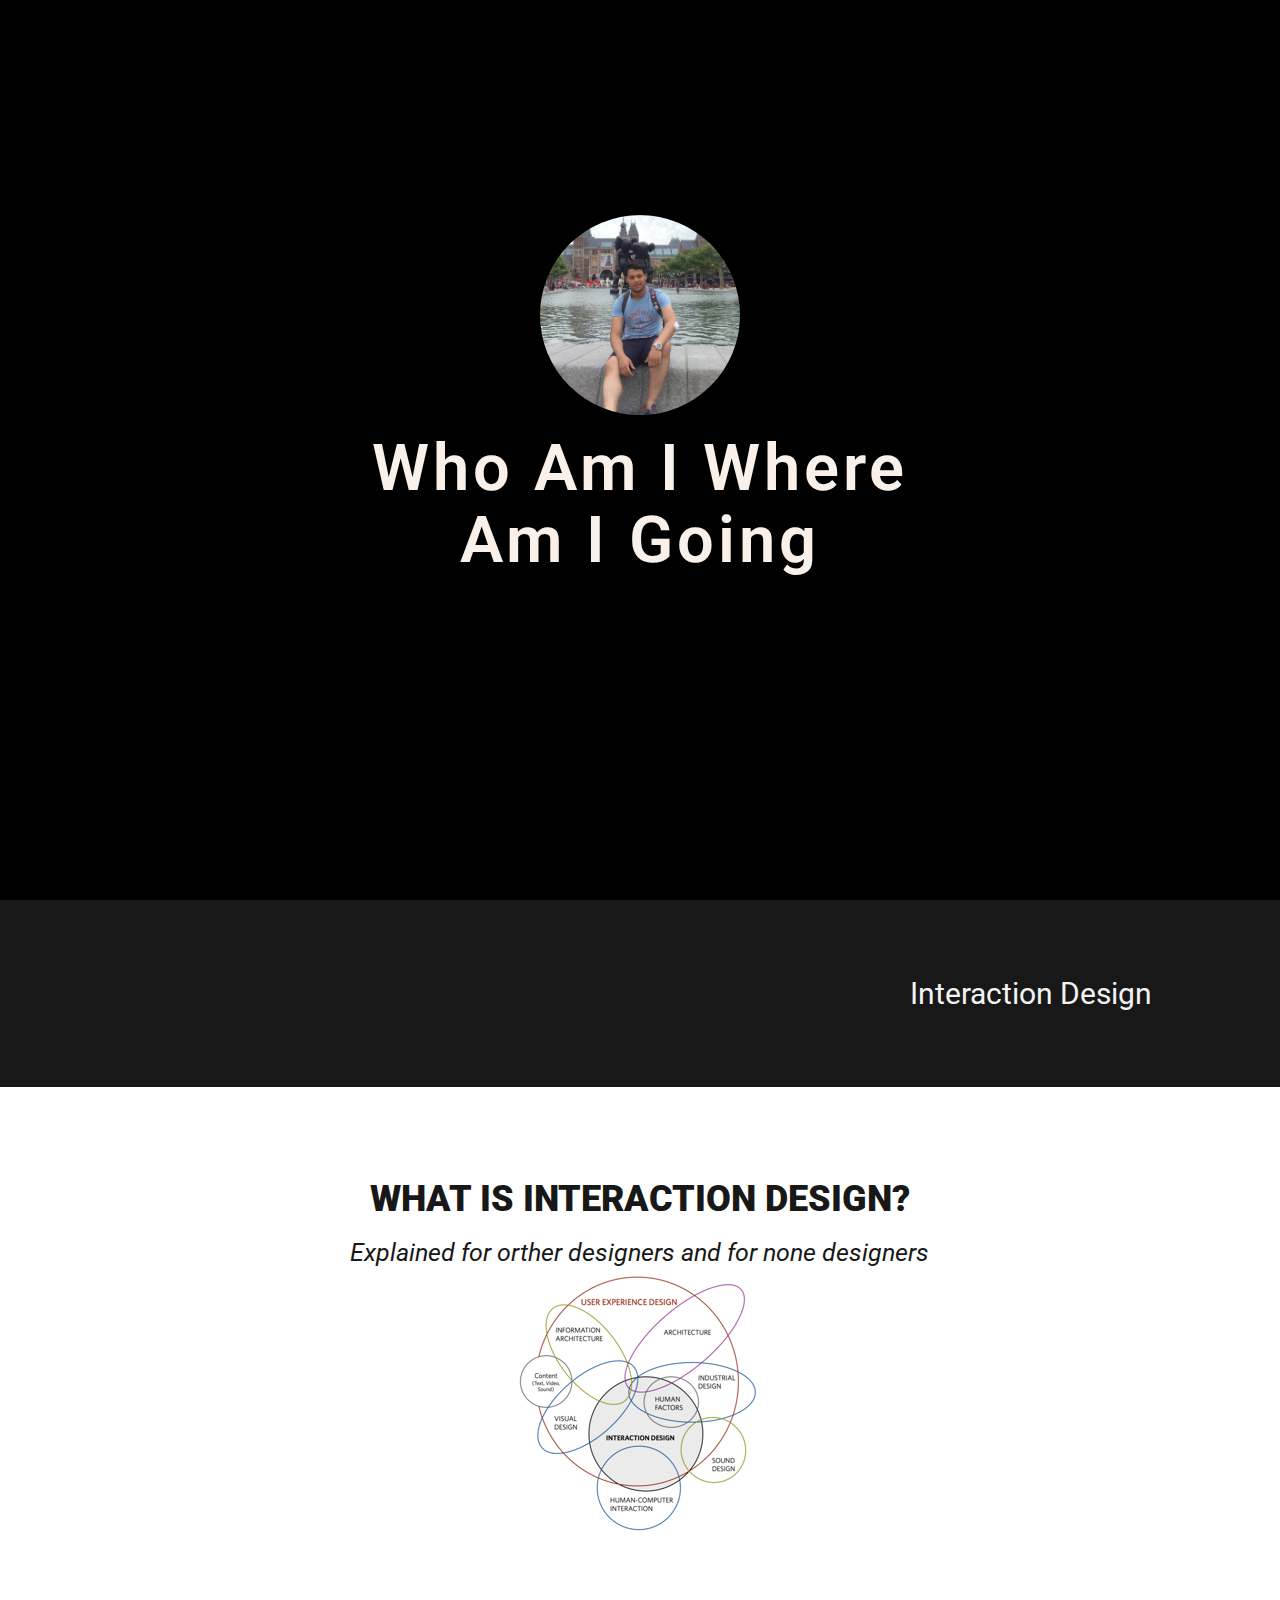
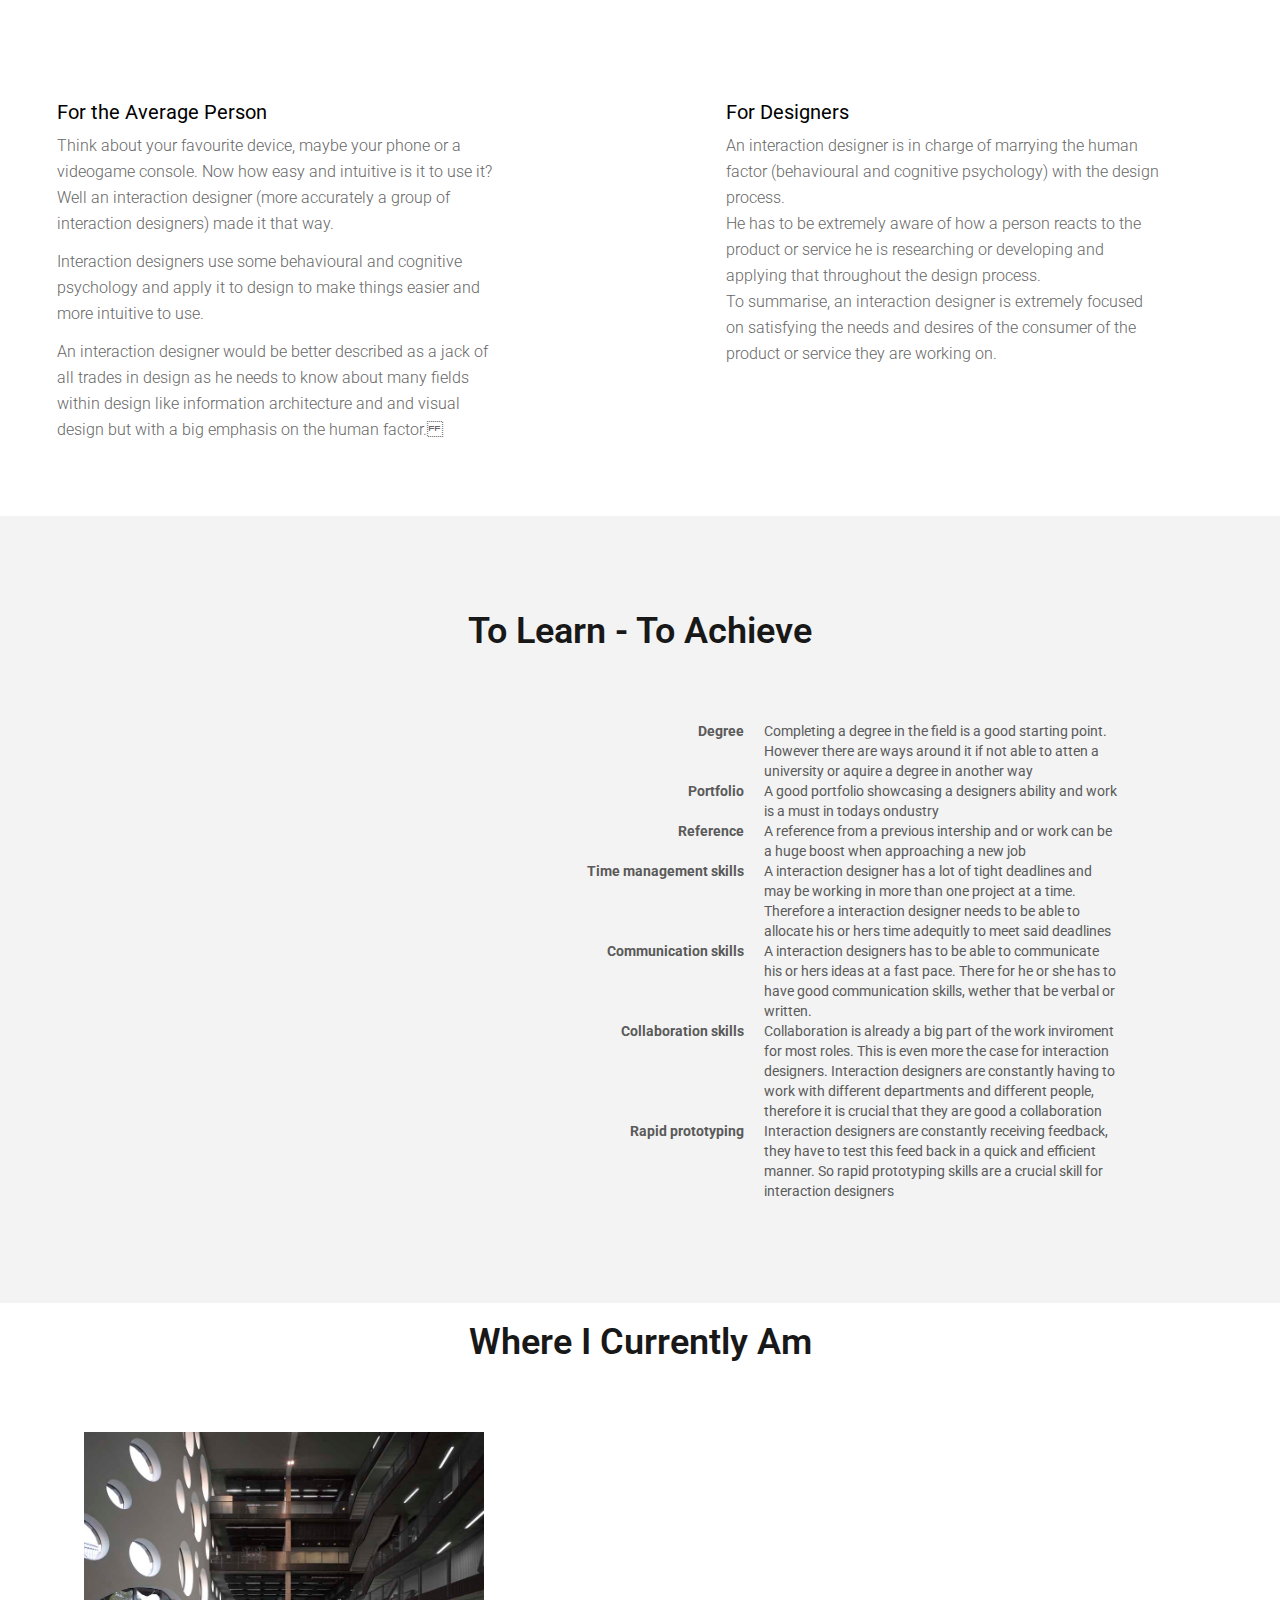
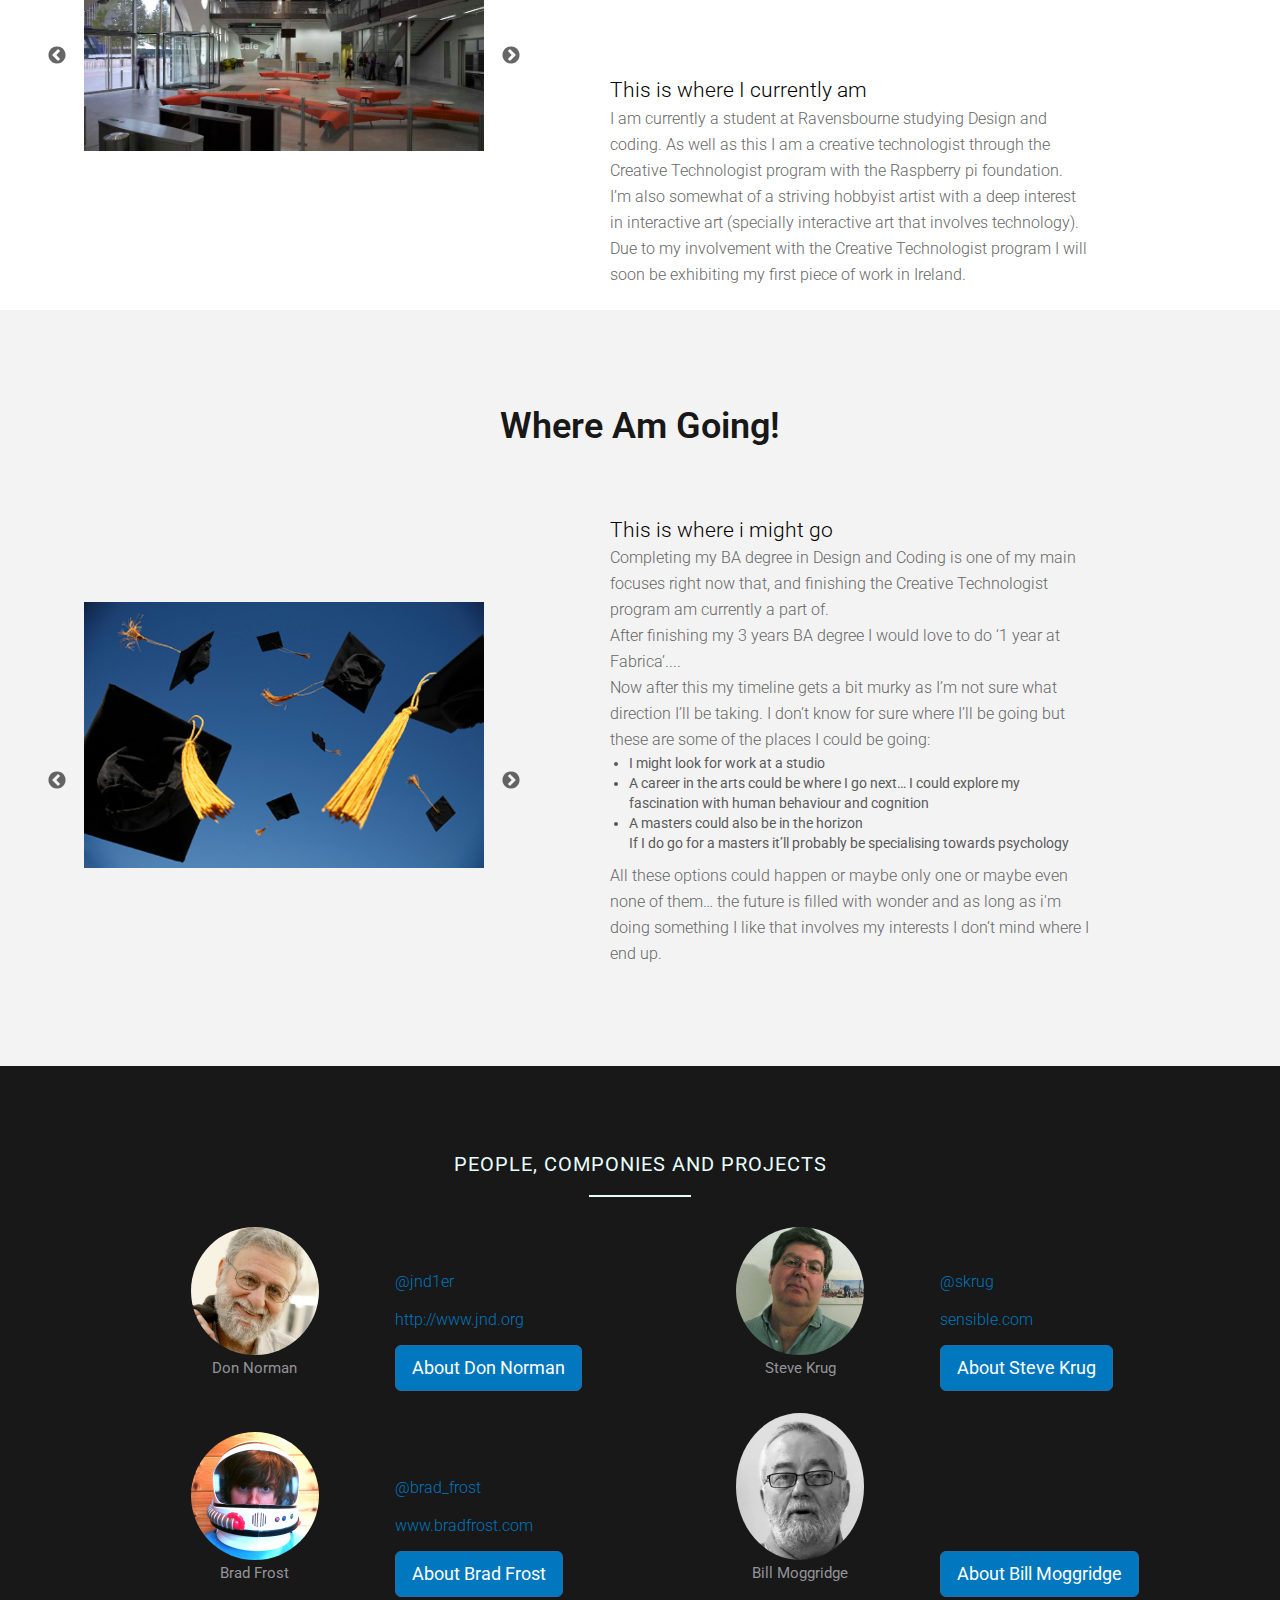
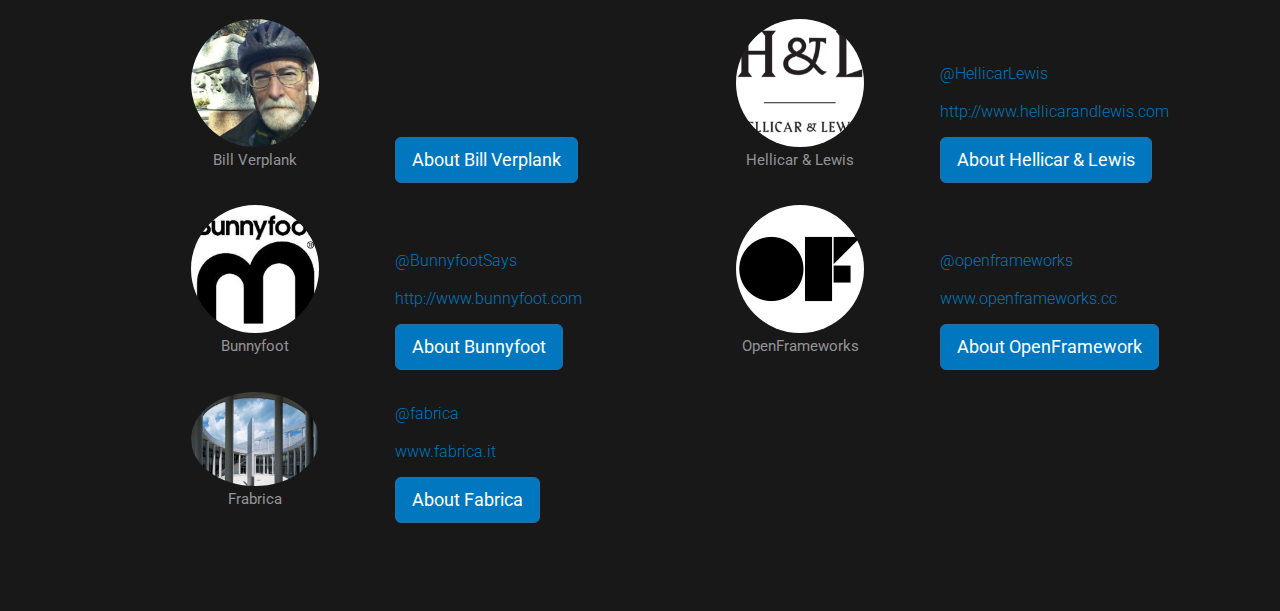
==== index.html @ 25f2e19a "Added project to github" ====
<!DOCTYPE html>
<html lang="en-US">
<head>
        <meta charset="UTF-8">
        <meta name="viewport" content="width=device-width, initial-scale=1">
        <meta name="description" content="Raspberry Pi Creative Technologist Exhibition">
        <meta name="author" content="Yasmin Curren">
        <meta name="keywords" content="raspberry pi, creative technologist, exhibition,">

        <!--Facebook meta tags-->
        <meta property="og:image" content="http://yasminc.co.uk/emoti/img/exhibition.png"/>
        <meta property="og:description" content="9 enthusiastic and delightfully wacky individuals, hand picked and trained by the Raspberry Pi Foundation to merge technology and art to create projects to surprise and delight you!"/>
        <meta property="og:title" content="Raspberry Pi Creative Technologist Exhibition"/>


        <title>WAIWAIG</title>


        <link href='http://fonts.googleapis.com/css?family=Roboto:400,400italic,700,500' rel='stylesheet' type='text/css'>

        <link rel='stylesheet' id='bootstrap-styles-css'  href='stylesheets/bootstrap.min.css' type='text/css' media='all' />

        <link rel='stylesheet' id='bootstrapwp-style-css'  href='stylesheets/slick.css' type='text/css' media='all' />
        <link rel='stylesheet' id='bootstrapwp-style-css'  href='stylesheets/slick-theme.css' type='text/css' media='all' />
        <link rel='stylesheet' id='bootstrapwp-style-css'  href='stylesheets/rpct-style.css' type='text/css' media='all' />


        <script type='text/javascript' src='javascripts/jquery-2.1.4.min.js'></script>
        <script type='text/javascript' src='javascripts/jquery.fitvids.js'></script>
        <script type='text/javascript' src='javascripts/slick.min.js'></script>
        <script type='text/javascript' src='javascripts/main.js'></script>

</head>

<body class="home page page-id-4 page-template page-template-template-homepage page-template-template-homepage-php">


        <div class="modal fade" id="" tabindex="-1" role="dialog" aria-labelledby="myModalLabel">
                <div class="modal-dialog" role="document">
                        <div class="modal-content">
                                <div class="modal-header">
                                        <button type="button" class="close" data-dismiss="modal" aria-label="Close"><span aria-hidden="true">&times;</span></button>
                                        <h4 class="modal-title" id="myModalLabel">About </h4>
                                </div>
                                <div class="modal-body">
                                        ...
                                </div>
                                <div class="modal-header">
                                        <h4 class="modal-title" id="myModalLabel">About the project</h4>
                                </div>
                                <div class="modal-body">
                                        ...
                                </div>
                                <!-- <div class="modal-footer">

                        </div> -->
                </div>
        </div>
</div>

<div class="modal fade" id="DonNorman" tabindex="-1" role="dialog" aria-labelledby="myModalLabel">
        <div class="modal-dialog" role="document">
                <div class="modal-content">
                        <div class="modal-header">
                                <button type="button" class="close" data-dismiss="modal" aria-label="Close"><span aria-hidden="true">&times;</span></button>
                                <h4 class="modal-title" id="myModalLabel">About Don Norman</h4>
                        </div>
                        <div class="modal-body">
                                <p>
                                        Don Norman is the director of 'The Design Lab' at the universityof California, San Diego.<br>
                                        He is regarded as an expert in the fields of design, usability engneering and cognitive science. <br>
                                        Anothe of he's notable achievements is that he is the co-founder of the 'Nielson Norman Group'.
                                </p>
                                <p>
                                        Don Norman is also well know for his iconic book 'The Design of Everyday Things' <br>
                                        This best selling book is about how design should be used to create a comunication between the user and the object.
                                        It also goes into how to optimize said comunication in order to make the experience of using said object or service more enjoyable.
                                </p>
                        </div>
                </div>
        </div>
</div>

<div class="modal fade" id="SteveKrug" tabindex="-1" role="dialog" aria-labelledby="myModalLabel">
        <div class="modal-dialog" role="document">
                <div class="modal-content">
                        <div class="modal-header">
                                <button type="button" class="close" data-dismiss="modal" aria-label="Close"><span aria-hidden="true">&times;</span></button>
                                <h4 class="modal-title" id="myModalLabel">About Steve Krug</h4>
                        </div>
                        <div class="modal-body">
                                <p>
                                        Steve Krug is an expert in information architecture and user experience based in Chessnut Hill Massachusetts. <br>
                                        He is best know for his Book 'Dont Make Me Think'
                                </p>
                                <p>
                                        The book 'Dont Make Me Think' is all about web usability and humman-computer interaction. <br>
                                        The book puts a great emphasis on allowing the user of a software to complete a task by using the least mental effort as possible.
                                        He also talks about how hummans are very good at <a href="https://en.wikipedia.org/wiki/Satisficing#Decision_making">satisficing</a>.
                                </p>
                        </div>
                </div>
        </div>
</div>

<div class="modal fade" id="BradFrost" tabindex="-1" role="dialog" aria-labelledby="myModalLabel">
        <div class="modal-dialog" role="document">
                <div class="modal-content">
                        <div class="modal-header">
                                <button type="button" class="close" data-dismiss="modal" aria-label="Close"><span aria-hidden="true">&times;</span></button>
                                <h4 class="modal-title" id="myModalLabel">About Brad Frost</h4>
                        </div>
                        <div class="modal-body">
                                Brad Frost is a web designer who values usability. <br>
                                He is currently writting a book on a design methodology of hes creation called 'Atomic design'
                        </div>
                </div>
        </div>
</div>

<div class="modal fade" id="BillMoggridge" tabindex="-1" role="dialog" aria-labelledby="myModalLabel">
        <div class="modal-dialog" role="document">
                <div class="modal-content">
                        <div class="modal-header">
                                <button type="button" class="close" data-dismiss="modal" aria-label="Close"><span aria-hidden="true">&times;</span></button>
                                <h4 class="modal-title" id="myModalLabel">About </h4>
                        </div>
                        <div class="modal-body">
                                <p>
                                        Bill Moggridge is the co-founder of IDEO, he was also the director of the 'Cooper-Hewitt', National Design Museum in New York
                                </p>
                                <p>
                                        He helped pioneer the human centered aproach philosophy in design and also championed Interaction Design to the mainstrem when it comes to design diciplines
                                </p>
                                <p>
                                        He's achievements include:
                                        <ul>
                                                <li>Designing the first ever laptop, the <a href="https://en.wikipedia.org/wiki/GRiD_Compass">GRid Compass</a> </li>
                                                <li>Honoured for Lifetime Achievement from the National Design Awards</li>
                                                <li>He was given the Prince Philip Designers Prize</li>
                                        </ul>
                                </p>
                        </div>
                </div>
        </div>
</div>

<div class="modal fade" id="BillVerplank" tabindex="-1" role="dialog" aria-labelledby="myModalLabel">
        <div class="modal-dialog" role="document">
                <div class="modal-content">
                        <div class="modal-header">
                                <button type="button" class="close" data-dismiss="modal" aria-label="Close"><span aria-hidden="true">&times;</span></button>
                                <h4 class="modal-title" id="myModalLabel">About Bill Verplank</h4>
                        </div>
                        <div class="modal-body">
                                <p>Bill Verplank is a researcher and  a designer who focuses on the interaction between humans and computers.</p>
                                <p>He is also credited for coining the term interaction design along with Bill Moggridge</p>
                        </div>
                </div>
        </div>
</div>

<div class="modal fade" id="HellicarNLewis" tabindex="-1" role="dialog" aria-labelledby="myModalLabel">
        <div class="modal-dialog" role="document">
                <div class="modal-content">
                        <div class="modal-header">
                                <button type="button" class="close" data-dismiss="modal" aria-label="Close"><span aria-hidden="true">&times;</span></button>
                                <h4 class="modal-title" id="myModalLabel">About Hellicar&Lewis</h4>
                        </div>
                        <div class="modal-body">
                                <p>Heres a direct quote from their website</p>
                                <blockquote cite="http://www.hellicarandlewis.com/">
                                        <p>
                                                Hellicar&Lewis is a craft, design and technology studio. We design experiences over a variety of mediums that put the user first. We believe if you gift users with systems that augment their existing behaviour they will reward you with their attention.
                                                <br><br>
                                                We are inspired by the <a href="https://en.wikipedia.org/wiki/John_Lasseter">John Lasseter quote</a>: “The art challenges the technology, and the technology inspires the art.”
                                        </p>
                                </blockquote>
                        </div>
                </div>
        </div>
</div>

<div class="modal fade" id="BunnyFoot" tabindex="-1" role="dialog" aria-labelledby="myModalLabel">
                <div class="modal-dialog" role="document">
                        <div class="modal-content">
                                <div class="modal-header">
                                        <button type="button" class="close" data-dismiss="modal" aria-label="Close"><span aria-hidden="true">&times;</span></button>
                                        <h4 class="modal-title" id="myModalLabel">About Bunnyfoot</h4>
                                </div>
                                <div class="modal-body">
                                        <p>
                                                Bunnyfoot is one of the UK's leading UX consultancy firms since 1999.
                                        </p>
                                        <p>
                                                They comprise of psychologists, esearches, interaction designers, usability and customer experience specialist. <br>
                                                They cover a myriad of fields, including Web, mobile, software and mobile
                                        </p>
                                </div>
                </div>
        </div>
</div>

<div class="modal fade" id="OF" tabindex="-1" role="dialog" aria-labelledby="myModalLabel">
                <div class="modal-dialog" role="document">
                        <div class="modal-content">
                                <div class="modal-header">
                                        <button type="button" class="close" data-dismiss="modal" aria-label="Close"><span aria-hidden="true">&times;</span></button>
                                        <h4 class="modal-title" id="myModalLabel">About </h4>
                                </div>
                                <div class="modal-body">
                                        <p>
                                                OpenFrameworks is a project that wraps a variety of programming technologies into one easy to use progamming library.
                                                <br>
                                                The reason behind this technology is to make programming hard concepts more accesible so that artists can take advantage of the computing medium.
                                                To that OpenFrameworks has been quite successful and has a big community behind it.
                                                <br>
                                                OpenFrameworks is completely <a href="https://en.wikipedia.org/wiki/Open_source">open source</a>
                                        </p>
                                </div>
                </div>
        </div>
</div>

<div class="modal fade" id="Fabrica" tabindex="-1" role="dialog" aria-labelledby="myModalLabel">
                <div class="modal-dialog" role="document">
                        <div class="modal-content">
                                <div class="modal-header">
                                        <button type="button" class="close" data-dismiss="modal" aria-label="Close"><span aria-hidden="true">&times;</span></button>
                                        <h4 class="modal-title" id="myModalLabel">About Fabrica</h4>
                                </div>
                                <div class="modal-body">
                                        <p>
                                                Fabrica is a comunication research center located in Treviso, Italy
                                                <br>
                                                Heres what their website says about them:
                                        </p>
                                        <blockquote cite="http://fabrica.it">
                                                <p>
                                                        The range of disciplines is equally diverse, including design, visual communication, photography, interaction, video, music and journalism.
                                                        Fabrica is based in a campus centred on a 17th-century villa, restored and significantly augmented by renowned Japanese architect Tadao Ando.
                                                </p>
                                                <p>
                                                        If they pass the rigorous screening process, the young residents start a period of education and research on real projects based on the conviction that communication,
                                                        in all its applications, must be a vehicle of conscious social change.
                                                </p>
                                                <p>
                                                        Fabrica aims to inspire a specific creative category of young “social catalysts” who, at the end of their experience at the centre, will continue their work independently.
                                                </p>
                                        </blockquote>
                                </div>
                </div>
        </div>
</div>

<div class="home-wrap">

        <!-- ********** Banner ********** -->

        <div class="demo-1">
                <div class="content">
                        <div id="large-header" class="large-header">
                                <!-- <canvas id="demo-canvas"></canvas> -->

                                <img class="main-title img-circle wp-post-image" src="img/me.jpg"></img>
                                <h1 class="main-tagline">
                                        Who Am I Where Am I Going<br><br>
                                </h1>
                                <!-- <a href="#" class="btn btn-conf btn-theme">Watch the Video</a>                				</p> -->
                        </div>
                </div><!--content-->

                <div id="blk">
                        <h2>
                                Interaction Design
                        </h2>
                </div><!-- /demo-1 -->
        </div><!--/blk section -->
        <!-- ********** features SECTION - Part 2 ********** -->


        <div class="container">
                <div class="row">
                        <div class="section-bg-color">

                                <h1>What is Interaction Design?</h1>


                                <h2 class="quote">Explained for orther designers and for none designers</h2>

                                <div class="emoti-logo">
                                        <img src="img/interactionDesign.png">
                                </div>
                                <div class="links clear">
                                        <div class="left">
                                                <h4>For the Average Person</h4>
                                                <p>Think about your favourite device, maybe your phone or a videogame console. Now how easy and intuitive is it to use it?
                                                        Well an interaction designer (more accurately a group of interaction designers) made it that way.</p>
                                                        <p>Interaction designers use some behavioural and cognitive psychology and apply it to design to make things easier and more intuitive to use.</p>
                                                        <p>An interaction designer would be better described as a jack of all trades
                                                                in design as he needs to know about many fields within design like information architecture and and visual design but with a big emphasis on the human factor.</p>
                                                        </div>
                                                        <div class="right">
                                                                <h4>For Designers</h4>
                                                                <p>An interaction designer is in charge of marrying the human factor (behavioural and cognitive psychology) with the design process.</p>
                                                                <p>He has to be extremely aware of how a person reacts to the product or service he is researching or developing and applying that throughout the design process.</p>
                                                                <p>To summarise, an interaction designer is extremely focused on satisfying the needs and desires of the consumer of the product or service they are working on.</p>
                                                        </div>
                                                </div>

                                        </div><!--col-md-6 col-sm-8 -->
                                </div><!-- /row -->
                        </div><!--/container -->

                        <div id="grey" >
                                <div class="container  noButt">
                                        <h1>To Learn - To Achieve</h1>
                                        <div class="left">
                                                <div class="carousel">
                                                        <div><img src="img/transparent.png"></div>
                                                        <div><img src="img/transparent.png"></div>
                                                        <div><img src="img/transparent.png"></div>
                                                        <div><img src="img/transparent.png"></div>
                                                        <div><img src="img/transparent.png"></div>
                                                </div>
                                        </div>
                                        <div class="right">
                                                <!-- <p class='lead important'>Things I need to learn and/or achive to become a profesionnal designer:</p> -->
                                                <dl class="dl-horizontal">
                                                        <dt>Degree</dt>
                                                        <dd>Completing a degree in the field is a good starting point. However there are ways around it if not able to atten a university or aquire a degree in another way</dd>

                                                        <dt>Portfolio</dt>
                                                        <dd>A good portfolio showcasing a designers ability and work is a must in todays ondustry</dd>

                                                        <dt>Reference</dt>
                                                        <dd>A reference from a previous intership and or work can be a huge boost when approaching a new job</dd>

                                                        <dt>Time management skills</dt>
                                                        <dd>A interaction designer has a lot of tight deadlines and may be working in more than one project at a time.
                                                                Therefore a interaction designer needs to be able to allocate his or hers time adequitly to meet said deadlines</dd>

                                                                <dt>Communication skills</dt>
                                                                <dd>A interaction designers has to be able to communicate his or hers ideas at a fast pace. There for he or she has to have good communication skills, wether that be verbal or written.</dd>

                                                                <dt>Collaboration skills</dt>
                                                                <dd>
                                                                        Collaboration is already a big part of the work inviroment for most roles. This is even more the case for interaction designers.
                                                                        Interaction designers are constantly having to work with different departments and different people, therefore it is crucial that they are good a collaboration
                                                                </dd>

                                                                <dt>Rapid prototyping</dt>
                                                                <dd>Interaction designers are constantly receiving feedback, they have to test this feed back in a quick and efficient manner. So rapid prototyping skills are a crucial skill for interaction designers</dd>
                                                        </dl>

                                                        <!--  <h2>It's all open source on <a href="https://github.com/itomblack/emotion-twitter" alt="GitHub" target="_blank">GitHub</a>!</h2> -->
                                                </div>
                                        </div><!--/container -->
                                </div><!--grey-->

                                <div id="">
                                        <div class="container">
                                                <h1>Where I Currently Am</h1>
                                                <div class="left">
                                                        <div class="carousel">
                                                                <div><img src="img/Rave.jpg"></div>
                                                                <div><img src="img/Rave1.jpeg"></div>
                                                                <div><img src="img/Rave2.jpg"></div>
                                                                <div><img src="img/CT.png"></div>
                                                                <div><img src="img/rpct1.jpg"></div>
                                                                <div><img src="img/rpct2.jpg"></div>
                                                        </div>
                                                </div>
                                                <div class="right ">
                                                        <p class='lead important'>This is where I currently am</p>
                                                        <p>
                                                                I am currently a student at Ravensbourne studying Design and coding. As well as this I am a creative technologist through the Creative Technologist program with the Raspberry pi foundation.
                                                        </p>
                                                        <p>
                                                                I’m also somewhat of a striving hobbyist artist with a deep interest in interactive art (specially interactive art that involves technology). Due to my involvement with the Creative Technologist program I will soon be exhibiting my first piece of work in Ireland.
                                                        </p>
                                                        <!--  <h2>It's all open source on <a href="https://github.com/itomblack/emotion-twitter" alt="GitHub" target="_blank">GitHub</a>!</h2> -->
                                                </div>
                                        </div><!--/container -->
                                </div><!--grey-->

                                <div id="grey">
                                        <div class="container">
                                                <h1>Where Am Going!</h1>
                                                <div class="left">
                                                        <div class="carousel">
                                                                <div><img src="img/graduating.jpg"></div>
                                                                <div><img src="img/Fabrica.jpg"></div>
                                                                <div><img src="img/DesignStudio.jpg"></div>
                                                                <div><img src="img/artist.jpg"></div>
                                                                <div><img src="img/masters.jpg"></div>
                                                                <div><img src="img/uncertainty.png"></div>
                                                        </div>
                                                </div>
                                                <div class="right">
                                                        <p class='lead important'>This is where i might go</p>
                                                        <p>
                                                                Completing my BA degree in Design and Coding is one of my main focuses right now that, and finishing the Creative Technologist program am currently a part of.
                                                        </p>
                                                        <p>
                                                                After finishing my 3 years BA degree I would love to do ‘1 year at Fabrica’....<br/>
                                                                Now after this my timeline gets a bit murky as I’m not sure what direction I’ll be taking.
                                                                I don’t know for sure where I’ll be going but these are some of the places I could be going:
                                                        </p>
                                                        <ul>
                                                                <li>I might look for work at a studio</li>
                                                                <li>A career in the arts could be where I go next… I could explore my fascination with human behaviour and cognition</li>
                                                                <li>A masters could also be in the horizon <br>If I do go for a masters it’ll probably be specialising towards psychology</li>
                                                        </ul>
                                                        <p>
                                                                All these options could happen or maybe only one or maybe even none of them… the future is filled with wonder and as long as i'm doing something I like that involves my interests I don’t mind where I end up.
                                                        </p>
                                                        <!--  <h2>It's all open source on <a href="https://github.com/itomblack/emotion-twitter" alt="GitHub" target="_blank">GitHub</a>!</h2> -->
                                                </div>
                                        </div><!--/container -->
                                </div><!--grey-->

                                <!-- ********** creators SECTION - Part 2 ********** -->
                                <div id="blk">
                                        <div class="container">
                                                <div class="row">
                                                        <div class="col-md-6 col-md-offset-3 w">
                                                                <h5 class="centered">People, Componies and Projects</h5>
                                                                <hr class="aligncenter">

                                                        </div>
                                                </div><!--/row -->

                                                <div class="row">

                                                        <div class="col-md-1 col-md-offset-1 centered">

                                                                <p>
                                                                        <img width="128" height="128" src="img/DonNorman1.jpg" class="img-circle wp-post-image" alt="ui-02" />
                                                                        <nm>Don Norman</nm></p>
                                                                </div>


                                                                <div class="col-md-4">
                                                                        <p><a class="footer-link" href="https://twitter.com/jnd1er" alt="twitter" target="_blank">@jnd1er</a></p>
                                                                        <p><a class="footer-link" href="http://www.jnd.org/" alt="Norman's Website" target="_blank">http://www.jnd.org</a></p>
                                                                        <p><button type="button" class="btn btn-primary btn-lg"  data-toggle="modal" data-target="#DonNorman">About Don Norman</button></p>
                                                                </div><!--/col-md-4-->

                                                                <div class="col-md-1  centered">

                                                                        <p>
                                                                                <img width="128" height="128" src="img/SteveKrug.jpg" class="img-circle wp-post-image" alt="ui-01" />
                                                                                <nm>Steve Krug</nm></p>
                                                                        </div>


                                                                        <div class="col-md-4">
                                                                                <p><a class="footer-link" href="https://twitter.com/skrug" alt="twitter" target="_blank">@skrug</a></p>
                                                                                <p><a class="footer-link" href="http://www.sensible.com/" alt="Steve's Website" target="_blank">sensible.com</a></p>
                                                                                <!-- <p><a class="footer-link" href="http://www.iblack.co.uk/" alt="Ian's portfolio website" target="_blank">www.iblack.co.uk</a></p> -->
                                                                                <p><button type="button" class="btn btn-primary btn-lg"  data-toggle="modal" data-target="#SteveKrug">About Steve Krug</button></p>
                                                                        </div><!--/col-md-4-->

                                                                </div><!--/row -->

                                                                <div class="row">

                                                                        <div class="col-md-1 col-md-offset-1 centered">

                                                                                <p>
                                                                                        <img width="128" height="128" src="img/BradFrost.png" class="img-circle wp-post-image" alt="ui-02" />
                                                                                        <nm>Brad Frost</nm></p>
                                                                                </div>


                                                                                <div class="col-md-4">
                                                                                        <p><a class="footer-link" href="https://twitter.com/brad_frost" alt="twitter" target="_blank">@brad_frost</a></p>
                                                                                        <p><a class="footer-link" href="http://bradfrost.com" alt="Yasmin Curren portfolio website" target="_blank">www.bradfrost.com</a></p>
                                                                                        <p><button type="button" class="btn btn-primary btn-lg"  data-toggle="modal" data-target="#BradFrost">About Brad Frost</button></p>

                                                                                </div><!--/col-md-4-->

                                                                                <div class="col-md-1 centered">

                                                                                        <p>
                                                                                                <img width="128" height="128" src="img/BillMoggridge.jpg" class="img-circle wp-post-image" alt="ui-01" />
                                                                                                <nm>Bill Moggridge</nm></p>
                                                                                        </div>


                                                                                        <div class="col-md-4">
                                                                                                <!-- <p><a class="footer-link" href="https://twitter.com/BawarJ" alt="twitter" target="_blank">@BawarJ</a></p>
                                                                                                <p><a class="footer-link" href="http://www.bawarj.tk/" alt="Bawar's Portfolio website" target="_blank">www.bawarj.tk</a></p> -->
                                                                                                <p><button type="button" class="btn btn-primary btn-lg"  data-toggle="modal" data-target="#BillMoggridge">About Bill Moggridge</button></p>
                                                                                        </div><!--/col-md-4-->

                                                                                </div><!--/row -->

                                                                                <div class="row">

                                                                                        <div class="col-md-1 col-md-offset-1 centered">

                                                                                                <p>
                                                                                                        <img width="128" height="128" src="img/BillVerplank.jpg" class="img-circle wp-post-image" alt="ui-02" />
                                                                                                        <nm>Bill Verplank</nm></p>
                                                                                                </div>


                                                                                                <div class="col-md-4">
                                                                                                        <!-- <p><a class="footer-link" href="https://twitter.com/miltonio94" alt="twitter" target="_blank">@miltonio94</a></p>
                                                                                                        <p><a class="footer-link" href="http://digitizingthoughts.com/" alt="digitalizing thoughts website" target="_blank">www.digitizingthoughts.com</a></p> -->
                                                                                                        <p><button type="button" class="btn btn-primary btn-lg"  data-toggle="modal" data-target="#BillVerplank">About Bill Verplank</button></p>
                                                                                                </div><!--/col-md-4-->

                                                                                                <div class="col-md-1 centered">

                                                                                                        <p>
                                                                                                                <img width="128" height="128" src="img/HNL.png" class="img-circle wp-post-image" alt="ui-01" />
                                                                                                                <nm>Hellicar & Lewis</nm></p>
                                                                                                        </div>


                                                                                                        <div class="col-md-4">
                                                                                                                <p><a class="footer-link" href="https://twitter.com/HellicarLewis" alt="twitter" target="_blank">@HellicarLewis</a></p>
                                                                                                                <p><a class="footer-link" href="http://www.hellicarandlewis.com/" alt="Yasmin Curren portfolio website" target="_blank">http://www.hellicarandlewis.com</a></p>
                                                                                                                <p><button type="button" class="btn btn-primary btn-lg"  data-toggle="modal" data-target="#HellicarNLewis">About Hellicar & Lewis</button></p>
                                                                                                                <!-- <p><a class="footer-link" href="http://openworkshopnetwork.com/" alt="open workshop network" target="_blank">www.openworkshopnetwork.com</a></p> -->

                                                                                                        </div><!--/col-md-4-->

                                                                                                </div><!--/row -->

                                                                                                <div class="row"><!--row -->

                                                                                                        <div class="col-md-1 col-md-offset-1 centered">

                                                                                                                <p>
                                                                                                                        <img width="128" height="128" src="img/BunnyFoot.jpeg" class="img-circle wp-post-image" alt="ui-01" />
                                                                                                                        <nm>Bunnyfoot</nm></p>
                                                                                                                </div>


                                                                                                                <div class="col-md-4">
                                                                                                                        <p><a class="footer-link" href="https://twitter.com/BunnyfootSays" alt="twitter" target="_blank">@BunnyfootSays</a></p>
                                                                                                                        <p><a class="footer-link" href="http://www.bunnyfoot.com/" alt="YouTube Channel" target="_blank">http://www.bunnyfoot.com</a></p>
                                                                                                                        <p><button type="button" class="btn btn-primary btn-lg"  data-toggle="modal" data-target="#BunnyFoot">About Bunnyfoot</button></p>
                                                                                                                </div><!--/col-md-4-->

                                                                                                                <div class="col-md-1 centered">

                                                                                                                        <p>
                                                                                                                                <img width="128" height="128" src="img/OF.png" class="img-circle wp-post-image" alt="ui-01" />
                                                                                                                                <nm>OpenFrameworks</nm></p>
                                                                                                                        </div>


                                                                                                                        <div class="col-md-4">
                                                                                                                                <p><a class="footer-link" href="https://twitter.com/openFrameworks" alt="twitter" target="_blank">@openframeworks</a></p>
                                                                                                                                <p><a class="footer-link" href="http://openframeworks.cc/" alt="Blog" target="_blank">www.openframeworks.cc</a></p>
                                                                                                                                <p><button type="button" class="btn btn-primary btn-lg"  data-toggle="modal" data-target="#OF">About OpenFramework</button></p>
                                                                                                                        </div><!--/col-md-4-->
                                                                                                                </div><!--/row -->
                                                                                                                <div class="row">

                                                                                                                        <div class="col-md-1 col-md-offset-1 centered">

                                                                                                                                <p>
                                                                                                                                        <img width="128" height="128" src="img/Fabrica.jpg" class="img-circle wp-post-image" alt="ui-01" />
                                                                                                                                        <nm>Frabrica</nm></p>
                                                                                                                                </div>


                                                                                                                                <div class="col-md-4">
                                                                                                                                        <p><a class="footer-link" href="https://twitter.com/fabrica" alt="twitter" target="_blank">@fabrica</a></p>
                                                                                                                                        <p><a class="footer-link" href="http://fabrica.it" alt="Blog" target="_blank">www.fabrica.it</a></p>
                                                                                                                                        <p><button type="button" class="btn btn-primary btn-lg"  data-toggle="modal" data-target="#Fabrica">About Fabrica</button></p>
                                                                                                                                </div><!--/col-md-4-->

                                                                                                                        </div><!--/row -->

                                                                                                                </div><!--/container -->
                                                                                                        </div><!--/blk -->



                                                                                                        <script type='text/javascript' src='javascripts/bootstrap.min.js'></script>

                                                                                                        <script type='text/javascript' src='javascripts/TweenLite.min.js'></script>
                                                                                                        <script type='text/javascript' src='javascripts/EasePack.min.js'></script>
                                                                                                        <script type='text/javascript' src='javascripts/demo-1.js'></script>

                                                                                                        <script type='text/javascript' src='javascripts/main.js'></script>


                                                                                                </body>
                                                                                                </html>
---- stylesheets/rpct-style.css ----
* {
        margin: 0;
        padding: 0px;
        font-family: 'Roboto', sans-serif;
}
body {
        background: #fff;
        margin: 0;
        color: #5a5a5a;
}
h2 {
        font-family: 'Roboto', sans-serif;
        font-weight: 400;
        font-size:25px;
        text-align: center;
}

h3, h4, h5, h6 {
        font-family: 'Roboto', sans-serif;
        font-weight: 400;
        font-size:20px;
}

h1{
        font-family: 'Roboto', sans-serif;
        font-weight: 600;
        text-align: center;
        color:#181818;
}


p {
        padding: 0;
        margin-bottom: 12px;
        font-family: 'Roboto', sans-serif;
        font-weight: 300;
        font-size: 16px;
        line-height: 26px;
        color: #666;
        margin-top: 10px;
}

html,
body {
        height: 100%;
}

.alignleft { float: left; }
.alignright { float: right; }
.aligncenter {
        margin-left: auto;
        margin-right: auto;
        display: block;
        clear: both;
}
.centered {text-align: center}
.mt {margin-top: 50px;}
.mb {margin-bottom: 50px;}
.mtb {margin-top: 50px; margin-bottom: 50px;}
.mtb2 { margin-top: 100px; margin-bottom: 100px;}
.ptb {padding-top: 80px; padding-bottom: 80px;}
.mr {margin-right: 15px;}

.clear {
        clear: both;
        display: block;
        font-size: 0;

        line-height: 0;
        width:100%;
}
::-moz-selection  {
        color: #fff;
        text-shadow:none;
        background:#2B2E31;
}
::selection {
        color: #fff;
        text-shadow:none;
        background:#2B2E31;
}
*,
*:after,
*:before {
        -webkit-box-sizing: border-box;
        -moz-box-sizing: border-box;
        box-sizing: border-box;
        padding: 0;
        margin: 0;
}
a {
        padding: 0;
        margin: 0;
        text-decoration: none;
        -webkit-transition: background-color .4s linear, color .4s linear;
        -moz-transition: background-color .4s linear, color .4s linear;
        -o-transition: background-color .4s linear, color .4s linear;
        -ms-transition: background-color .4s linear, color .4s linear;
        transition: background-color .4s linear, color .4s linear;
        color: ##0077BE;;
}
a:hover,
a:focus,
a.footer-link:hover,
a.footer-link:focus{
        text-decoration: none;
        color:inherit;
}

a.footer-link {
        padding: 0;
        margin: 0;
        text-decoration: none;
        -webkit-transition: background-color .4s linear, color .4s linear;
        -moz-transition: background-color .4s linear, color .4s linear;
        -o-transition: background-color .4s linear, color .4s linear;
        -ms-transition: background-color .4s linear, color .4s linear;
        transition: background-color .4s linear, color .4s linear;
        color: #0077BE;;
}


.nopadding {
        padding: 0px !important;
        margin: 0px;
}


/* FORM CONFIGURATION */

input {
        font-size: 16px;
        min-height: 40px;
        border-radius: 2px;
        line-height: 20px;
        padding: 8px 30px 9px;
        border: 1px solid #b9b9af;
        margin-bottom: 10px;
        background-color: #fff;
        -webkit-transition: background-color 0.2s;
        transition: background-color 0.2s;
}



/* Buttons Configuration */
.btn-conf {
        border-radius: 50px;
        margin-right: 15px;
        font-size: 15px;
        letter-spacing: 1px;
        text-transform: uppercase;
        padding: 11px 28px 10px 28px;
        display:none;
}

.btn-theme {
        background: #E6185A;
        /*background: #f8efac;*/
        color: #6f6f69;
}

/* Bootstrap Modification */

hr {
        border: 1px solid #5a5a5a;
        width: 70px;
}

/* HEADER CONFIGURATION - CREATED BY CODROPS */
.large-header {
        position: relative;
        width: 100%;
        background: #333;
        overflow: hidden;
        background-size: cover;
        background-position: center center;
        z-index: 1;
}

.demo-1 .large-header {
        background-image: url('../img/journey.jpg');
        background-color:#000;
}

.main-title {
        position: absolute;
        margin: 0;
        padding: 0;
        color: #f9f1e9;
        text-align: center;
        top: 35%;
        left: 50%;
        display:block;
        max-width:200px;
        -webkit-transform: translate3d(-50%,-50%,0);
        transform: translate3d(-50%,-50%,0);
}

.main-tagline {
        position: absolute;
        margin: 0;
        padding: 0;
        color: #f9f1e9;
        text-align: center;
        top: 60%;
        left: 50%;
        -webkit-transform: translate3d(-50%,-50%,0);
        transform: translate3d(-50%,-50%,0);
        font-size: 18px;
}

.demo-1 .main-title {
        text-transform: uppercase;
        font-size: 42px;
        letter-spacing: 4px;
}
.main-title .thin {
        font-weight: 100;
}


@media only screen and (max-width : 768px) {
        .demo-1 .main-title {
                font-size: 35px;
        }
}

/* BLACK SECTION */
#blk {
        background: #181818;
        padding-bottom: 6%;
        padding-top: 6%;
}

#blk h5 {
        color: #E7FEFF;
        letter-spacing: 1px;
        text-transform: uppercase;
}

#blk hr {
        border: 1px solid #E7FEFF;
        width: 100px;
}
#blk h1, #blk h2{
        width:80%;
        text-align:right;
        margin:0 auto;
        display:block;
        margin-top:10%;
        font-size: 30px;
        color:#f3f3f3;
}
.video{
        width:90%;
        display: block;
        margin:0 auto;
}

/* Grey Section */
#grey {
        background: #f3f3f3;
        padding-bottom: 6%;
        padding-top: 6%;
}

.icon {
        font-size: 40px;
}

#grey h5 {
        letter-spacing: 1px;
        text-transform: uppercase;
}
#grey h1{
        text-align: center;
}

.right p{
        width:90%;
        margin:0 auto;
}
.main{
        margin:0 auto;
        width:100%;
}
.twitter-tweet{
        display:block;
        margin-bottom:10px;
        text-align: center;
        margin: 0 auto;
}
#twitter-widget-0{
        margin:0 auto !important;
}

/* News Section */
.news {
        background-position: center;
        background-image: url('images/news-bg.jpg');
        background-size: cover;
}

.news .container {
        width: 100%
}

.news .avatar {
        margin-right: 15px;
        border-radius: 50%;
}

.section-bg-color {
        background-color: #fff;
        height: 100%;
        padding-top: 6%;
        padding-bottom: 6%;
}

.section-bg-color h3, .section-bg-color h1, .section-bg-color p {
        margin-left: 25px;
        margin-right: 25px
}

.section-bg-color h3 {
        font-weight: 300;
}

.section-bg-color h1 {
        font-weight: 900;
        text-transform: uppercase;
}

.section-bg-color hr{
        border-bottom: 1px solid #e5e6ec;
        border-top: transparent;
        width: 100%;
}

.section-bg-color hr.blog {
        border: 2px solid #5a5a5a;
        width: 70px;
        margin-left: 25px;
}

nm {
        font-size: 15px;
        color: #939399;
        font-weight: 400;
        display:block;
}

ul li span{
        font-weight:bold;
        color:#181818;
}
span{
        color:#181818;
}
.col-md-4 p{
        text-align: center;
}


/* FEATURED SECTION */
#featured {
        padding-bottom: 0;
        background: url("images/featured.jpg");
        -webkit-background-size: cover;
        background-size: cover;
        color: #b9b9b9;
        text-align: center;
}

#featured .overlay {
        padding-bottom: 0;
        background: none repeat scroll 0 0 rgba(40, 40, 40, 0.9);
        padding-top: 100px;
        width: 100%;
        height: 100%;
}

#featured h5 {
        color: #E6185A;
        letter-spacing: 1px;
        text-transform: uppercase;
}

#featured p {
        color: #b9b9b9;
}

#featured hr {
        border: 1px solid #E6185A;
        width: 100px;
}
.raspberry{
        color:#E6185A;
}
.quote{
        font-style:italic;
        width:90%;
        margin:0 auto;
        color:#181818;
        padding-top: 10px;
}

.logo{
        max-width:200px;
        width:40%;
        margin-bottom:10%;
}
.emoti-logo{

}

div.emoti-logo img{
        display: block;
        margin-left:auto;
        margin-right: auto;
}

.emoti-logo ul{
        list-style:none;
        margin:5% auto 0;
        display: block;
        width:100%;
        text-align:center;
}
.emoti-logo ul .small{
        width:25%;
        padding: 0;
}
.emoti-logo ul li{
        display:inline-block;
        width:45%;
}


/*--------------------------------------------------------------
Word Break
--------------------------------------------------------------*/

#primary, #secondary {
        -ms-word-break: break-all;

        /* Be VERY careful with this, breaks normal words wh_erever */
        word-break: break-all;

        /* Non standard for webkit */
        word-break: break-word;

        -webkit-hyphens: auto;
        -moz-hyphens: auto;
        hyphens: auto;
}


/*--------------------------------------------------------------
12.0 Media
--------------------------------------------------------------*/
.page-content img.wp-smiley,
.entry-content img.wp-smiley,
.comment-content img.wp-smiley {
        border: none;
        margin-bottom: 0;
        margin-top: 0;
        padding: 0;
}
/* Make sure embeds and iframes fit their containers */
embed,
iframe,
object,
img {
        max-width: 100%;
}

img {
        height: auto;
}
iframe #twitter-widget-i1440763032737269006{
        margin:0 auto;
}
/*--------------------------------------------------------------
12.1 Captions
--------------------------------------------------------------*/
.wp-caption {
        margin-bottom: 1.5em;
        max-width: 100%;
}
.wp-caption img[class*="wp-image-"] {
        display: block;
        margin: 0 auto;
}
.wp-caption-text {
        text-align: center;
}
.wp-caption .wp-caption-text {
        margin: 0.8075em 0;
}

/*--------------------------------------------------------------
12.2 Galleries
--------------------------------------------------------------*/
.carousel img{
        width:100%;
        max-width:400px;
        display:block;
        margin:0 auto;
}

/*table*/

.links .left{
        margin-bottom:5%;
}
.section-bg-color{
        padding-bottom:0;
}

.flatTable{
        width:100%;
        border-collapse:collapse;
        font-weight:bold;
        color:#333;
}

tr{
        height:50px;
        background:#181818;
        border-bottom:rgba(0,0,0,.05) 1px solid;
}

td{
        box-sizing:border-box;
        text-align: center;
        color:#E6185A ;
        font-size:16px;
        padding:20px 0 0;
        width:50%;

}

.titleTr{
        height:70px;
        color:#333333;
        background:#EFAC3C;
        border:0px solid;
}
.titleTr .titleTd h2{
        color:#fff;
}

.headingTr{
        height:30px;
        background:#fff;
        color:rgb(85, 85, 85);
        font-size:11pt;
        border:0px solid;
}

.flatTable tr td .desc{
        font-size:13px;
        margin:0;
        color: rgb(165, 165, 165);
        padding:10px 5px;
}
.flatTable td a {
        padding: 0;
        margin: 0;
        text-decoration: none;
        -webkit-transition: background-color .4s linear, color .4s linear;
        -moz-transition: background-color .4s linear, color .4s linear;
        -o-transition: background-color .4s linear, color .4s linear;
        -ms-transition: background-color .4s linear, color .4s linear;
        transition: background-color .4s linear, color .4s linear;
        color: #fff;
}
.flatTable td a:hover,
.flatTable td a:focus,
.flatTable td a.footer-link:hover,
.flatTable td a.footer-link:focus{
        text-decoration: none;
        color:#E6185A;
}
/*--------------------------------------------------------------
Media Queries
--------------------------------------------------------------*/

/* Custom, iPhone Retina */
@media only screen and (min-width : 320px) {

}

/* Extra Small Devices, Phones */
@media only screen and (min-width : 480px) {

}

/* Small Devices, Tablets */
@media only screen and (min-width : 768px) {

}

/* Medium Devices, Desktops */
@media only screen and (min-width : 810px) {
        .btn-conf{
                display:inline-block;
        }
        .demo-1{
                position: relative;
        }
        .section-bg-color{
                padding-bottom:6%;
        }
        .video{
                position:absolute;
                top:10%;
                width:70%;
                left:15%;
                z-index:1;
                display:none;
        }
        #blk h2{
                margin-top:0;
                font-weight:400;
        }
        .left, .right{
                display:inline-block;
                padding-top: 5%;
                margin-left: auto;
                margin-right: auto;
        }
        .left{
                width:45%;
                padding-right:5%;
                margin-left: auto;
                margin-right: auto;
        }
        .right{
                width:45%;
        }
        .links .left{
                float:left;
                margin-top:8%;
        }
        .link .right{
                float:right;
        }
        .links .right{
                width:45%;
        }
        .container{
                width:95%;
                margin:0 auto;
        }
        .emoti-logo ul li{
                display:inline-block;
                width:35%;
                padding: 0 5%;
        }
        .emoti-logo ul .small{
                width:20%;
        }

        .main-tagline {
                position: absolute;
                margin: 0;
                padding: 0;
                color: #f9f1e9;
                text-align: center;
                top: 60%;
                left: 50%;
                -webkit-transform: translate3d(-50%,-50%,0);
                transform: translate3d(-50%,-50%,0);
                font-size: 65px;
                letter-spacing: 4px;
        }

        .demo-1 .main-title {
                text-transform: uppercase;
                font-size: 50px;
                letter-spacing: 4px;
        }

}

/* Large Devices, Wide Screens */
@media only screen and (min-width : 1000px) {
        .col-md-1.col-md-offset-1, .col-md-1{
                width:20%;
        }
        .col-md-4{
                width:24.33333%;
        }
        .col-md-4 p{
                text-align: left;
        }
        .col-md-4, .col-md-1{
                display:inline-block;
                float:none;
        }

}

.links .right{
        margin-bottom:5%;
        width:45%;
        padding-right:5%;
        margin-left: auto;
        margin-right: auto;
}
/*.right{
        width:45%;
        padding-right:5%;
        margin-left: auto;
        margin-right: auto;
}*/
.links .right{
        float:right;
        margin-top:8%;
}

.left h4, .right h4{
        margin-left: 25px;
        color: black;
}

p.important{
        color: black;
}

.noButt button.slick-next, .noButt button.slick-prev{
        visibility: hidden;
}

.btm-margin{
        padding-bottom: 15.575%;
}

.right ul li{
         width: 83%;
         margin: 0 auto;
}

a{
        color: #0077BE;
}

.footer-link{
        color: #0077BE;
}

button.btn.btn-primary.btn-lg{
        background-color: #0077BE;
}
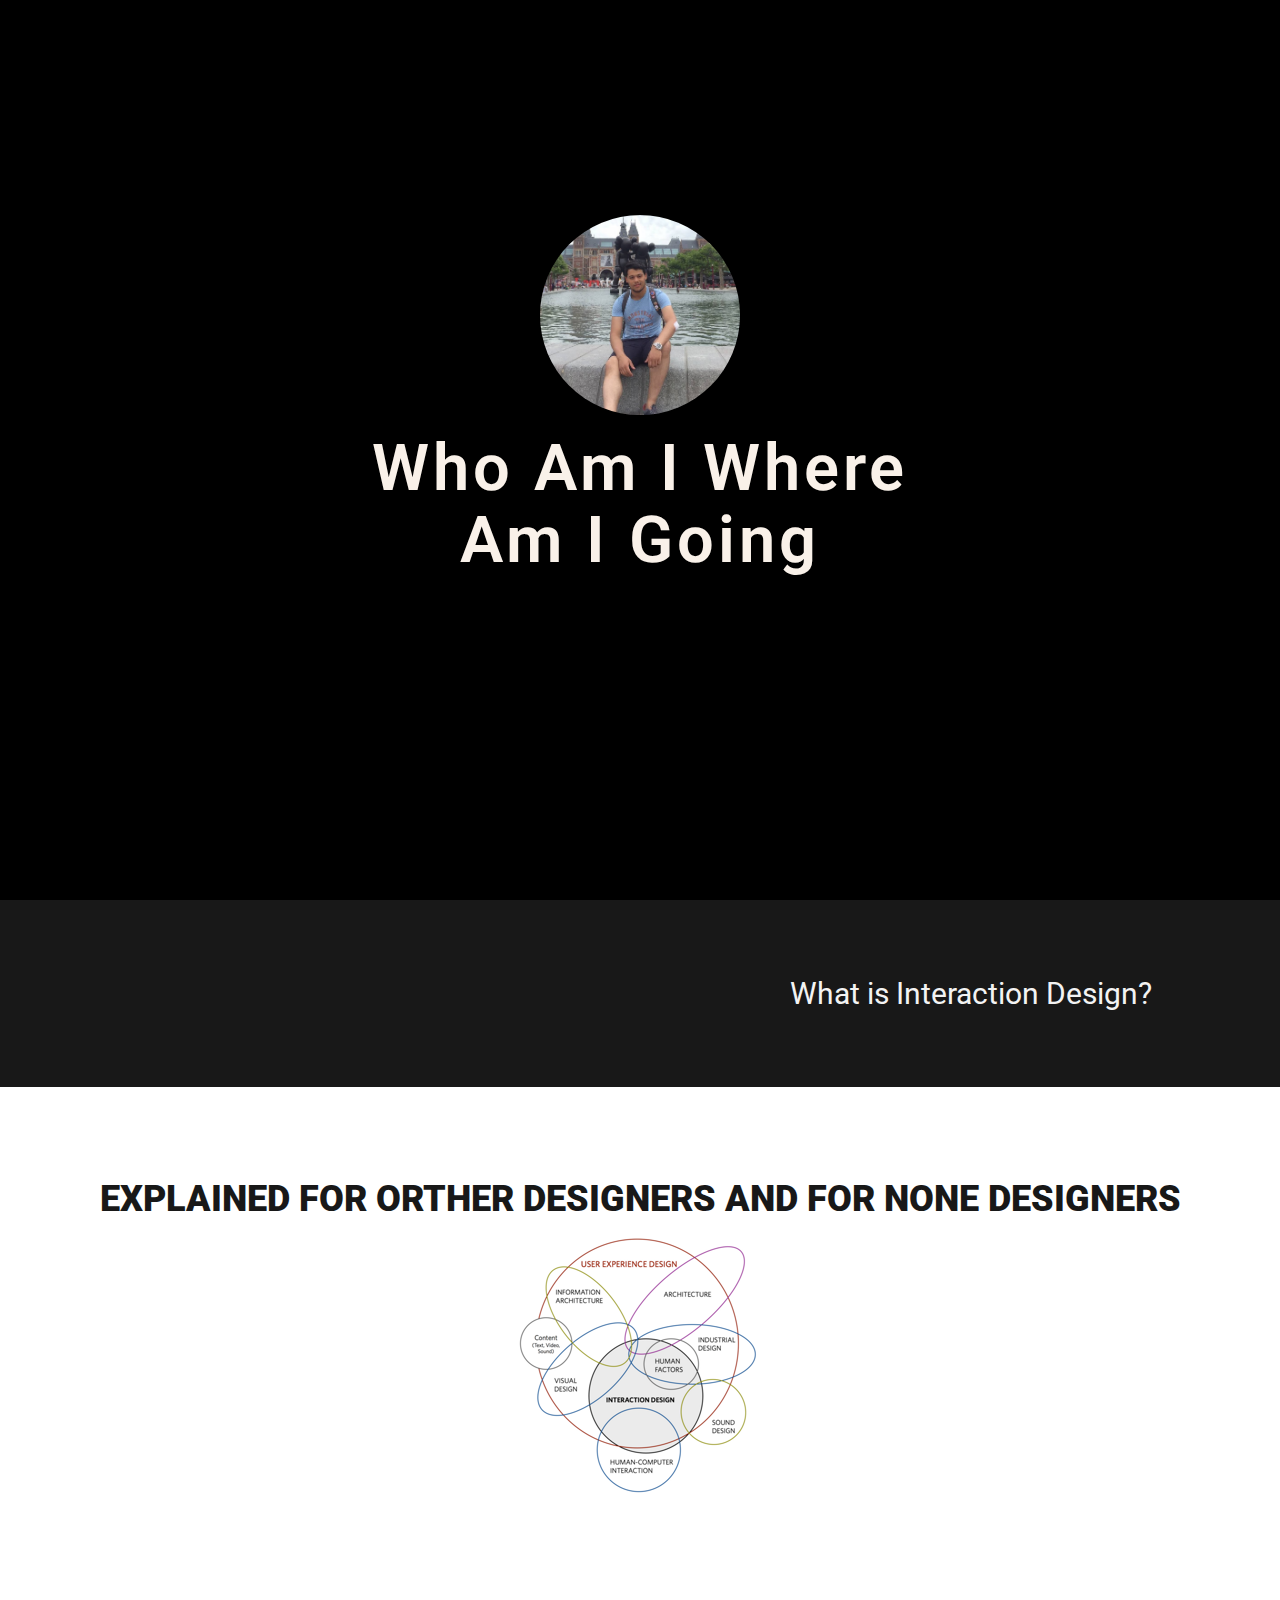
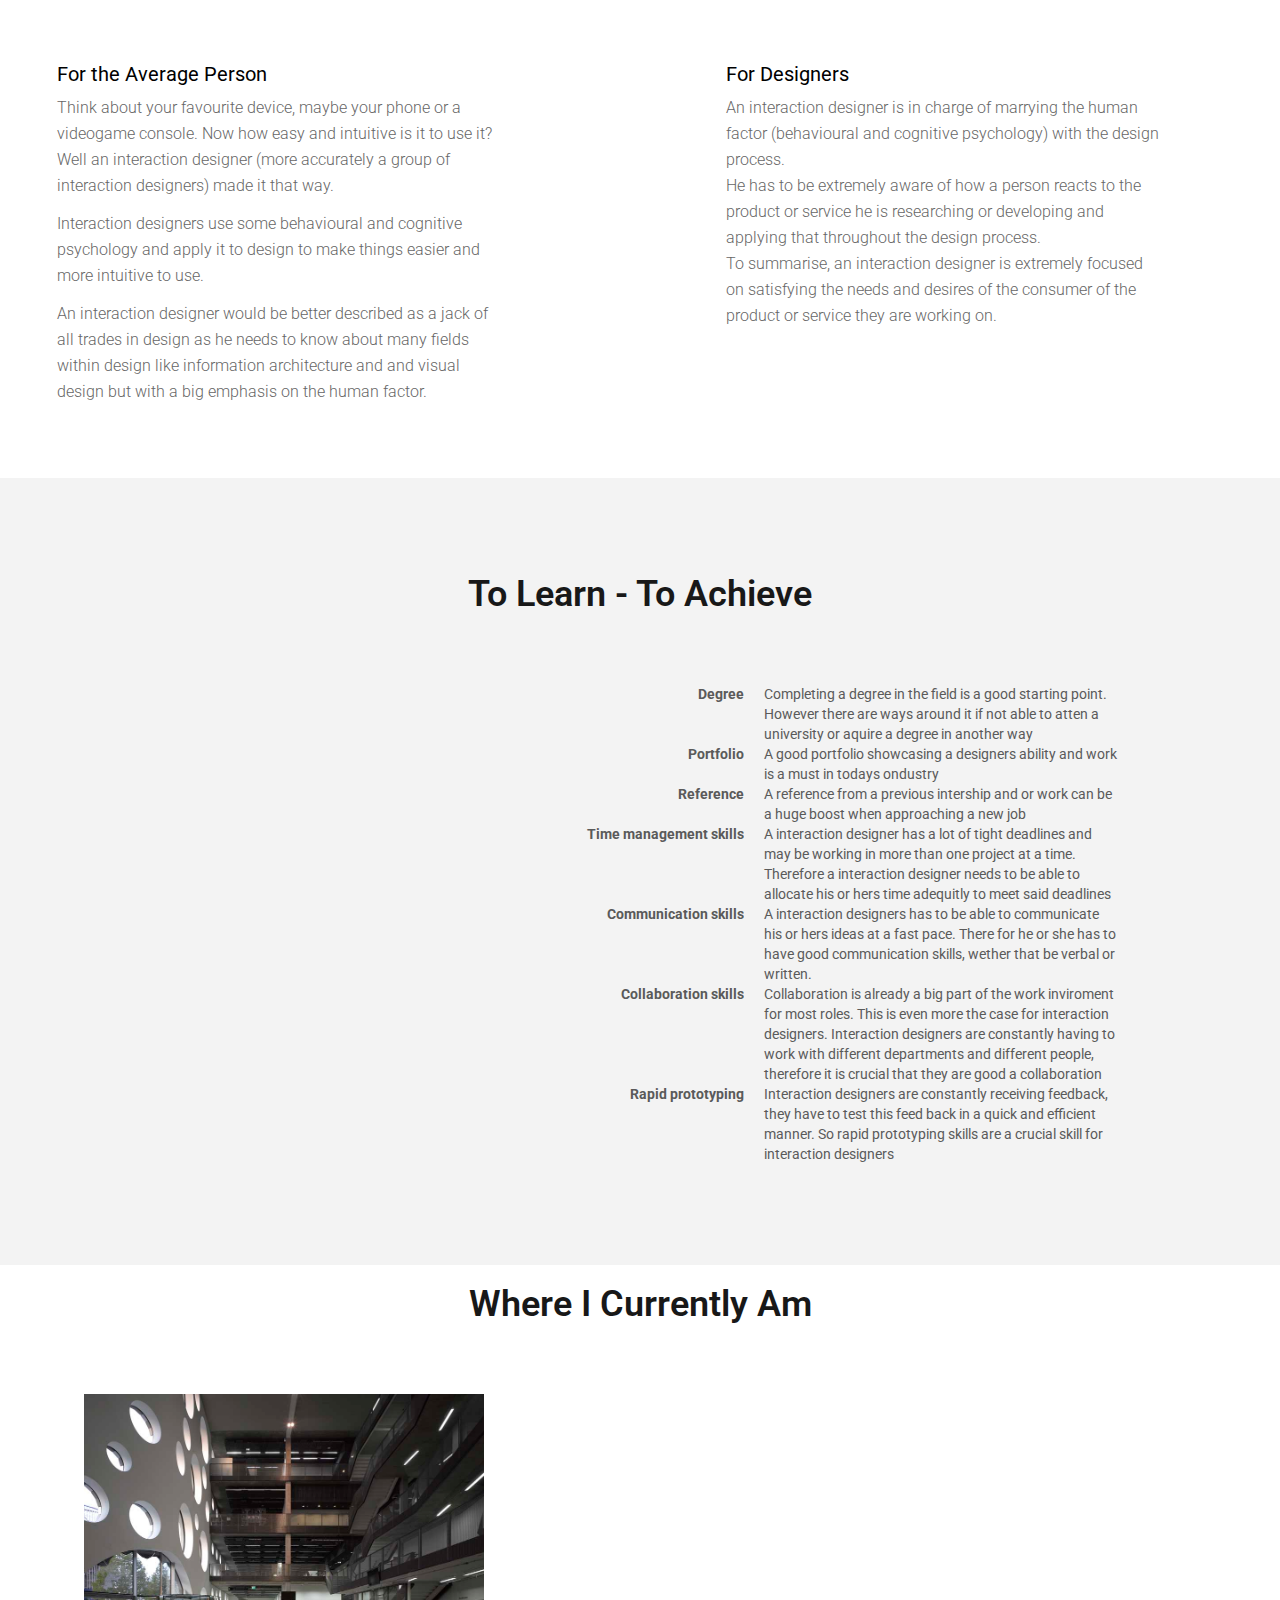
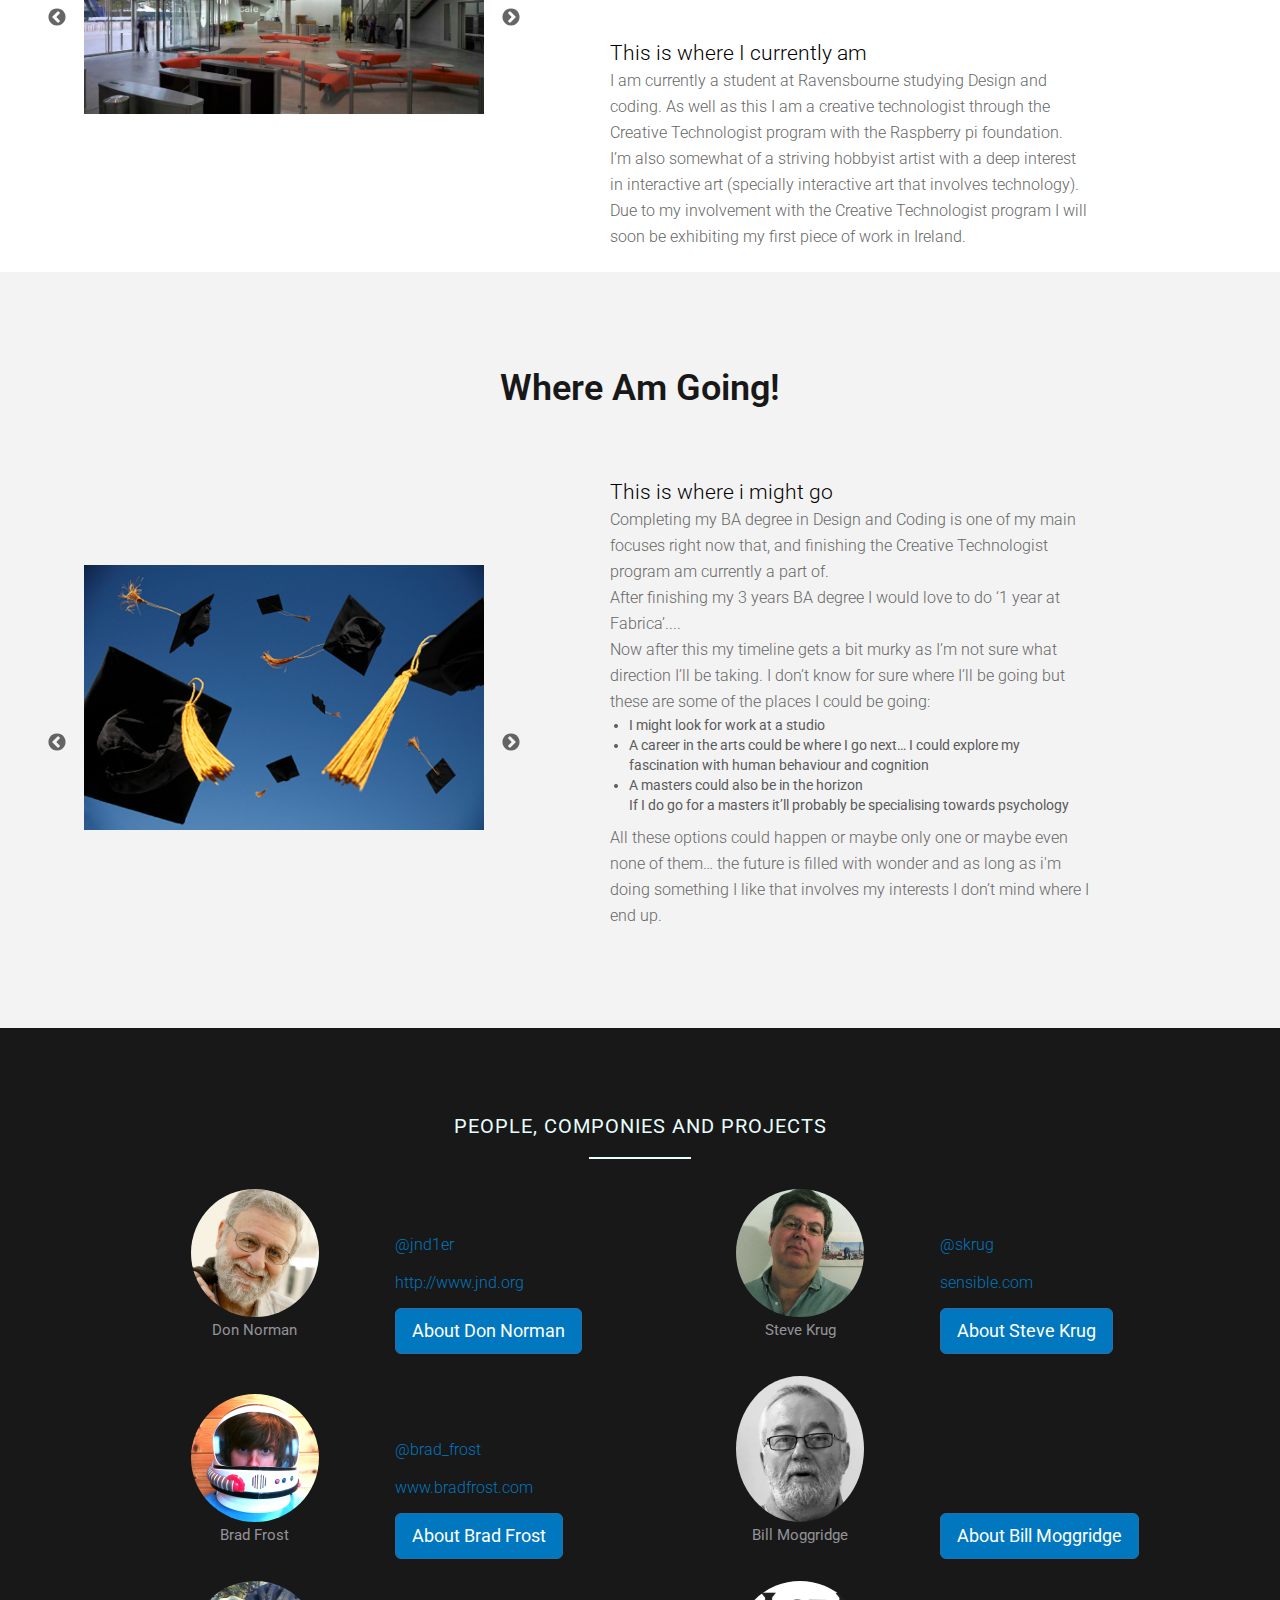
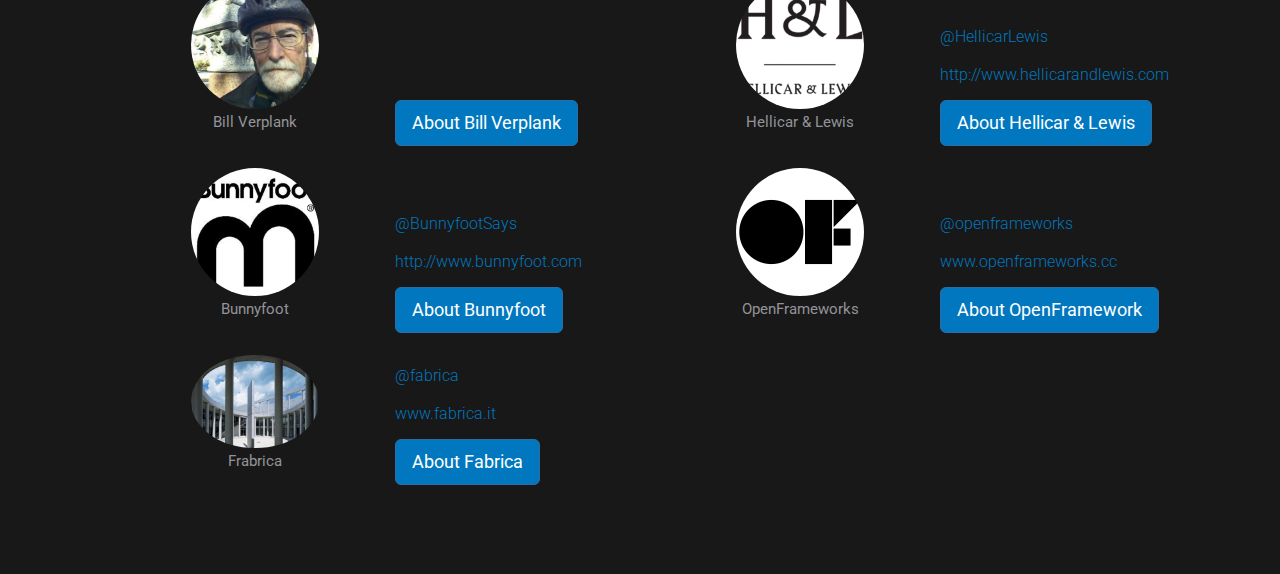
==== commit c59b13e4: "Change one of the Titles and removed a subtitle" ====
--- a/index.html
+++ b/index.html
@@ -4,14 +4,14 @@
 <head>
         <meta charset="UTF-8">
         <meta name="viewport" content="width=device-width, initial-scale=1">
-        <meta name="description" content="Raspberry Pi Creative Technologist Exhibition">
+        <!-- <meta name="description" content="Raspberry Pi Creative Technologist Exhibition"> -->
         <meta name="author" content="Yasmin Curren">
-        <meta name="keywords" content="raspberry pi, creative technologist, exhibition,">
+        <!-- <meta name="keywords" content="raspberry pi, creative technologist, exhibition,"> -->
 
         <!--Facebook meta tags-->
-        <meta property="og:image" content="http://yasminc.co.uk/emoti/img/exhibition.png"/>
-        <meta property="og:description" content="9 enthusiastic and delightfully wacky individuals, hand picked and trained by the Raspberry Pi Foundation to merge technology and art to create projects to surprise and delight you!"/>
-        <meta property="og:title" content="Raspberry Pi Creative Technologist Exhibition"/>
+        <!-- <meta property="og:image" content="http://yasminc.co.uk/emoti/img/exhibition.png"/> -->
+        <!-- <meta property="og:description" content="9 enthusiastic and delightfully wacky individuals, hand picked and trained by the Raspberry Pi Foundation to merge technology and art to create projects to surprise and delight you!"/>
+        <meta property="og:title" content="Raspberry Pi Creative Technologist Exhibition"/> -->
 
 
         <title>WAIWAIG</title>
@@ -183,73 +183,73 @@
 </div>
 
 <div class="modal fade" id="BunnyFoot" tabindex="-1" role="dialog" aria-labelledby="myModalLabel">
-                <div class="modal-dialog" role="document">
-                        <div class="modal-content">
-                                <div class="modal-header">
-                                        <button type="button" class="close" data-dismiss="modal" aria-label="Close"><span aria-hidden="true">&times;</span></button>
-                                        <h4 class="modal-title" id="myModalLabel">About Bunnyfoot</h4>
-                                </div>
-                                <div class="modal-body">
-                                        <p>
-                                                Bunnyfoot is one of the UK's leading UX consultancy firms since 1999.
-                                        </p>
-                                        <p>
-                                                They comprise of psychologists, esearches, interaction designers, usability and customer experience specialist. <br>
-                                                They cover a myriad of fields, including Web, mobile, software and mobile
-                                        </p>
-                                </div>
+        <div class="modal-dialog" role="document">
+                <div class="modal-content">
+                        <div class="modal-header">
+                                <button type="button" class="close" data-dismiss="modal" aria-label="Close"><span aria-hidden="true">&times;</span></button>
+                                <h4 class="modal-title" id="myModalLabel">About Bunnyfoot</h4>
+                        </div>
+                        <div class="modal-body">
+                                <p>
+                                        Bunnyfoot is one of the UK's leading UX consultancy firms since 1999.
+                                </p>
+                                <p>
+                                        They comprise of psychologists, esearches, interaction designers, usability and customer experience specialist. <br>
+                                        They cover a myriad of fields, including Web, mobile, software and mobile
+                                </p>
+                        </div>
                 </div>
         </div>
 </div>
 
 <div class="modal fade" id="OF" tabindex="-1" role="dialog" aria-labelledby="myModalLabel">
-                <div class="modal-dialog" role="document">
-                        <div class="modal-content">
-                                <div class="modal-header">
-                                        <button type="button" class="close" data-dismiss="modal" aria-label="Close"><span aria-hidden="true">&times;</span></button>
-                                        <h4 class="modal-title" id="myModalLabel">About </h4>
-                                </div>
-                                <div class="modal-body">
-                                        <p>
-                                                OpenFrameworks is a project that wraps a variety of programming technologies into one easy to use progamming library.
-                                                <br>
-                                                The reason behind this technology is to make programming hard concepts more accesible so that artists can take advantage of the computing medium.
-                                                To that OpenFrameworks has been quite successful and has a big community behind it.
-                                                <br>
-                                                OpenFrameworks is completely <a href="https://en.wikipedia.org/wiki/Open_source">open source</a>
-                                        </p>
-                                </div>
+        <div class="modal-dialog" role="document">
+                <div class="modal-content">
+                        <div class="modal-header">
+                                <button type="button" class="close" data-dismiss="modal" aria-label="Close"><span aria-hidden="true">&times;</span></button>
+                                <h4 class="modal-title" id="myModalLabel">About </h4>
+                        </div>
+                        <div class="modal-body">
+                                <p>
+                                        OpenFrameworks is a project that wraps a variety of programming technologies into one easy to use progamming library.
+                                        <br>
+                                        The reason behind this technology is to make programming hard concepts more accesible so that artists can take advantage of the computing medium.
+                                        To that OpenFrameworks has been quite successful and has a big community behind it.
+                                        <br>
+                                        OpenFrameworks is completely <a href="https://en.wikipedia.org/wiki/Open_source">open source</a>
+                                </p>
+                        </div>
                 </div>
         </div>
 </div>
 
 <div class="modal fade" id="Fabrica" tabindex="-1" role="dialog" aria-labelledby="myModalLabel">
-                <div class="modal-dialog" role="document">
-                        <div class="modal-content">
-                                <div class="modal-header">
-                                        <button type="button" class="close" data-dismiss="modal" aria-label="Close"><span aria-hidden="true">&times;</span></button>
-                                        <h4 class="modal-title" id="myModalLabel">About Fabrica</h4>
-                                </div>
-                                <div class="modal-body">
-                                        <p>
-                                                Fabrica is a comunication research center located in Treviso, Italy
-                                                <br>
-                                                Heres what their website says about them:
-                                        </p>
-                                        <blockquote cite="http://fabrica.it">
-                                                <p>
-                                                        The range of disciplines is equally diverse, including design, visual communication, photography, interaction, video, music and journalism.
-                                                        Fabrica is based in a campus centred on a 17th-century villa, restored and significantly augmented by renowned Japanese architect Tadao Ando.
-                                                </p>
-                                                <p>
-                                                        If they pass the rigorous screening process, the young residents start a period of education and research on real projects based on the conviction that communication,
-                                                        in all its applications, must be a vehicle of conscious social change.
-                                                </p>
-                                                <p>
-                                                        Fabrica aims to inspire a specific creative category of young “social catalysts” who, at the end of their experience at the centre, will continue their work independently.
-                                                </p>
-                                        </blockquote>
-                                </div>
+        <div class="modal-dialog" role="document">
+                <div class="modal-content">
+                        <div class="modal-header">
+                                <button type="button" class="close" data-dismiss="modal" aria-label="Close"><span aria-hidden="true">&times;</span></button>
+                                <h4 class="modal-title" id="myModalLabel">About Fabrica</h4>
+                        </div>
+                        <div class="modal-body">
+                                <p>
+                                        Fabrica is a comunication research center located in Treviso, Italy
+                                        <br>
+                                        Heres what their website says about them:
+                                </p>
+                                <blockquote cite="http://fabrica.it">
+                                        <p>
+                                                The range of disciplines is equally diverse, including design, visual communication, photography, interaction, video, music and journalism.
+                                                Fabrica is based in a campus centred on a 17th-century villa, restored and significantly augmented by renowned Japanese architect Tadao Ando.
+                                        </p>
+                                        <p>
+                                                If they pass the rigorous screening process, the young residents start a period of education and research on real projects based on the conviction that communication,
+                                                in all its applications, must be a vehicle of conscious social change.
+                                        </p>
+                                        <p>
+                                                Fabrica aims to inspire a specific creative category of young “social catalysts” who, at the end of their experience at the centre, will continue their work independently.
+                                        </p>
+                                </blockquote>
+                        </div>
                 </div>
         </div>
 </div>
@@ -273,7 +273,7 @@
 
                 <div id="blk">
                         <h2>
-                                Interaction Design
+                                What is Interaction Design?
                         </h2>
                 </div><!-- /demo-1 -->
         </div><!--/blk section -->
@@ -284,10 +284,10 @@
                 <div class="row">
                         <div class="section-bg-color">
 
-                                <h1>What is Interaction Design?</h1>
-
-
-                                <h2 class="quote">Explained for orther designers and for none designers</h2>
+                                <h1>Explained for orther designers and for none designers</h1>
+
+
+                                <!-- <h2 class="quote">Explained for orther designers and for none designers</h2> -->
 
                                 <div class="emoti-logo">
                                         <img src="img/interactionDesign.png">
@@ -295,173 +295,208 @@
                                 <div class="links clear">
                                         <div class="left">
                                                 <h4>For the Average Person</h4>
-                                                <p>Think about your favourite device, maybe your phone or a videogame console. Now how easy and intuitive is it to use it?
-                                                        Well an interaction designer (more accurately a group of interaction designers) made it that way.</p>
-                                                        <p>Interaction designers use some behavioural and cognitive psychology and apply it to design to make things easier and more intuitive to use.</p>
-                                                        <p>An interaction designer would be better described as a jack of all trades
-                                                                in design as he needs to know about many fields within design like information architecture and and visual design but with a big emphasis on the human factor.-</p>
-                                                        </div>
-                                                        <div class="right">
-                                                                <h4>For Designers</h4>
-                                                                <p>An interaction designer is in charge of marrying the human factor (behavioural and cognitive psychology) with the design process.</p>
-                                                                <p>He has to be extremely aware of how a person reacts to the product or service he is researching or developing and applying that throughout the design process.</p>
-                                                                <p>To summarise, an interaction designer is extremely focused on satisfying the needs and desires of the consumer of the product or service they are working on.</p>
-                                                        </div>
-                                                </div>
-
-                                        </div><!--col-md-6 col-sm-8 -->
-                                </div><!-- /row -->
-                        </div><!--/container -->
-
-                        <div id="grey" >
-                                <div class="container  noButt">
-                                        <h1>To Learn - To Achieve</h1>
-                                        <div class="left">
-                                                <div class="carousel">
-                                                        <div><img src="img/transparent.png"></div>
-                                                        <div><img src="img/transparent.png"></div>
-                                                        <div><img src="img/transparent.png"></div>
-                                                        <div><img src="img/transparent.png"></div>
-                                                        <div><img src="img/transparent.png"></div>
-                                                </div>
+                                                <p>
+                                                        Think about your favourite device, maybe your phone or a videogame console. Now how easy and intuitive is it to use it?
+                                                        Well an interaction designer (more accurately a group of interaction designers) made it that way.
+                                                </p>
+                                                <p>
+                                                        Interaction designers use some behavioural and cognitive psychology and apply it to design to make things easier and more intuitive to use.
+                                                </p>
+                                                <p>
+                                                        An interaction designer would be better described as a jack of all trades
+                                                        in design as he needs to know about many fields within design like information architecture and and visual design but with a big emphasis on the human factor.
+                                                </p>
                                         </div>
                                         <div class="right">
-                                                <!-- <p class='lead important'>Things I need to learn and/or achive to become a profesionnal designer:</p> -->
-                                                <dl class="dl-horizontal">
-                                                        <dt>Degree</dt>
-                                                        <dd>Completing a degree in the field is a good starting point. However there are ways around it if not able to atten a university or aquire a degree in another way</dd>
-
-                                                        <dt>Portfolio</dt>
-                                                        <dd>A good portfolio showcasing a designers ability and work is a must in todays ondustry</dd>
-
-                                                        <dt>Reference</dt>
-                                                        <dd>A reference from a previous intership and or work can be a huge boost when approaching a new job</dd>
-
-                                                        <dt>Time management skills</dt>
-                                                        <dd>A interaction designer has a lot of tight deadlines and may be working in more than one project at a time.
-                                                                Therefore a interaction designer needs to be able to allocate his or hers time adequitly to meet said deadlines</dd>
-
-                                                                <dt>Communication skills</dt>
-                                                                <dd>A interaction designers has to be able to communicate his or hers ideas at a fast pace. There for he or she has to have good communication skills, wether that be verbal or written.</dd>
-
-                                                                <dt>Collaboration skills</dt>
-                                                                <dd>
-                                                                        Collaboration is already a big part of the work inviroment for most roles. This is even more the case for interaction designers.
-                                                                        Interaction designers are constantly having to work with different departments and different people, therefore it is crucial that they are good a collaboration
-                                                                </dd>
-
-                                                                <dt>Rapid prototyping</dt>
-                                                                <dd>Interaction designers are constantly receiving feedback, they have to test this feed back in a quick and efficient manner. So rapid prototyping skills are a crucial skill for interaction designers</dd>
-                                                        </dl>
-
-                                                        <!--  <h2>It's all open source on <a href="https://github.com/itomblack/emotion-twitter" alt="GitHub" target="_blank">GitHub</a>!</h2> -->
+                                                <h4>For Designers</h4>
+                                                <p>An interaction designer is in charge of marrying the human factor (behavioural and cognitive psychology) with the design process.</p>
+                                                <p>He has to be extremely aware of how a person reacts to the product or service he is researching or developing and applying that throughout the design process.</p>
+                                                <p>To summarise, an interaction designer is extremely focused on satisfying the needs and desires of the consumer of the product or service they are working on.</p>
+                                        </div>
+                                </div>
+                        </div><!--col-md-6 col-sm-8 -->
+                </div><!-- /row -->
+        </div><!--/container -->
+
+        <div id="grey" >
+                <div class="container  noButt">
+                        <h1>To Learn - To Achieve</h1>
+                        <div class="left">
+                                <div class="carousel">
+                                        <div><img src="img/transparent.png"></div>
+                                        <div><img src="img/transparent.png"></div>
+                                        <div><img src="img/transparent.png"></div>
+                                        <div><img src="img/transparent.png"></div>
+                                        <div><img src="img/transparent.png"></div>
+                                </div>
+                        </div>
+                        <div class="right">
+                                <!-- <p class='lead important'>Things I need to learn and/or achive to become a profesionnal designer:</p> -->
+                                <dl class="dl-horizontal">
+                                        <dt>Degree</dt>
+                                        <dd>Completing a degree in the field is a good starting point. However there are ways around it if not able to atten a university or aquire a degree in another way</dd>
+
+                                        <dt>Portfolio</dt>
+                                        <dd>A good portfolio showcasing a designers ability and work is a must in todays ondustry</dd>
+
+                                        <dt>Reference</dt>
+                                        <dd>A reference from a previous intership and or work can be a huge boost when approaching a new job</dd>
+
+                                        <dt>Time management skills</dt>
+                                        <dd>A interaction designer has a lot of tight deadlines and may be working in more than one project at a time.
+                                                Therefore a interaction designer needs to be able to allocate his or hers time adequitly to meet said deadlines</dd>
+
+                                                <dt>Communication skills</dt>
+                                                <dd>A interaction designers has to be able to communicate his or hers ideas at a fast pace. There for he or she has to have good communication skills, wether that be verbal or written.</dd>
+
+                                                <dt>Collaboration skills</dt>
+                                                <dd>
+                                                        Collaboration is already a big part of the work inviroment for most roles. This is even more the case for interaction designers.
+                                                        Interaction designers are constantly having to work with different departments and different people, therefore it is crucial that they are good a collaboration
+                                                </dd>
+
+                                                <dt>Rapid prototyping</dt>
+                                                <dd>Interaction designers are constantly receiving feedback, they have to test this feed back in a quick and efficient manner. So rapid prototyping skills are a crucial skill for interaction designers</dd>
+                                        </dl>
+
+                                        <!--  <h2>It's all open source on <a href="https://github.com/itomblack/emotion-twitter" alt="GitHub" target="_blank">GitHub</a>!</h2> -->
+                                </div>
+                        </div><!--/container -->
+                </div><!--grey-->
+
+                <div id="">
+                        <div class="container">
+                                <h1>Where I Currently Am</h1>
+                                <div class="left">
+                                        <div class="carousel">
+                                                <div><img src="img/Rave.jpg"></div>
+                                                <div><img src="img/Rave1.jpeg"></div>
+                                                <div><img src="img/Rave2.jpg"></div>
+                                                <div><img src="img/CT.png"></div>
+                                                <div><img src="img/rpct1.jpg"></div>
+                                                <div><img src="img/rpct2.jpg"></div>
+                                        </div>
+                                </div>
+                                <div class="right ">
+                                        <p class='lead important'>This is where I currently am</p>
+                                        <p>
+                                                I am currently a student at Ravensbourne studying Design and coding. As well as this I am a creative technologist through the Creative Technologist program with the Raspberry pi foundation.
+                                        </p>
+                                        <p>
+                                                I’m also somewhat of a striving hobbyist artist with a deep interest in interactive art (specially interactive art that involves technology). Due to my involvement with the Creative Technologist program I will soon be exhibiting my first piece of work in Ireland.
+                                        </p>
+                                        <!--  <h2>It's all open source on <a href="https://github.com/itomblack/emotion-twitter" alt="GitHub" target="_blank">GitHub</a>!</h2> -->
+                                </div>
+                        </div><!--/container -->
+                </div><!--grey-->
+
+                <div id="grey">
+                        <div class="container">
+                                <h1>Where Am Going!</h1>
+                                <div class="left">
+                                        <div class="carousel">
+                                                <div><img src="img/graduating.jpg"></div>
+                                                <div><img src="img/Fabrica.jpg"></div>
+                                                <div><img src="img/DesignStudio.jpg"></div>
+                                                <div><img src="img/artist.jpg"></div>
+                                                <div><img src="img/masters.jpg"></div>
+                                                <div><img src="img/uncertainty.png"></div>
+                                        </div>
+                                </div>
+                                <div class="right">
+                                        <p class='lead important'>This is where i might go</p>
+                                        <p>
+                                                Completing my BA degree in Design and Coding is one of my main focuses right now that, and finishing the Creative Technologist program am currently a part of.
+                                        </p>
+                                        <p>
+                                                After finishing my 3 years BA degree I would love to do ‘1 year at Fabrica’....<br/>
+                                                Now after this my timeline gets a bit murky as I’m not sure what direction I’ll be taking.
+                                                I don’t know for sure where I’ll be going but these are some of the places I could be going:
+                                        </p>
+                                        <ul>
+                                                <li>I might look for work at a studio</li>
+                                                <li>A career in the arts could be where I go next… I could explore my fascination with human behaviour and cognition</li>
+                                                <li>A masters could also be in the horizon <br>If I do go for a masters it’ll probably be specialising towards psychology</li>
+                                        </ul>
+                                        <p>
+                                                All these options could happen or maybe only one or maybe even none of them… the future is filled with wonder and as long as i'm doing something I like that involves my interests I don’t mind where I end up.
+                                        </p>
+                                        <!--  <h2>It's all open source on <a href="https://github.com/itomblack/emotion-twitter" alt="GitHub" target="_blank">GitHub</a>!</h2> -->
+                                </div>
+                        </div><!--/container -->
+                </div><!--grey-->
+
+                <!-- ********** creators SECTION - Part 2 ********** -->
+                <div id="blk">
+                        <div class="container">
+                                <div class="row">
+                                        <div class="col-md-6 col-md-offset-3 w">
+                                                <h5 class="centered">People, Componies and Projects</h5>
+                                                <hr class="aligncenter">
+
+                                        </div>
+                                </div><!--/row -->
+
+                                <div class="row">
+
+                                        <div class="col-md-1 col-md-offset-1 centered">
+
+                                                <p>
+                                                        <img width="128" height="128" src="img/DonNorman1.jpg" class="img-circle wp-post-image" alt="ui-02" />
+                                                        <nm>Don Norman</nm></p>
                                                 </div>
-                                        </div><!--/container -->
-                                </div><!--grey-->
-
-                                <div id="">
-                                        <div class="container">
-                                                <h1>Where I Currently Am</h1>
-                                                <div class="left">
-                                                        <div class="carousel">
-                                                                <div><img src="img/Rave.jpg"></div>
-                                                                <div><img src="img/Rave1.jpeg"></div>
-                                                                <div><img src="img/Rave2.jpg"></div>
-                                                                <div><img src="img/CT.png"></div>
-                                                                <div><img src="img/rpct1.jpg"></div>
-                                                                <div><img src="img/rpct2.jpg"></div>
+
+
+                                                <div class="col-md-4">
+                                                        <p><a class="footer-link" href="https://twitter.com/jnd1er" alt="twitter" target="_blank">@jnd1er</a></p>
+                                                        <p><a class="footer-link" href="http://www.jnd.org/" alt="Norman's Website" target="_blank">http://www.jnd.org</a></p>
+                                                        <p><button type="button" class="btn btn-primary btn-lg"  data-toggle="modal" data-target="#DonNorman">About Don Norman</button></p>
+                                                </div><!--/col-md-4-->
+
+                                                <div class="col-md-1  centered">
+
+                                                        <p>
+                                                                <img width="128" height="128" src="img/SteveKrug.jpg" class="img-circle wp-post-image" alt="ui-01" />
+                                                                <nm>Steve Krug</nm></p>
                                                         </div>
-                                                </div>
-                                                <div class="right ">
-                                                        <p class='lead important'>This is where I currently am</p>
-                                                        <p>
-                                                                I am currently a student at Ravensbourne studying Design and coding. As well as this I am a creative technologist through the Creative Technologist program with the Raspberry pi foundation.
-                                                        </p>
-                                                        <p>
-                                                                I’m also somewhat of a striving hobbyist artist with a deep interest in interactive art (specially interactive art that involves technology). Due to my involvement with the Creative Technologist program I will soon be exhibiting my first piece of work in Ireland.
-                                                        </p>
-                                                        <!--  <h2>It's all open source on <a href="https://github.com/itomblack/emotion-twitter" alt="GitHub" target="_blank">GitHub</a>!</h2> -->
-                                                </div>
-                                        </div><!--/container -->
-                                </div><!--grey-->
-
-                                <div id="grey">
-                                        <div class="container">
-                                                <h1>Where Am Going!</h1>
-                                                <div class="left">
-                                                        <div class="carousel">
-                                                                <div><img src="img/graduating.jpg"></div>
-                                                                <div><img src="img/Fabrica.jpg"></div>
-                                                                <div><img src="img/DesignStudio.jpg"></div>
-                                                                <div><img src="img/artist.jpg"></div>
-                                                                <div><img src="img/masters.jpg"></div>
-                                                                <div><img src="img/uncertainty.png"></div>
-                                                        </div>
-                                                </div>
-                                                <div class="right">
-                                                        <p class='lead important'>This is where i might go</p>
-                                                        <p>
-                                                                Completing my BA degree in Design and Coding is one of my main focuses right now that, and finishing the Creative Technologist program am currently a part of.
-                                                        </p>
-                                                        <p>
-                                                                After finishing my 3 years BA degree I would love to do ‘1 year at Fabrica’....<br/>
-                                                                Now after this my timeline gets a bit murky as I’m not sure what direction I’ll be taking.
-                                                                I don’t know for sure where I’ll be going but these are some of the places I could be going:
-                                                        </p>
-                                                        <ul>
-                                                                <li>I might look for work at a studio</li>
-                                                                <li>A career in the arts could be where I go next… I could explore my fascination with human behaviour and cognition</li>
-                                                                <li>A masters could also be in the horizon <br>If I do go for a masters it’ll probably be specialising towards psychology</li>
-                                                        </ul>
-                                                        <p>
-                                                                All these options could happen or maybe only one or maybe even none of them… the future is filled with wonder and as long as i'm doing something I like that involves my interests I don’t mind where I end up.
-                                                        </p>
-                                                        <!--  <h2>It's all open source on <a href="https://github.com/itomblack/emotion-twitter" alt="GitHub" target="_blank">GitHub</a>!</h2> -->
-                                                </div>
-                                        </div><!--/container -->
-                                </div><!--grey-->
-
-                                <!-- ********** creators SECTION - Part 2 ********** -->
-                                <div id="blk">
-                                        <div class="container">
+
+
+                                                        <div class="col-md-4">
+                                                                <p><a class="footer-link" href="https://twitter.com/skrug" alt="twitter" target="_blank">@skrug</a></p>
+                                                                <p><a class="footer-link" href="http://www.sensible.com/" alt="Steve's Website" target="_blank">sensible.com</a></p>
+                                                                <!-- <p><a class="footer-link" href="http://www.iblack.co.uk/" alt="Ian's portfolio website" target="_blank">www.iblack.co.uk</a></p> -->
+                                                                <p><button type="button" class="btn btn-primary btn-lg"  data-toggle="modal" data-target="#SteveKrug">About Steve Krug</button></p>
+                                                        </div><!--/col-md-4-->
+
+                                                </div><!--/row -->
+
                                                 <div class="row">
-                                                        <div class="col-md-6 col-md-offset-3 w">
-                                                                <h5 class="centered">People, Componies and Projects</h5>
-                                                                <hr class="aligncenter">
-
-                                                        </div>
-                                                </div><!--/row -->
-
-                                                <div class="row">
 
                                                         <div class="col-md-1 col-md-offset-1 centered">
 
                                                                 <p>
-                                                                        <img width="128" height="128" src="img/DonNorman1.jpg" class="img-circle wp-post-image" alt="ui-02" />
-                                                                        <nm>Don Norman</nm></p>
+                                                                        <img width="128" height="128" src="img/BradFrost.png" class="img-circle wp-post-image" alt="ui-02" />
+                                                                        <nm>Brad Frost</nm></p>
                                                                 </div>
 
 
                                                                 <div class="col-md-4">
-                                                                        <p><a class="footer-link" href="https://twitter.com/jnd1er" alt="twitter" target="_blank">@jnd1er</a></p>
-                                                                        <p><a class="footer-link" href="http://www.jnd.org/" alt="Norman's Website" target="_blank">http://www.jnd.org</a></p>
-                                                                        <p><button type="button" class="btn btn-primary btn-lg"  data-toggle="modal" data-target="#DonNorman">About Don Norman</button></p>
+                                                                        <p><a class="footer-link" href="https://twitter.com/brad_frost" alt="twitter" target="_blank">@brad_frost</a></p>
+                                                                        <p><a class="footer-link" href="http://bradfrost.com" alt="Yasmin Curren portfolio website" target="_blank">www.bradfrost.com</a></p>
+                                                                        <p><button type="button" class="btn btn-primary btn-lg"  data-toggle="modal" data-target="#BradFrost">About Brad Frost</button></p>
+
                                                                 </div><!--/col-md-4-->
 
-                                                                <div class="col-md-1  centered">
+                                                                <div class="col-md-1 centered">
 
                                                                         <p>
-                                                                                <img width="128" height="128" src="img/SteveKrug.jpg" class="img-circle wp-post-image" alt="ui-01" />
-                                                                                <nm>Steve Krug</nm></p>
+                                                                                <img width="128" height="128" src="img/BillMoggridge.jpg" class="img-circle wp-post-image" alt="ui-01" />
+                                                                                <nm>Bill Moggridge</nm></p>
                                                                         </div>
 
 
                                                                         <div class="col-md-4">
-                                                                                <p><a class="footer-link" href="https://twitter.com/skrug" alt="twitter" target="_blank">@skrug</a></p>
-                                                                                <p><a class="footer-link" href="http://www.sensible.com/" alt="Steve's Website" target="_blank">sensible.com</a></p>
-                                                                                <!-- <p><a class="footer-link" href="http://www.iblack.co.uk/" alt="Ian's portfolio website" target="_blank">www.iblack.co.uk</a></p> -->
-                                                                                <p><button type="button" class="btn btn-primary btn-lg"  data-toggle="modal" data-target="#SteveKrug">About Steve Krug</button></p>
+                                                                                <p><button type="button" class="btn btn-primary btn-lg"  data-toggle="modal" data-target="#BillMoggridge">About Bill Moggridge</button></p>
                                                                         </div><!--/col-md-4-->
 
                                                                 </div><!--/row -->
@@ -471,129 +506,94 @@
                                                                         <div class="col-md-1 col-md-offset-1 centered">
 
                                                                                 <p>
-                                                                                        <img width="128" height="128" src="img/BradFrost.png" class="img-circle wp-post-image" alt="ui-02" />
-                                                                                        <nm>Brad Frost</nm></p>
+                                                                                        <img width="128" height="128" src="img/BillVerplank.jpg" class="img-circle wp-post-image" alt="ui-02" />
+                                                                                        <nm>Bill Verplank</nm></p>
                                                                                 </div>
 
 
                                                                                 <div class="col-md-4">
-                                                                                        <p><a class="footer-link" href="https://twitter.com/brad_frost" alt="twitter" target="_blank">@brad_frost</a></p>
-                                                                                        <p><a class="footer-link" href="http://bradfrost.com" alt="Yasmin Curren portfolio website" target="_blank">www.bradfrost.com</a></p>
-                                                                                        <p><button type="button" class="btn btn-primary btn-lg"  data-toggle="modal" data-target="#BradFrost">About Brad Frost</button></p>
-
+                                                                                        <p><button type="button" class="btn btn-primary btn-lg"  data-toggle="modal" data-target="#BillVerplank">About Bill Verplank</button></p>
                                                                                 </div><!--/col-md-4-->
 
                                                                                 <div class="col-md-1 centered">
 
                                                                                         <p>
-                                                                                                <img width="128" height="128" src="img/BillMoggridge.jpg" class="img-circle wp-post-image" alt="ui-01" />
-                                                                                                <nm>Bill Moggridge</nm></p>
+                                                                                                <img width="128" height="128" src="img/HNL.png" class="img-circle wp-post-image" alt="ui-01" />
+                                                                                                <nm>Hellicar & Lewis</nm></p>
                                                                                         </div>
 
 
                                                                                         <div class="col-md-4">
-                                                                                                <!-- <p><a class="footer-link" href="https://twitter.com/BawarJ" alt="twitter" target="_blank">@BawarJ</a></p>
-                                                                                                <p><a class="footer-link" href="http://www.bawarj.tk/" alt="Bawar's Portfolio website" target="_blank">www.bawarj.tk</a></p> -->
-                                                                                                <p><button type="button" class="btn btn-primary btn-lg"  data-toggle="modal" data-target="#BillMoggridge">About Bill Moggridge</button></p>
+                                                                                                <p><a class="footer-link" href="https://twitter.com/HellicarLewis" alt="twitter" target="_blank">@HellicarLewis</a></p>
+                                                                                                <p><a class="footer-link" href="http://www.hellicarandlewis.com/" alt="Yasmin Curren portfolio website" target="_blank">http://www.hellicarandlewis.com</a></p>
+                                                                                                <p><button type="button" class="btn btn-primary btn-lg"  data-toggle="modal" data-target="#HellicarNLewis">About Hellicar & Lewis</button></p>
+                                                                                                <!-- <p><a class="footer-link" href="http://openworkshopnetwork.com/" alt="open workshop network" target="_blank">www.openworkshopnetwork.com</a></p> -->
+
                                                                                         </div><!--/col-md-4-->
 
                                                                                 </div><!--/row -->
 
-                                                                                <div class="row">
+                                                                                <div class="row"><!--row -->
 
                                                                                         <div class="col-md-1 col-md-offset-1 centered">
 
                                                                                                 <p>
-                                                                                                        <img width="128" height="128" src="img/BillVerplank.jpg" class="img-circle wp-post-image" alt="ui-02" />
-                                                                                                        <nm>Bill Verplank</nm></p>
+                                                                                                        <img width="128" height="128" src="img/BunnyFoot.jpeg" class="img-circle wp-post-image" alt="ui-01" />
+                                                                                                        <nm>Bunnyfoot</nm></p>
                                                                                                 </div>
 
 
                                                                                                 <div class="col-md-4">
-                                                                                                        <!-- <p><a class="footer-link" href="https://twitter.com/miltonio94" alt="twitter" target="_blank">@miltonio94</a></p>
-                                                                                                        <p><a class="footer-link" href="http://digitizingthoughts.com/" alt="digitalizing thoughts website" target="_blank">www.digitizingthoughts.com</a></p> -->
-                                                                                                        <p><button type="button" class="btn btn-primary btn-lg"  data-toggle="modal" data-target="#BillVerplank">About Bill Verplank</button></p>
+                                                                                                        <p><a class="footer-link" href="https://twitter.com/BunnyfootSays" alt="twitter" target="_blank">@BunnyfootSays</a></p>
+                                                                                                        <p><a class="footer-link" href="http://www.bunnyfoot.com/" alt="YouTube Channel" target="_blank">http://www.bunnyfoot.com</a></p>
+                                                                                                        <p><button type="button" class="btn btn-primary btn-lg"  data-toggle="modal" data-target="#BunnyFoot">About Bunnyfoot</button></p>
                                                                                                 </div><!--/col-md-4-->
 
                                                                                                 <div class="col-md-1 centered">
 
                                                                                                         <p>
-                                                                                                                <img width="128" height="128" src="img/HNL.png" class="img-circle wp-post-image" alt="ui-01" />
-                                                                                                                <nm>Hellicar & Lewis</nm></p>
+                                                                                                                <img width="128" height="128" src="img/OF.png" class="img-circle wp-post-image" alt="ui-01" />
+                                                                                                                <nm>OpenFrameworks</nm></p>
                                                                                                         </div>
 
 
                                                                                                         <div class="col-md-4">
-                                                                                                                <p><a class="footer-link" href="https://twitter.com/HellicarLewis" alt="twitter" target="_blank">@HellicarLewis</a></p>
-                                                                                                                <p><a class="footer-link" href="http://www.hellicarandlewis.com/" alt="Yasmin Curren portfolio website" target="_blank">http://www.hellicarandlewis.com</a></p>
-                                                                                                                <p><button type="button" class="btn btn-primary btn-lg"  data-toggle="modal" data-target="#HellicarNLewis">About Hellicar & Lewis</button></p>
-                                                                                                                <!-- <p><a class="footer-link" href="http://openworkshopnetwork.com/" alt="open workshop network" target="_blank">www.openworkshopnetwork.com</a></p> -->
-
+                                                                                                                <p><a class="footer-link" href="https://twitter.com/openFrameworks" alt="twitter" target="_blank">@openframeworks</a></p>
+                                                                                                                <p><a class="footer-link" href="http://openframeworks.cc/" alt="Blog" target="_blank">www.openframeworks.cc</a></p>
+                                                                                                                <p><button type="button" class="btn btn-primary btn-lg"  data-toggle="modal" data-target="#OF">About OpenFramework</button></p>
                                                                                                         </div><!--/col-md-4-->
-
                                                                                                 </div><!--/row -->
-
-                                                                                                <div class="row"><!--row -->
+                                                                                                <div class="row">
 
                                                                                                         <div class="col-md-1 col-md-offset-1 centered">
 
                                                                                                                 <p>
-                                                                                                                        <img width="128" height="128" src="img/BunnyFoot.jpeg" class="img-circle wp-post-image" alt="ui-01" />
-                                                                                                                        <nm>Bunnyfoot</nm></p>
+                                                                                                                        <img width="128" height="128" src="img/Fabrica.jpg" class="img-circle wp-post-image" alt="ui-01" />
+                                                                                                                        <nm>Frabrica</nm></p>
                                                                                                                 </div>
 
 
                                                                                                                 <div class="col-md-4">
-                                                                                                                        <p><a class="footer-link" href="https://twitter.com/BunnyfootSays" alt="twitter" target="_blank">@BunnyfootSays</a></p>
-                                                                                                                        <p><a class="footer-link" href="http://www.bunnyfoot.com/" alt="YouTube Channel" target="_blank">http://www.bunnyfoot.com</a></p>
-                                                                                                                        <p><button type="button" class="btn btn-primary btn-lg"  data-toggle="modal" data-target="#BunnyFoot">About Bunnyfoot</button></p>
+                                                                                                                        <p><a class="footer-link" href="https://twitter.com/fabrica" alt="twitter" target="_blank">@fabrica</a></p>
+                                                                                                                        <p><a class="footer-link" href="http://fabrica.it" alt="Blog" target="_blank">www.fabrica.it</a></p>
+                                                                                                                        <p><button type="button" class="btn btn-primary btn-lg"  data-toggle="modal" data-target="#Fabrica">About Fabrica</button></p>
                                                                                                                 </div><!--/col-md-4-->
 
-                                                                                                                <div class="col-md-1 centered">
-
-                                                                                                                        <p>
-                                                                                                                                <img width="128" height="128" src="img/OF.png" class="img-circle wp-post-image" alt="ui-01" />
-                                                                                                                                <nm>OpenFrameworks</nm></p>
-                                                                                                                        </div>
-
-
-                                                                                                                        <div class="col-md-4">
-                                                                                                                                <p><a class="footer-link" href="https://twitter.com/openFrameworks" alt="twitter" target="_blank">@openframeworks</a></p>
-                                                                                                                                <p><a class="footer-link" href="http://openframeworks.cc/" alt="Blog" target="_blank">www.openframeworks.cc</a></p>
-                                                                                                                                <p><button type="button" class="btn btn-primary btn-lg"  data-toggle="modal" data-target="#OF">About OpenFramework</button></p>
-                                                                                                                        </div><!--/col-md-4-->
-                                                                                                                </div><!--/row -->
-                                                                                                                <div class="row">
-
-                                                                                                                        <div class="col-md-1 col-md-offset-1 centered">
-
-                                                                                                                                <p>
-                                                                                                                                        <img width="128" height="128" src="img/Fabrica.jpg" class="img-circle wp-post-image" alt="ui-01" />
-                                                                                                                                        <nm>Frabrica</nm></p>
-                                                                                                                                </div>
-
-
-                                                                                                                                <div class="col-md-4">
-                                                                                                                                        <p><a class="footer-link" href="https://twitter.com/fabrica" alt="twitter" target="_blank">@fabrica</a></p>
-                                                                                                                                        <p><a class="footer-link" href="http://fabrica.it" alt="Blog" target="_blank">www.fabrica.it</a></p>
-                                                                                                                                        <p><button type="button" class="btn btn-primary btn-lg"  data-toggle="modal" data-target="#Fabrica">About Fabrica</button></p>
-                                                                                                                                </div><!--/col-md-4-->
-
-                                                                                                                        </div><!--/row -->
-
-                                                                                                                </div><!--/container -->
-                                                                                                        </div><!--/blk -->
-
-
-
-                                                                                                        <script type='text/javascript' src='javascripts/bootstrap.min.js'></script>
-
-                                                                                                        <script type='text/javascript' src='javascripts/TweenLite.min.js'></script>
-                                                                                                        <script type='text/javascript' src='javascripts/EasePack.min.js'></script>
-                                                                                                        <script type='text/javascript' src='javascripts/demo-1.js'></script>
-
-                                                                                                        <script type='text/javascript' src='javascripts/main.js'></script>
-
-
-                                                                                                </body>
-                                                                                                </html>
+                                                                                                        </div><!--/row -->
+
+                                                                                                </div><!--/container -->
+                                                                                        </div><!--/blk -->
+
+
+
+                                                                                        <script type='text/javascript' src='javascripts/bootstrap.min.js'></script>
+
+                                                                                        <script type='text/javascript' src='javascripts/TweenLite.min.js'></script>
+                                                                                        <script type='text/javascript' src='javascripts/EasePack.min.js'></script>
+                                                                                        <script type='text/javascript' src='javascripts/demo-1.js'></script>
+
+                                                                                        <script type='text/javascript' src='javascripts/main.js'></script>
+
+
+                                                                                </body>
+                                                                                </html>
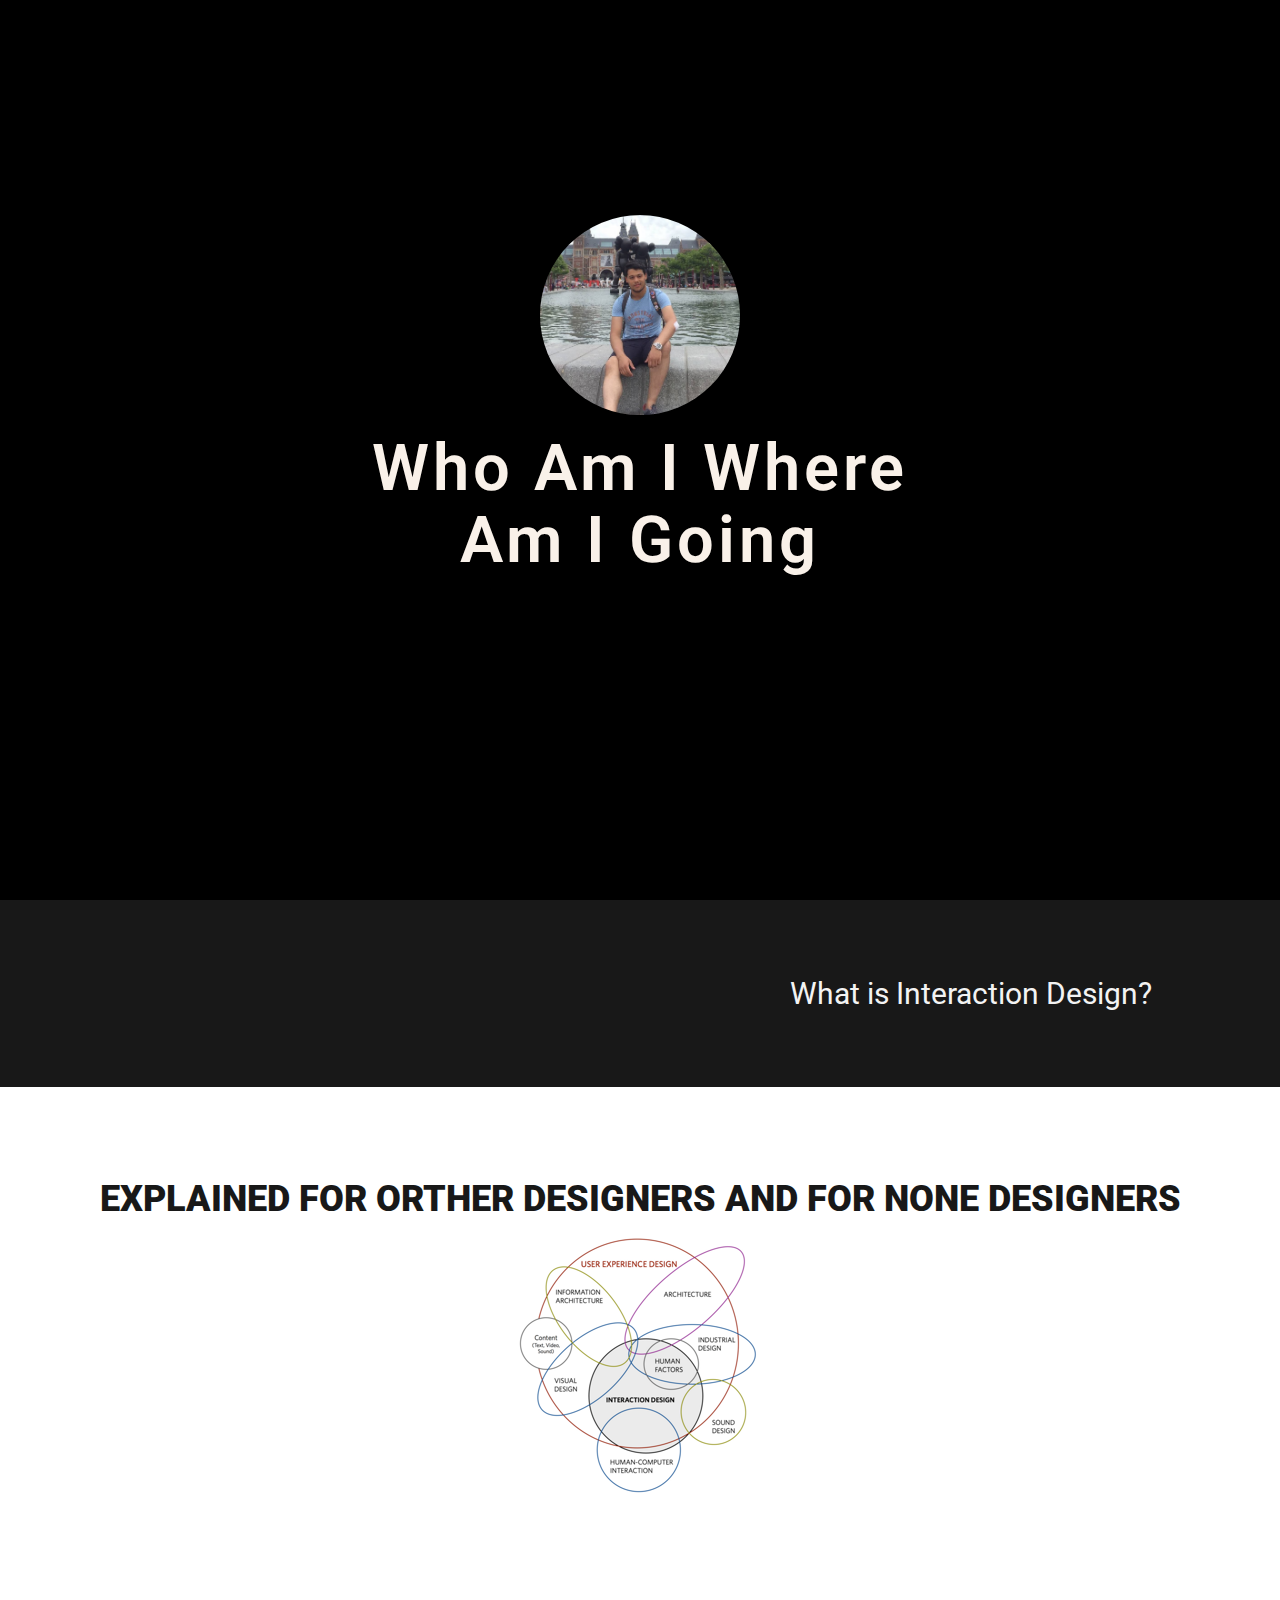
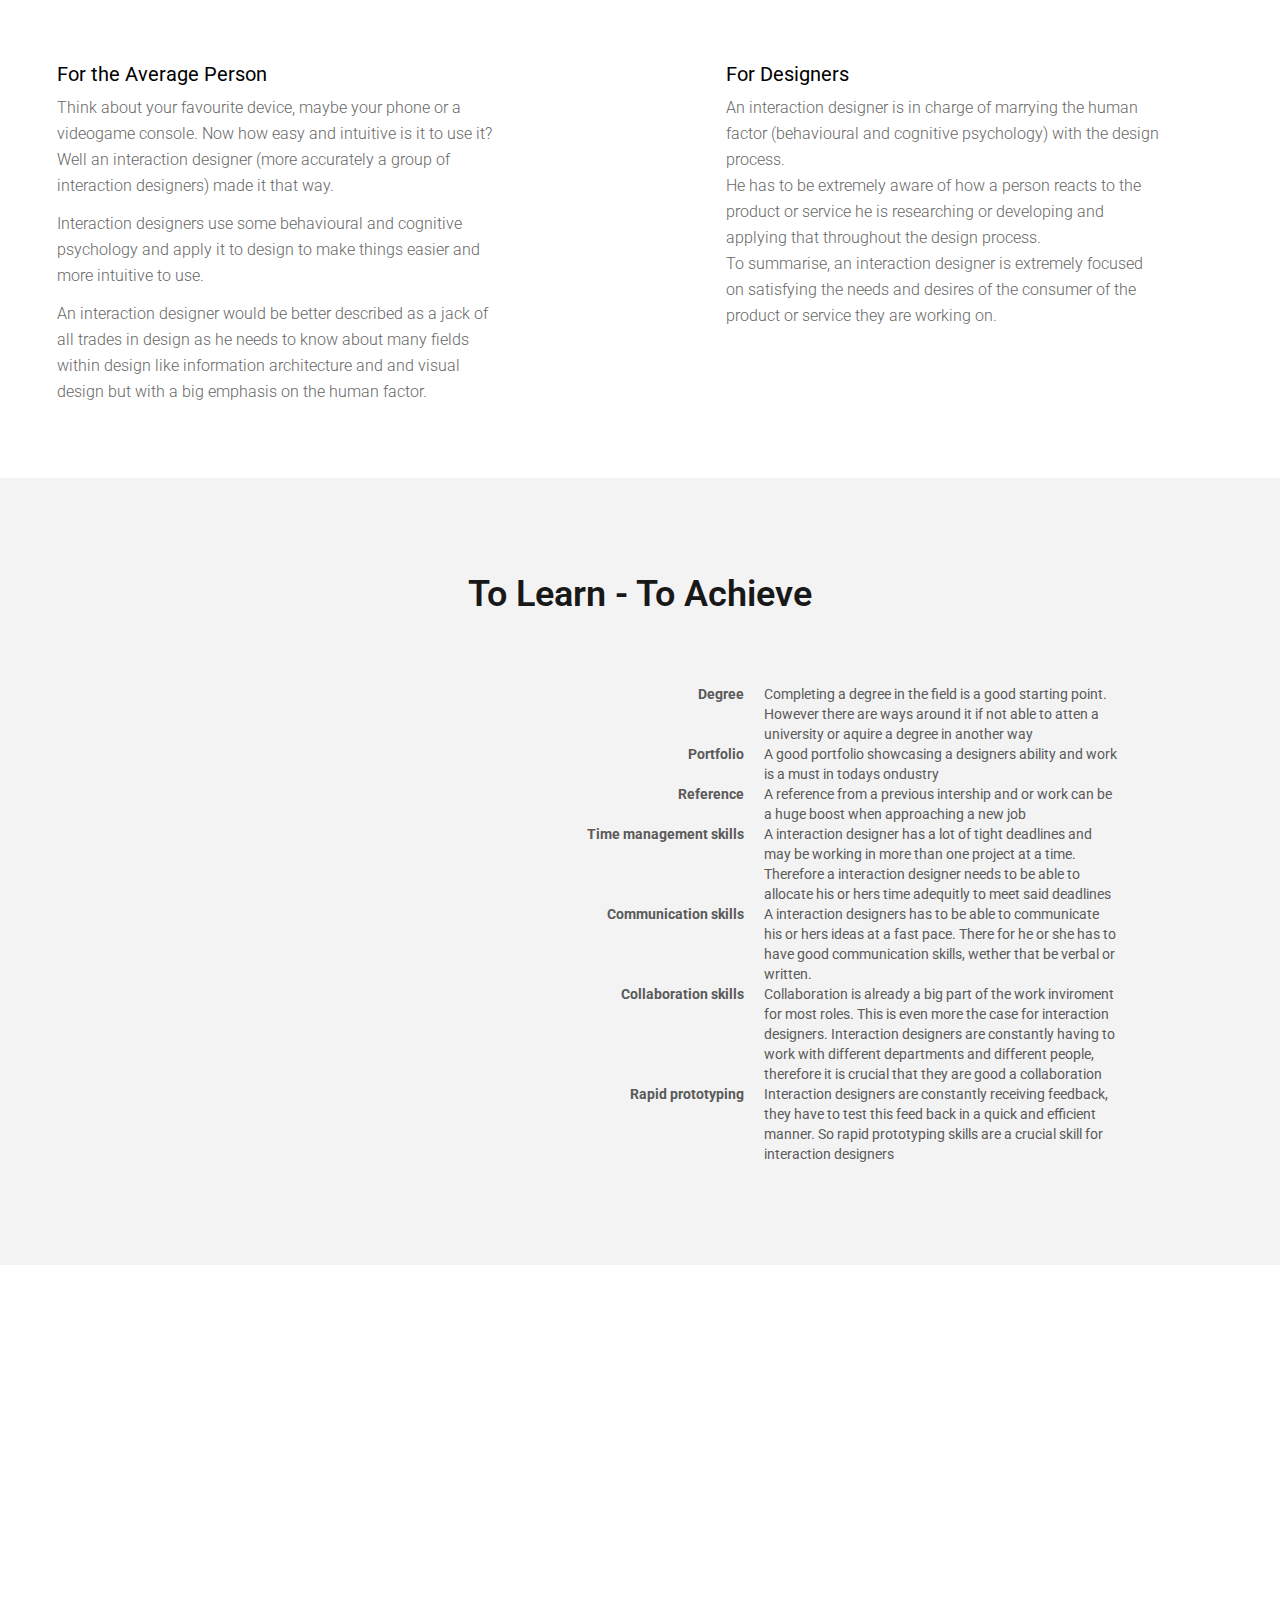
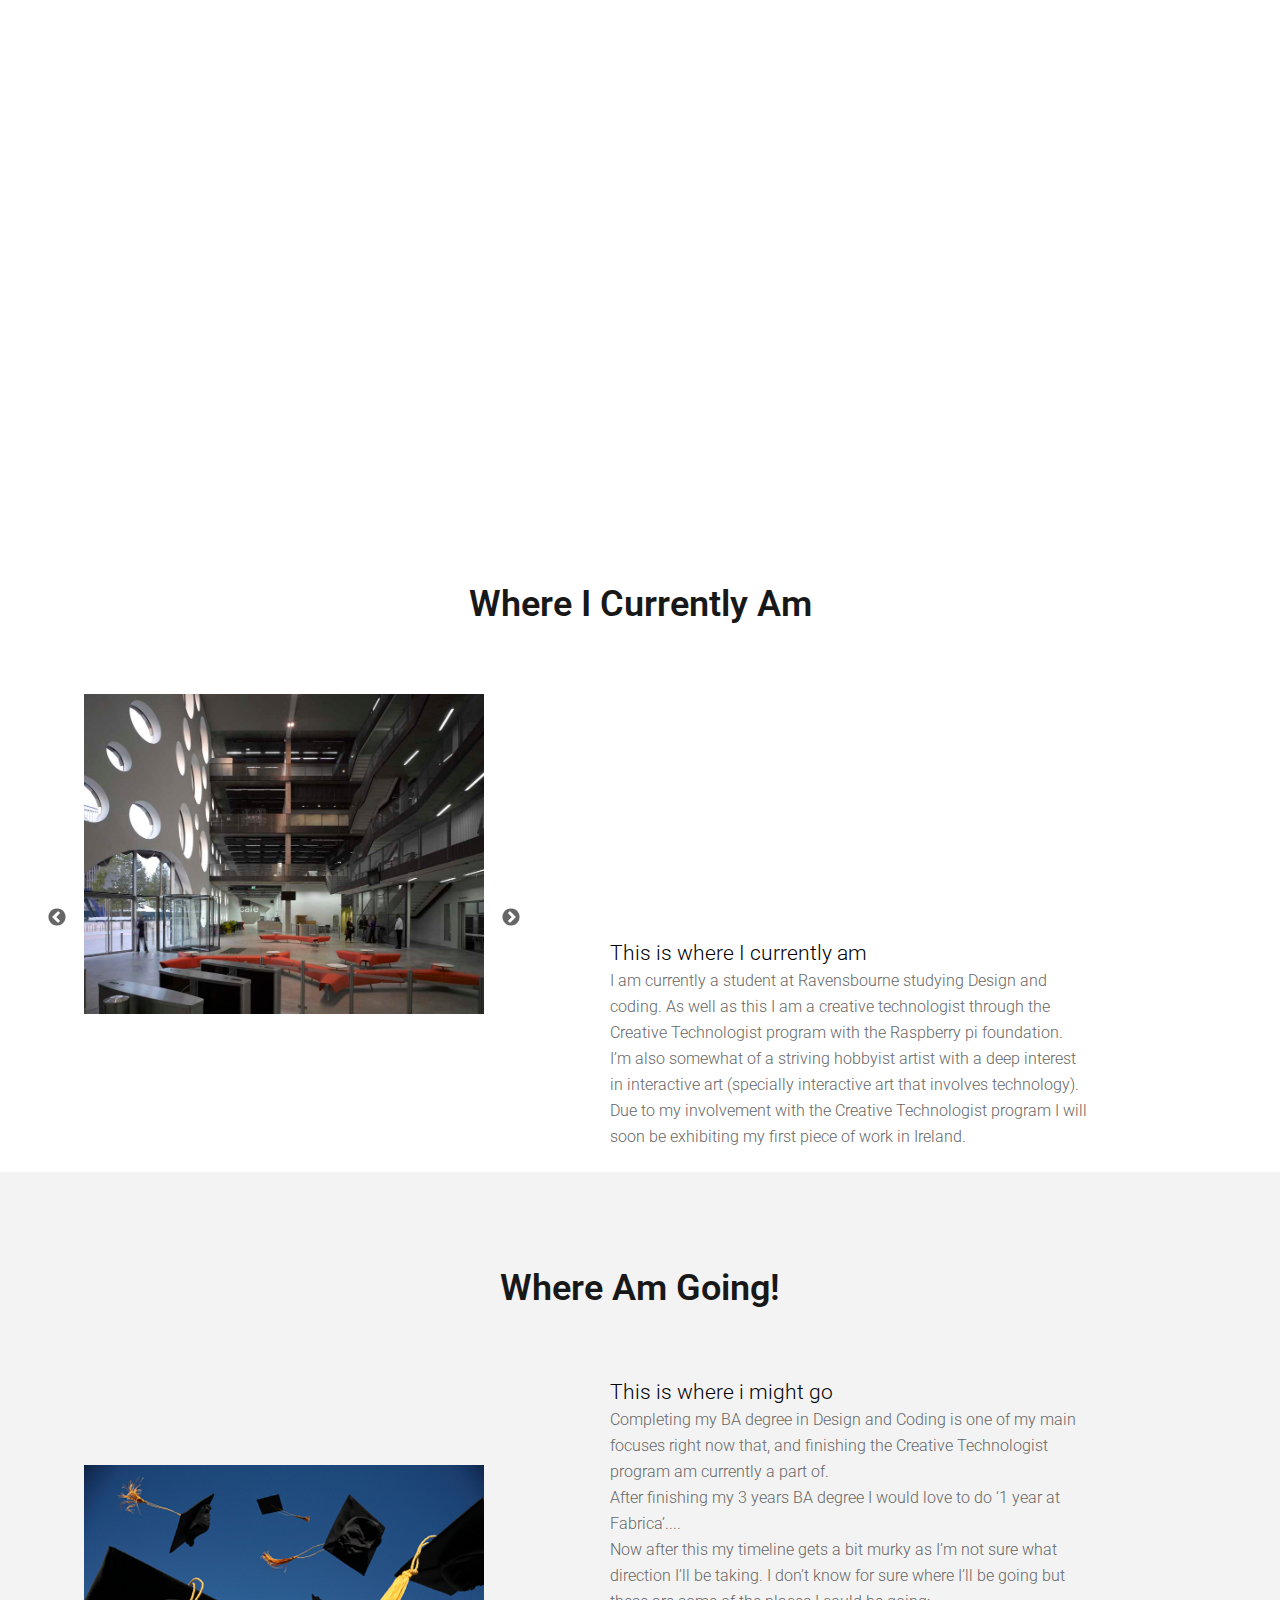
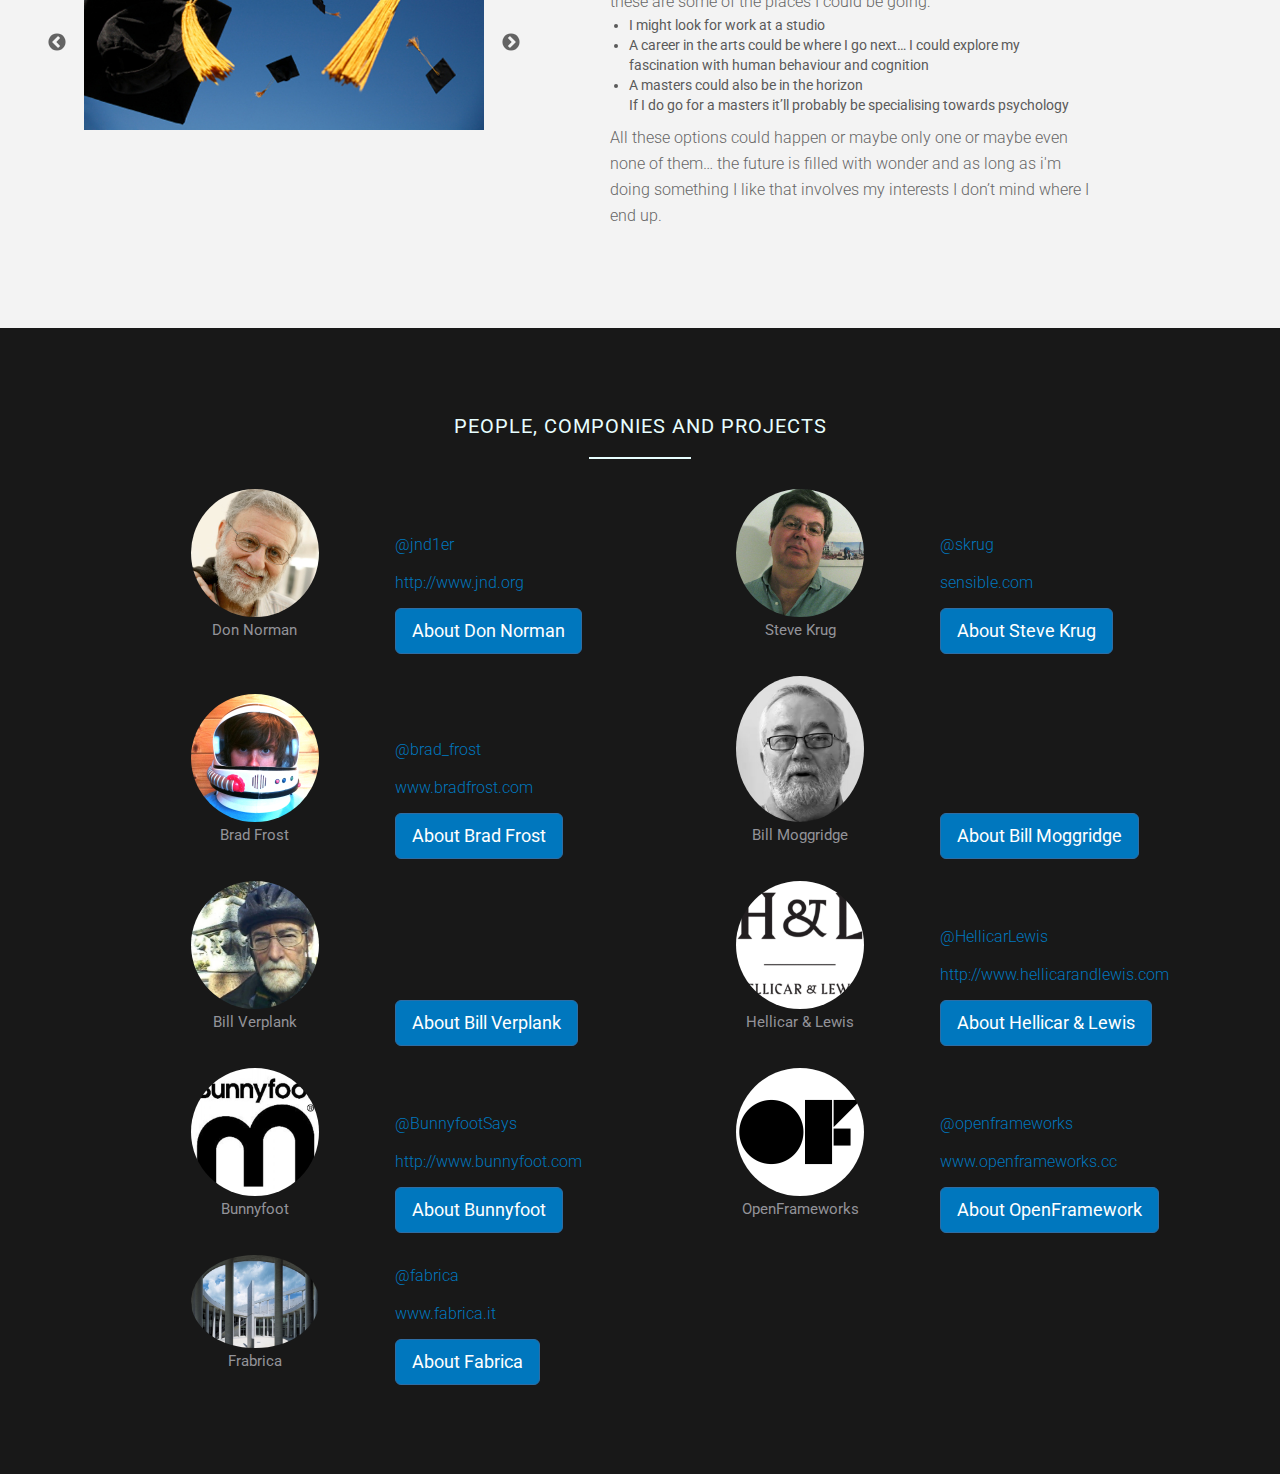
==== commit 831cb2d3: "Timeline" ====
--- a/index.html
+++ b/index.html
@@ -30,6 +30,16 @@
         <script type='text/javascript' src='javascripts/jquery.fitvids.js'></script>
         <script type='text/javascript' src='javascripts/slick.min.js'></script>
         <script type='text/javascript' src='javascripts/main.js'></script>
+
+        <!-- IMPORTING TIMELINE MODULES -->
+        <!-- 1 -->
+        <link title="timeline-styles" rel="stylesheet" href="//cdn.knightlab.com/libs/timeline3/latest/css/timeline.css">
+
+        <!-- 2 -->
+        <script src="//cdn.knightlab.com/libs/timeline3/latest/js/timeline.js"></script>
+
+        <!-- 3 -->
+
 
 </head>
 
@@ -364,6 +374,12 @@
                         </div><!--/container -->
                 </div><!--grey-->
 
+                <div class="container">
+                        <div id="timeline-embed" >
+
+                        </div>
+                </div>
+
                 <div id="">
                         <div class="container">
                                 <h1>Where I Currently Am</h1>
@@ -594,6 +610,18 @@
 
                                                                                         <script type='text/javascript' src='javascripts/main.js'></script>
 
+                                                                                        <script type="text/javascript">
+                                                                                        // The TL. constructor takes at least two arguments:
+                                                                                        // the id of the Timeline container (no '#'), and
+                                                                                        // the URL to your JSON data file or Google spreadsheet.
+                                                                                        // the id must refer to an element "above" this code,
+                                                                                        // and the element must have CSS styling to give it width and height
+                                                                                        // optionally, a third argument with configuration options can be passed.
+                                                                                        // See below for more about options.
+                                                                                        timeline = new TL.Timeline('timeline-embed',
+                                                                                        'https://docs.google.com/spreadsheets/d/1ONqXvUHLMhIHKG8zypcR1K_8Kajo2MMhBllr3ZrESFw/pubhtml');
+                                                                                        </script>
+
 
                                                                                 </body>
                                                                                 </html>
--- a/stylesheets/rpct-style.css
+++ b/stylesheets/rpct-style.css
@@ -757,3 +757,8 @@
 button.btn.btn-primary.btn-lg{
         background-color: #0077BE;
 }
+
+#timeline-embed{
+        height: 100vh;
+        width: 100%;
+}
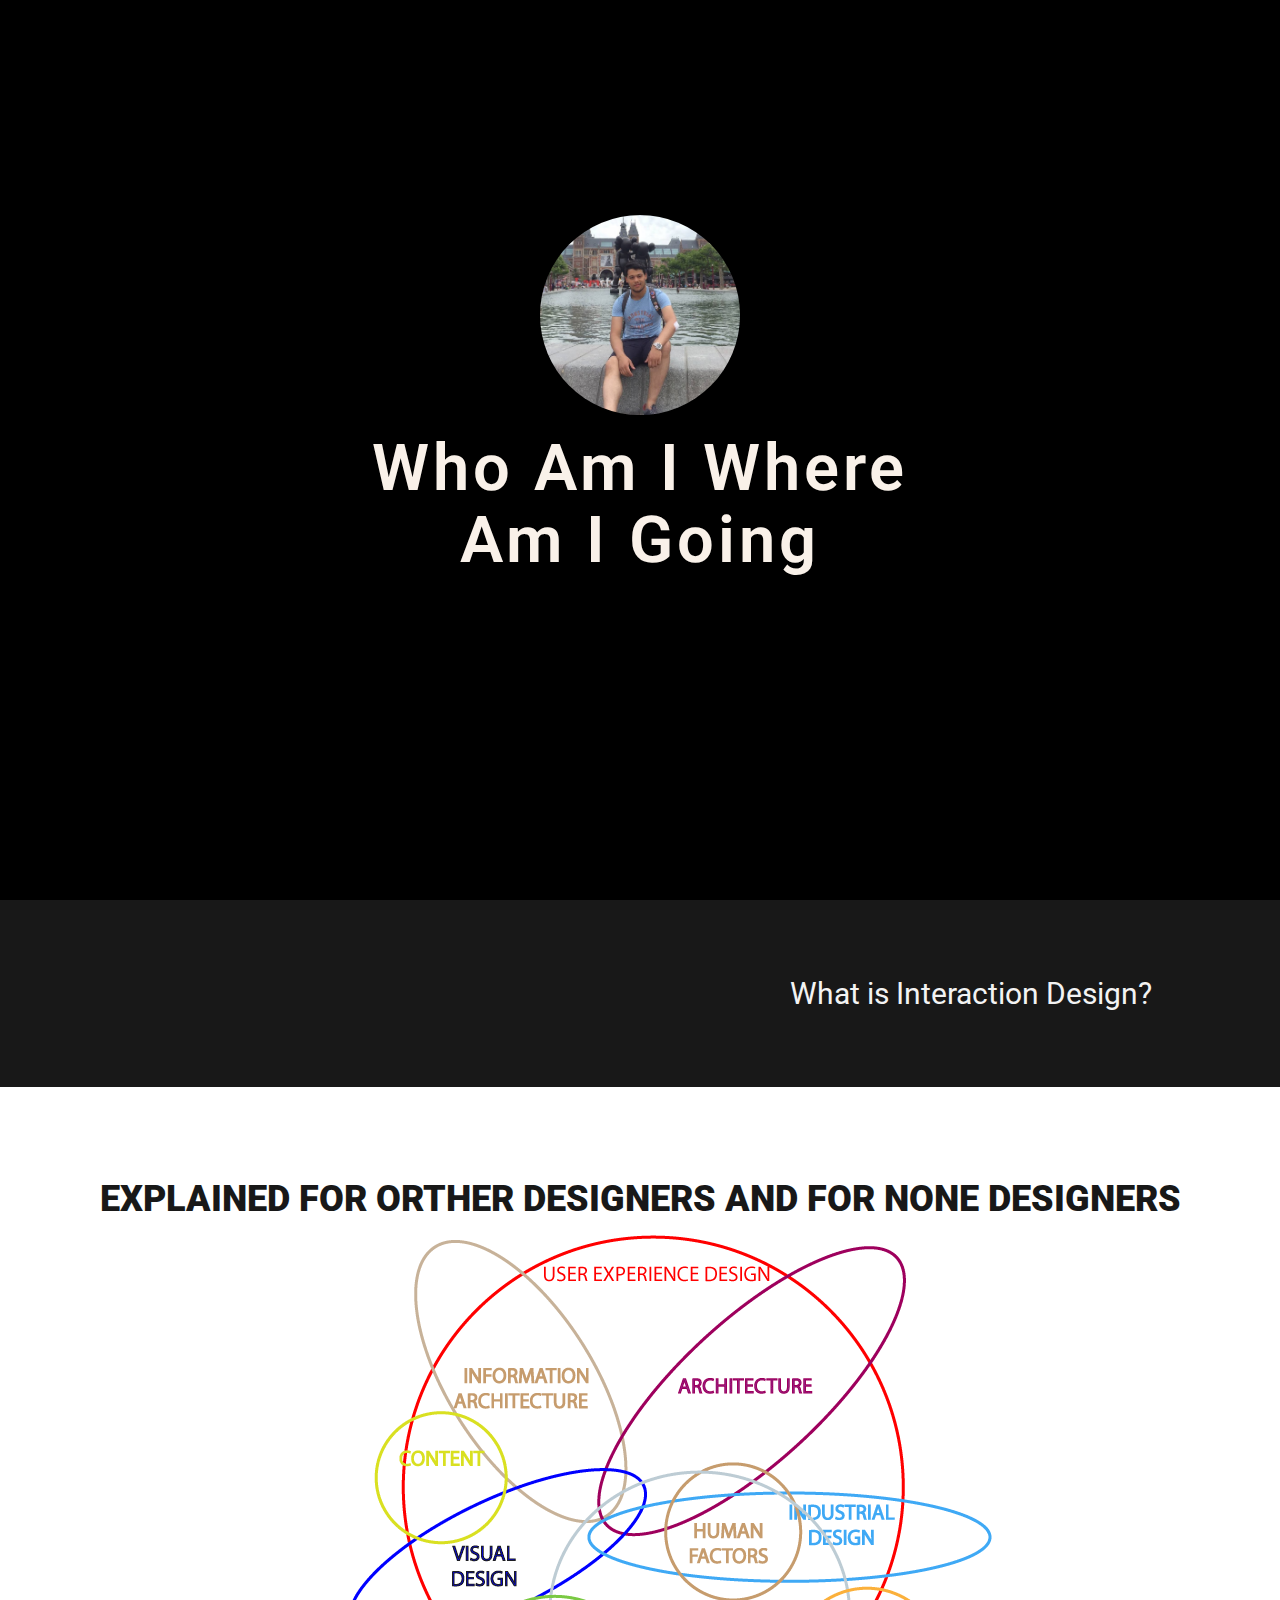
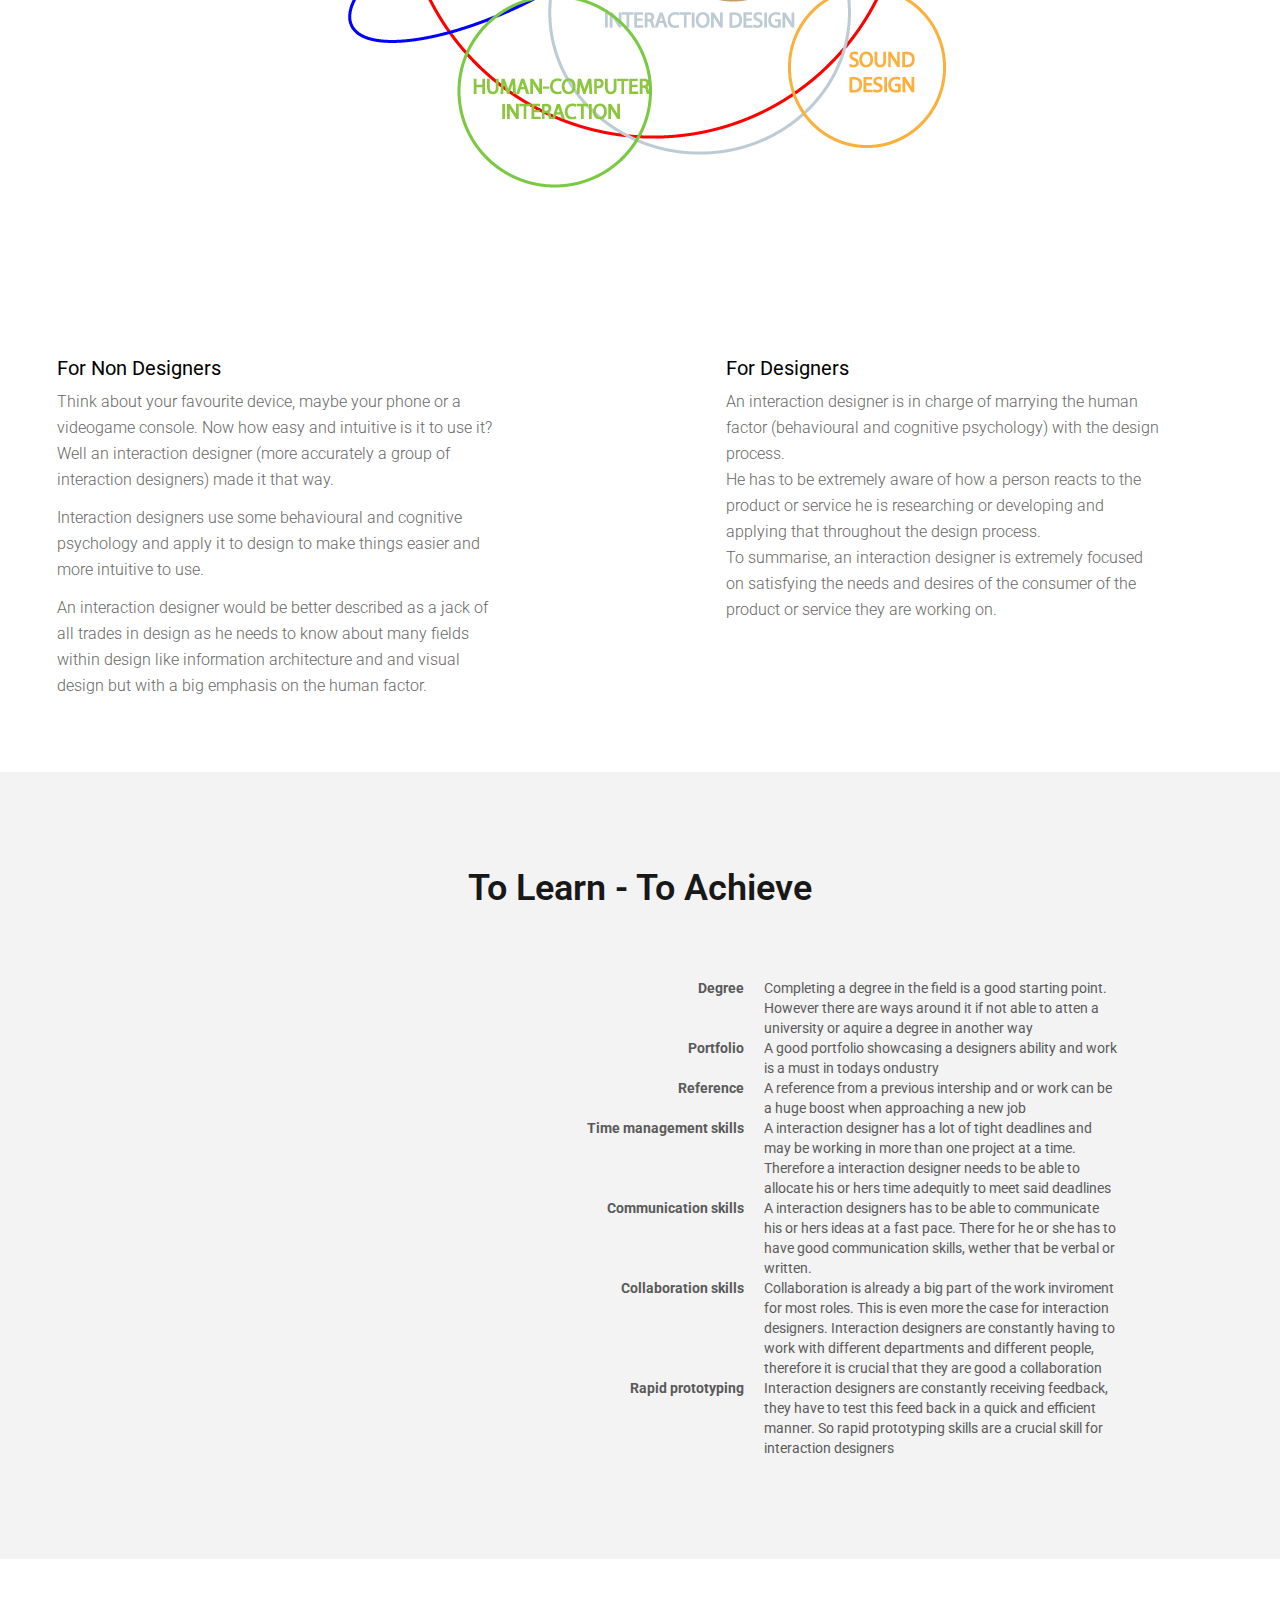
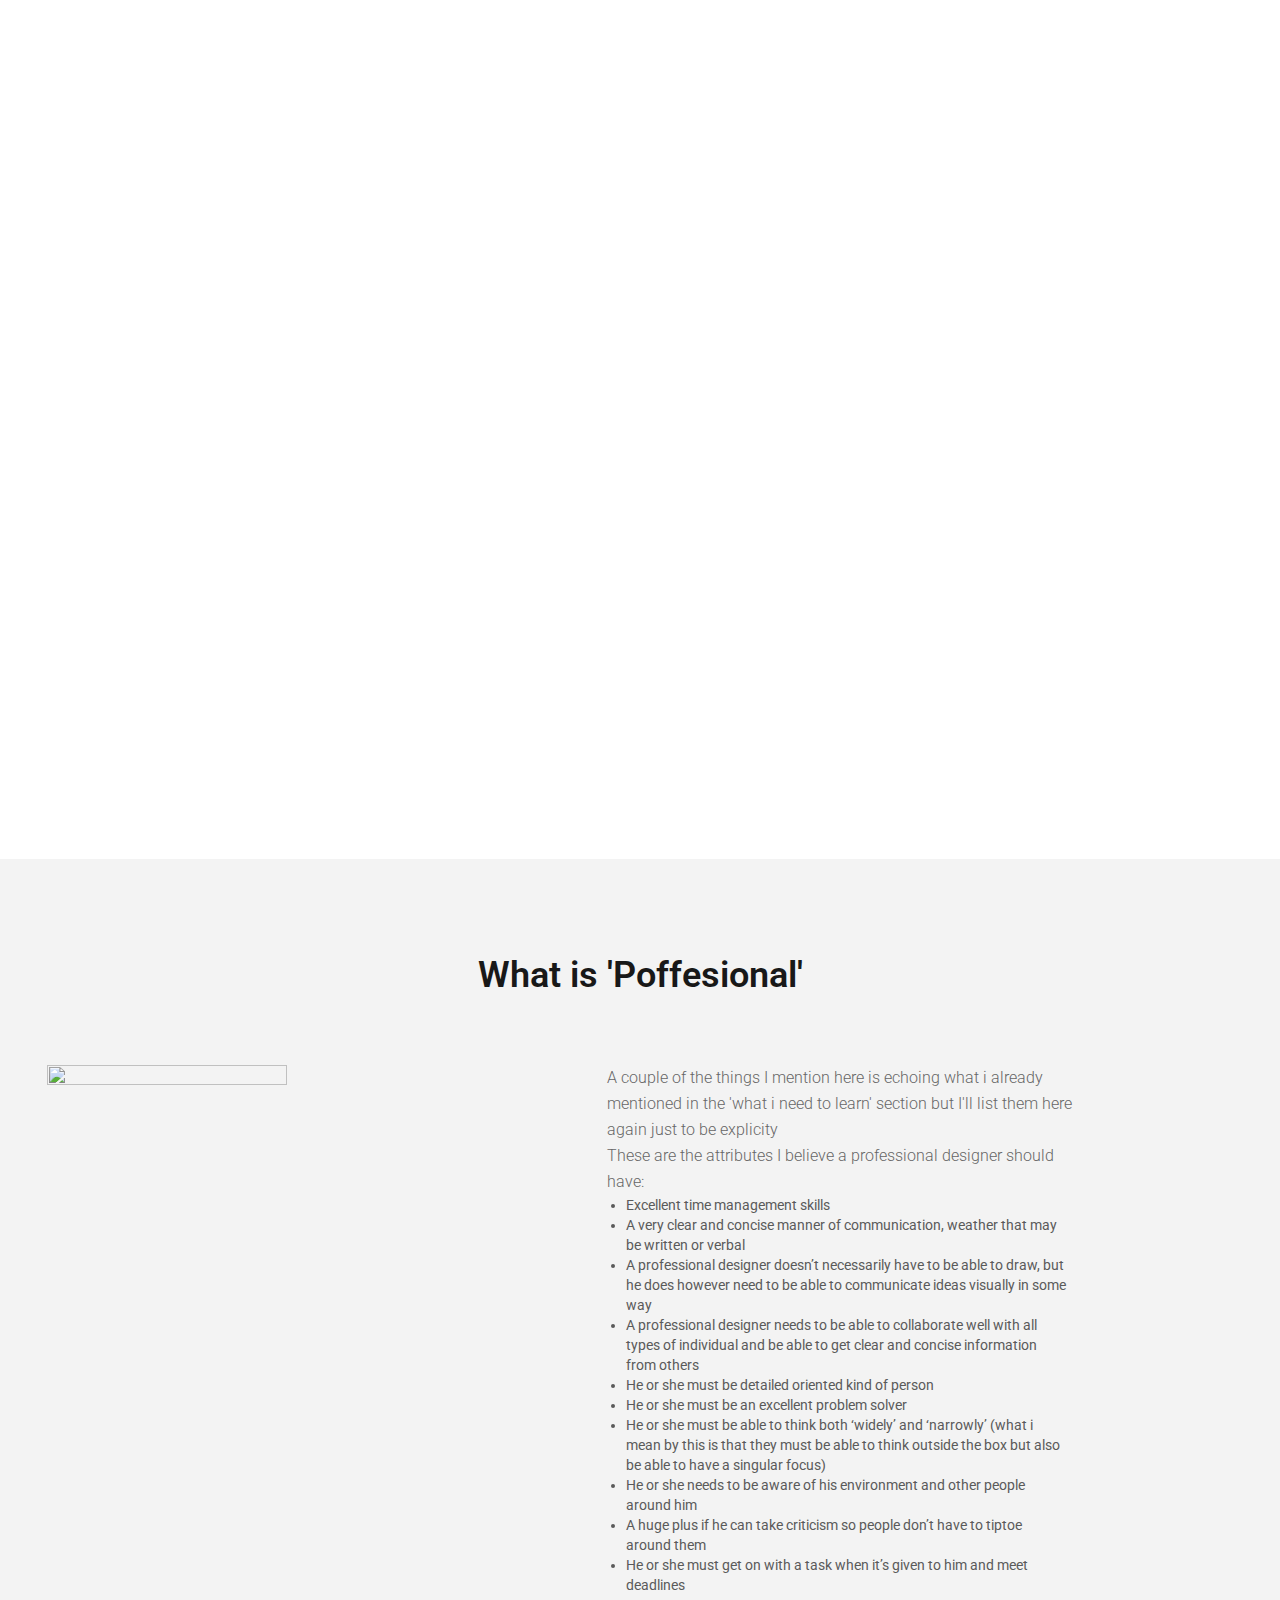
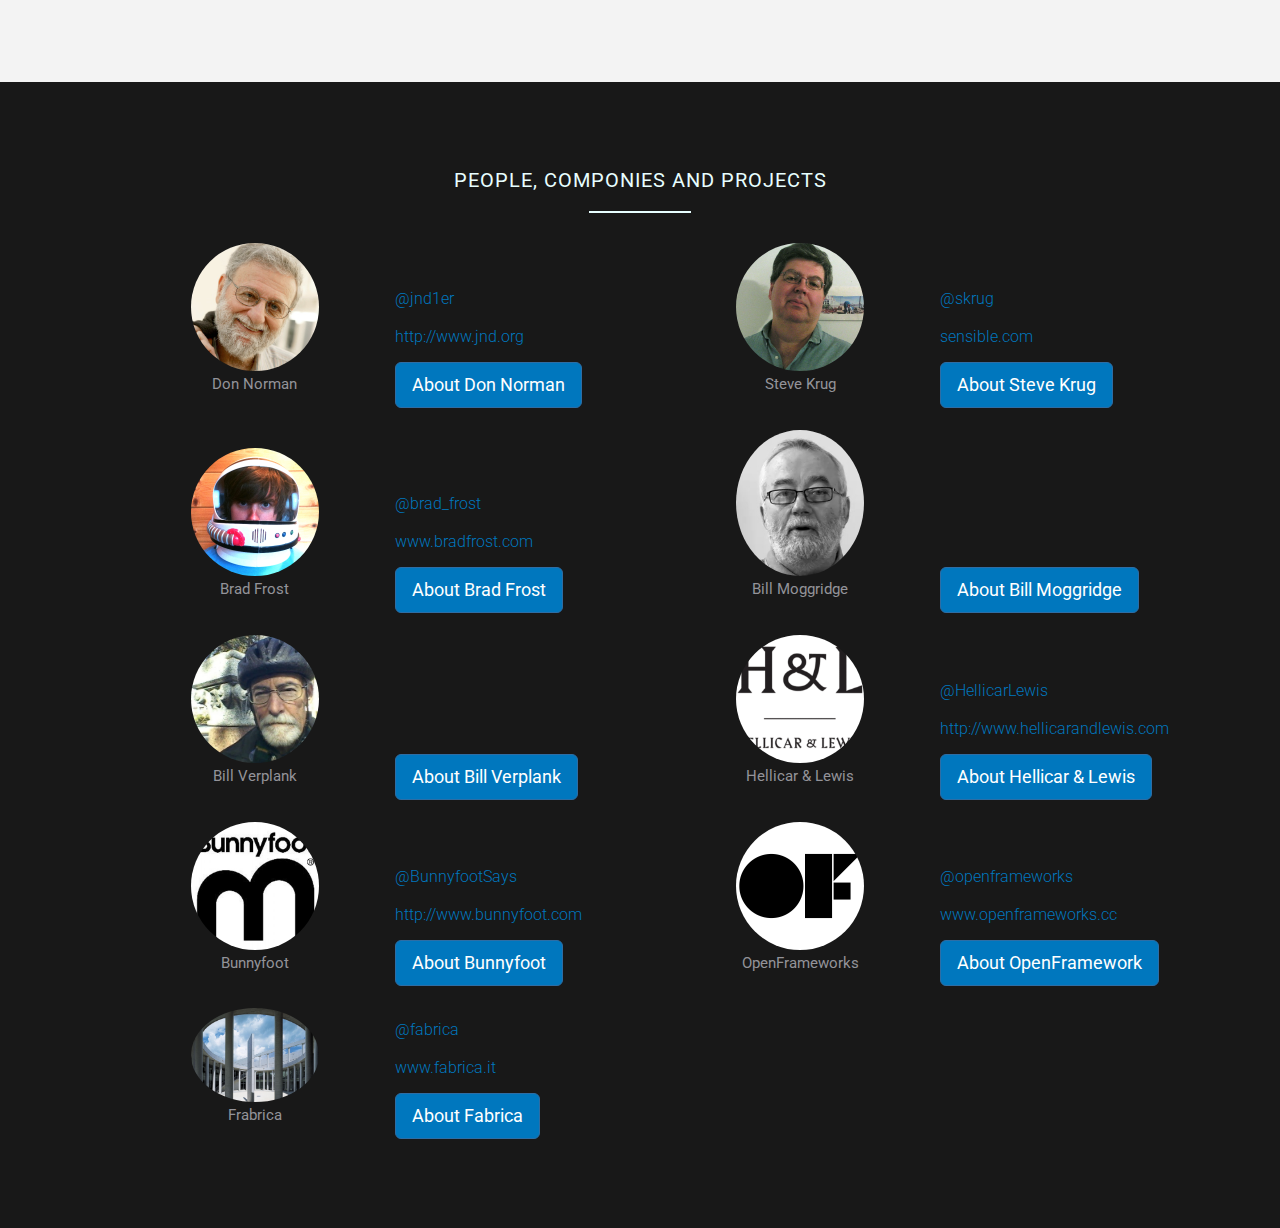
==== commit 13c53fa2: "few minor formatting changes" ====
--- a/index.html
+++ b/index.html
@@ -300,11 +300,11 @@
                                 <!-- <h2 class="quote">Explained for orther designers and for none designers</h2> -->
 
                                 <div class="emoti-logo">
-                                        <img src="img/interactionDesign.png">
+                                        <img src="img/WhatIsInteractionDesign.gif">
                                 </div>
                                 <div class="links clear">
                                         <div class="left">
-                                                <h4>For the Average Person</h4>
+                                                <h4>For Non Designers</h4>
                                                 <p>
                                                         Think about your favourite device, maybe your phone or a videogame console. Now how easy and intuitive is it to use it?
                                                         Well an interaction designer (more accurately a group of interaction designers) made it that way.
@@ -380,63 +380,33 @@
                         </div>
                 </div>
 
-                <div id="">
+
+
+                <div id="grey">
                         <div class="container">
-                                <h1>Where I Currently Am</h1>
-                                <div class="left">
-                                        <div class="carousel">
-                                                <div><img src="img/Rave.jpg"></div>
-                                                <div><img src="img/Rave1.jpeg"></div>
-                                                <div><img src="img/Rave2.jpg"></div>
-                                                <div><img src="img/CT.png"></div>
-                                                <div><img src="img/rpct1.jpg"></div>
-                                                <div><img src="img/rpct2.jpg"></div>
-                                        </div>
-                                </div>
-                                <div class="right ">
-                                        <p class='lead important'>This is where I currently am</p>
+                                <h1>What is 'Poffesional'</h1>
+
+                                <img class="leftImg" src="https://images.unsplash.com/photo-1425421669292-0c3da3b8f529?ixlib=rb-0.3.5&q=80&fm=jpg&crop=entropy&s=7f71c8404395415d5b17074b4d5e975a">
+
+                                <div class="right">
                                         <p>
-                                                I am currently a student at Ravensbourne studying Design and coding. As well as this I am a creative technologist through the Creative Technologist program with the Raspberry pi foundation.
+                                                A couple of the things I mention here is echoing what i already mentioned in the 'what i need to learn' section but I'll list them here again just to be explicity
                                         </p>
                                         <p>
-                                                I’m also somewhat of a striving hobbyist artist with a deep interest in interactive art (specially interactive art that involves technology). Due to my involvement with the Creative Technologist program I will soon be exhibiting my first piece of work in Ireland.
-                                        </p>
-                                        <!--  <h2>It's all open source on <a href="https://github.com/itomblack/emotion-twitter" alt="GitHub" target="_blank">GitHub</a>!</h2> -->
-                                </div>
-                        </div><!--/container -->
-                </div><!--grey-->
-
-                <div id="grey">
-                        <div class="container">
-                                <h1>Where Am Going!</h1>
-                                <div class="left">
-                                        <div class="carousel">
-                                                <div><img src="img/graduating.jpg"></div>
-                                                <div><img src="img/Fabrica.jpg"></div>
-                                                <div><img src="img/DesignStudio.jpg"></div>
-                                                <div><img src="img/artist.jpg"></div>
-                                                <div><img src="img/masters.jpg"></div>
-                                                <div><img src="img/uncertainty.png"></div>
-                                        </div>
-                                </div>
-                                <div class="right">
-                                        <p class='lead important'>This is where i might go</p>
-                                        <p>
-                                                Completing my BA degree in Design and Coding is one of my main focuses right now that, and finishing the Creative Technologist program am currently a part of.
-                                        </p>
-                                        <p>
-                                                After finishing my 3 years BA degree I would love to do ‘1 year at Fabrica’....<br/>
-                                                Now after this my timeline gets a bit murky as I’m not sure what direction I’ll be taking.
-                                                I don’t know for sure where I’ll be going but these are some of the places I could be going:
+                                                These are the attributes I believe a professional designer should have:
                                         </p>
                                         <ul>
-                                                <li>I might look for work at a studio</li>
-                                                <li>A career in the arts could be where I go next… I could explore my fascination with human behaviour and cognition</li>
-                                                <li>A masters could also be in the horizon <br>If I do go for a masters it’ll probably be specialising towards psychology</li>
+                                                <li>Excellent time management skills</li>
+                                                <li>A very clear and concise manner of communication, weather that may be written or verbal</li>
+                                                <li>A professional designer doesn’t necessarily have to be able to draw, but he does however need to be able to communicate ideas visually in some way</li>
+                                                <li>A professional designer needs to be able to collaborate well with all types of individual and be able to get clear and concise information from others</li>
+                                                <li>He or she must be detailed oriented kind of person</li>
+                                                <li>He or she must be an excellent problem solver</li>
+                                                <li>He or she must be able to think both ‘widely’ and ‘narrowly’ (what i mean by this is that they must be able to think outside the box but also be able to have a singular focus)</li>
+                                                <li>He or she needs to be aware of his environment and other people around him</li>
+                                                <li>A huge plus if he can take criticism so people don’t have to tiptoe around them</li>
+                                                <li>He or she must get on with a task when it’s given to him and meet deadlines</li>
                                         </ul>
-                                        <p>
-                                                All these options could happen or maybe only one or maybe even none of them… the future is filled with wonder and as long as i'm doing something I like that involves my interests I don’t mind where I end up.
-                                        </p>
                                         <!--  <h2>It's all open source on <a href="https://github.com/itomblack/emotion-twitter" alt="GitHub" target="_blank">GitHub</a>!</h2> -->
                                 </div>
                         </div><!--/container -->
--- a/stylesheets/rpct-style.css
+++ b/stylesheets/rpct-style.css
@@ -762,3 +762,11 @@
         height: 100vh;
         width: 100%;
 }
+
+.leftImg{
+        width: 45%;
+        height:80%;
+        display: block;
+        float: left;
+        margin-top: 5%;
+}
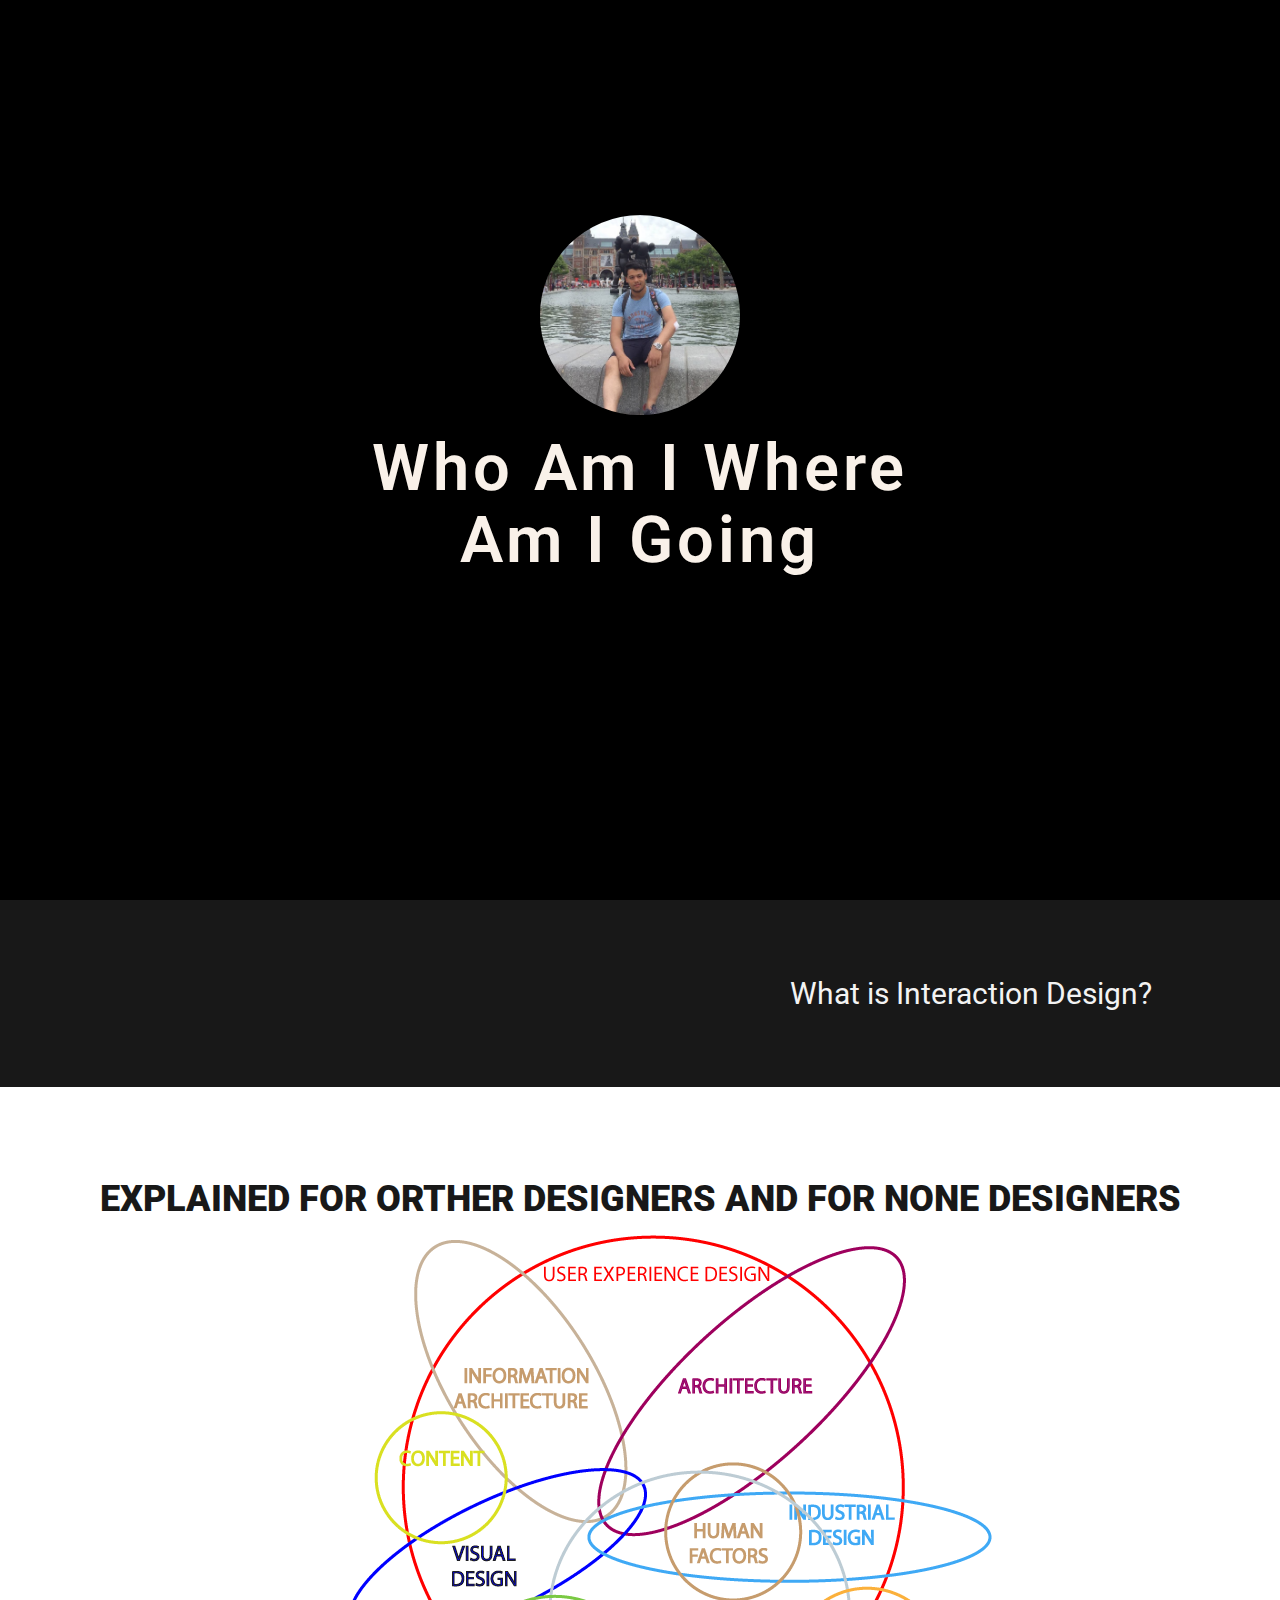
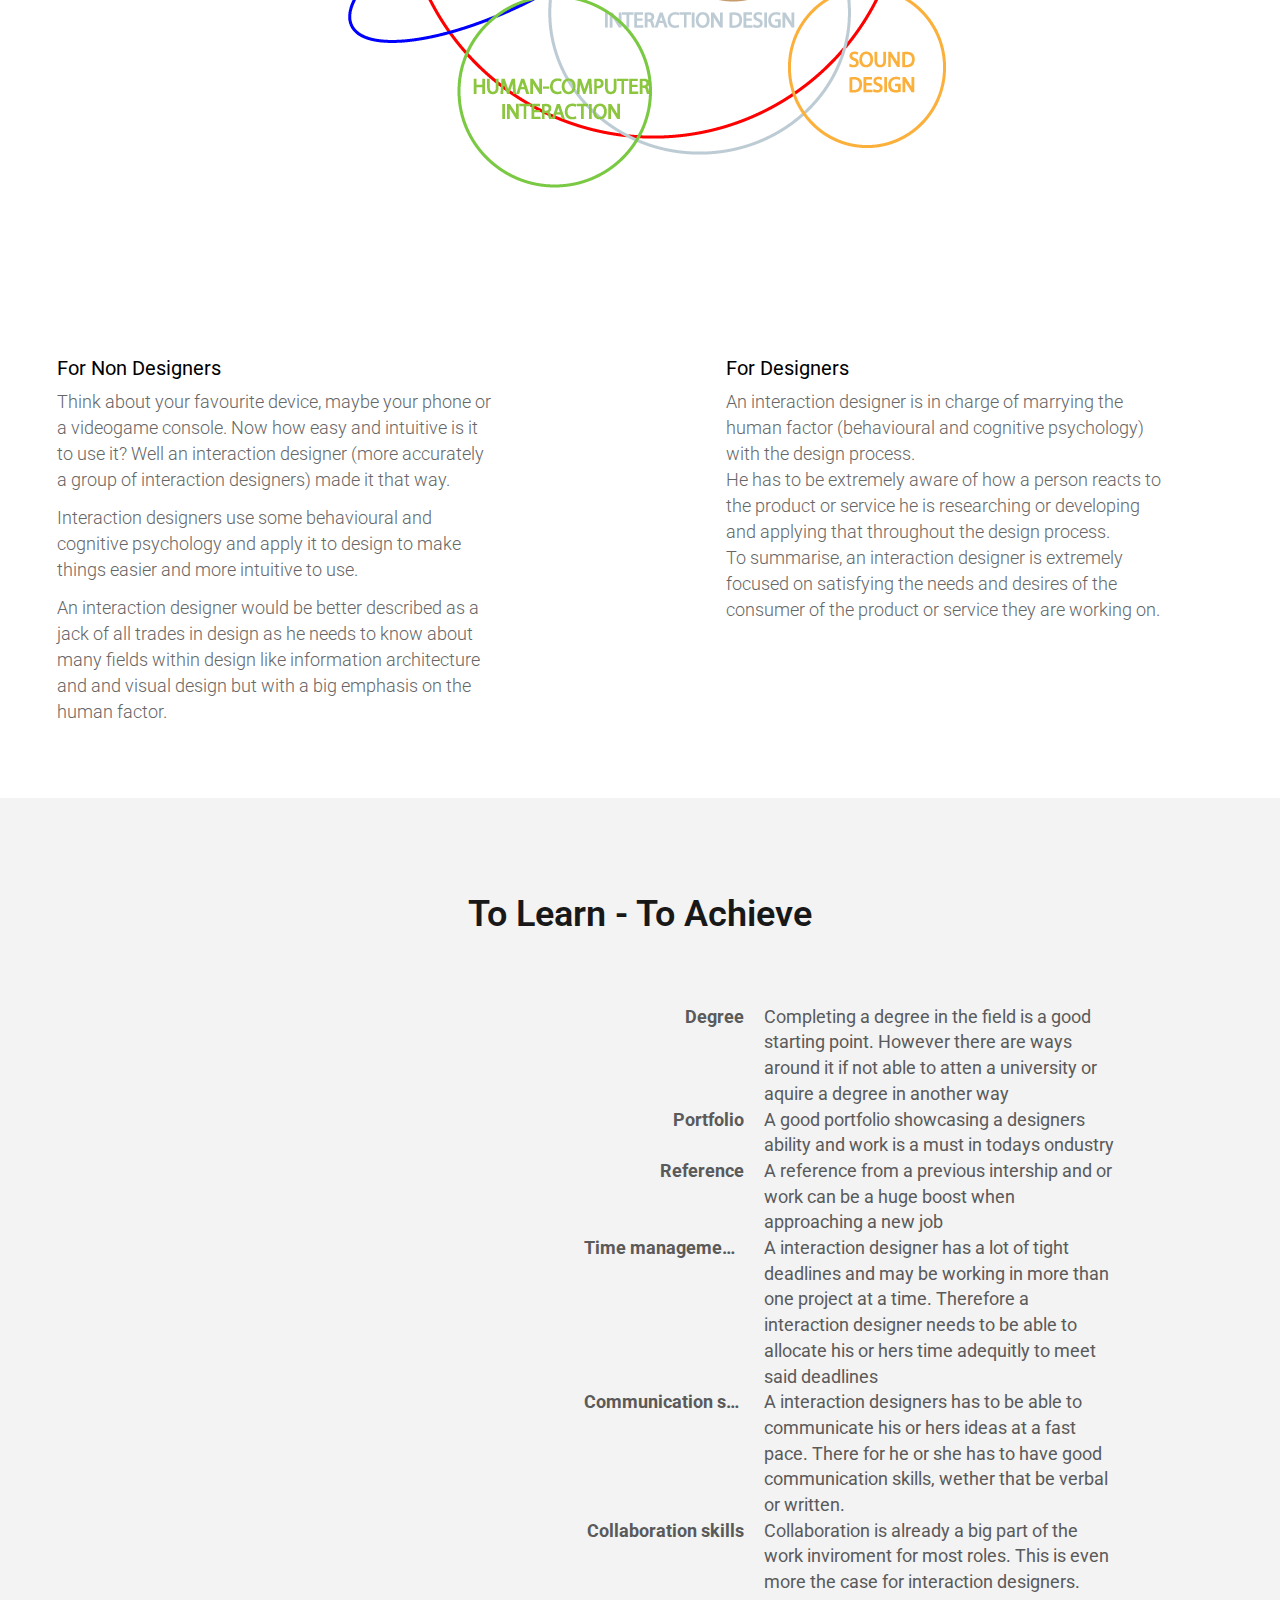
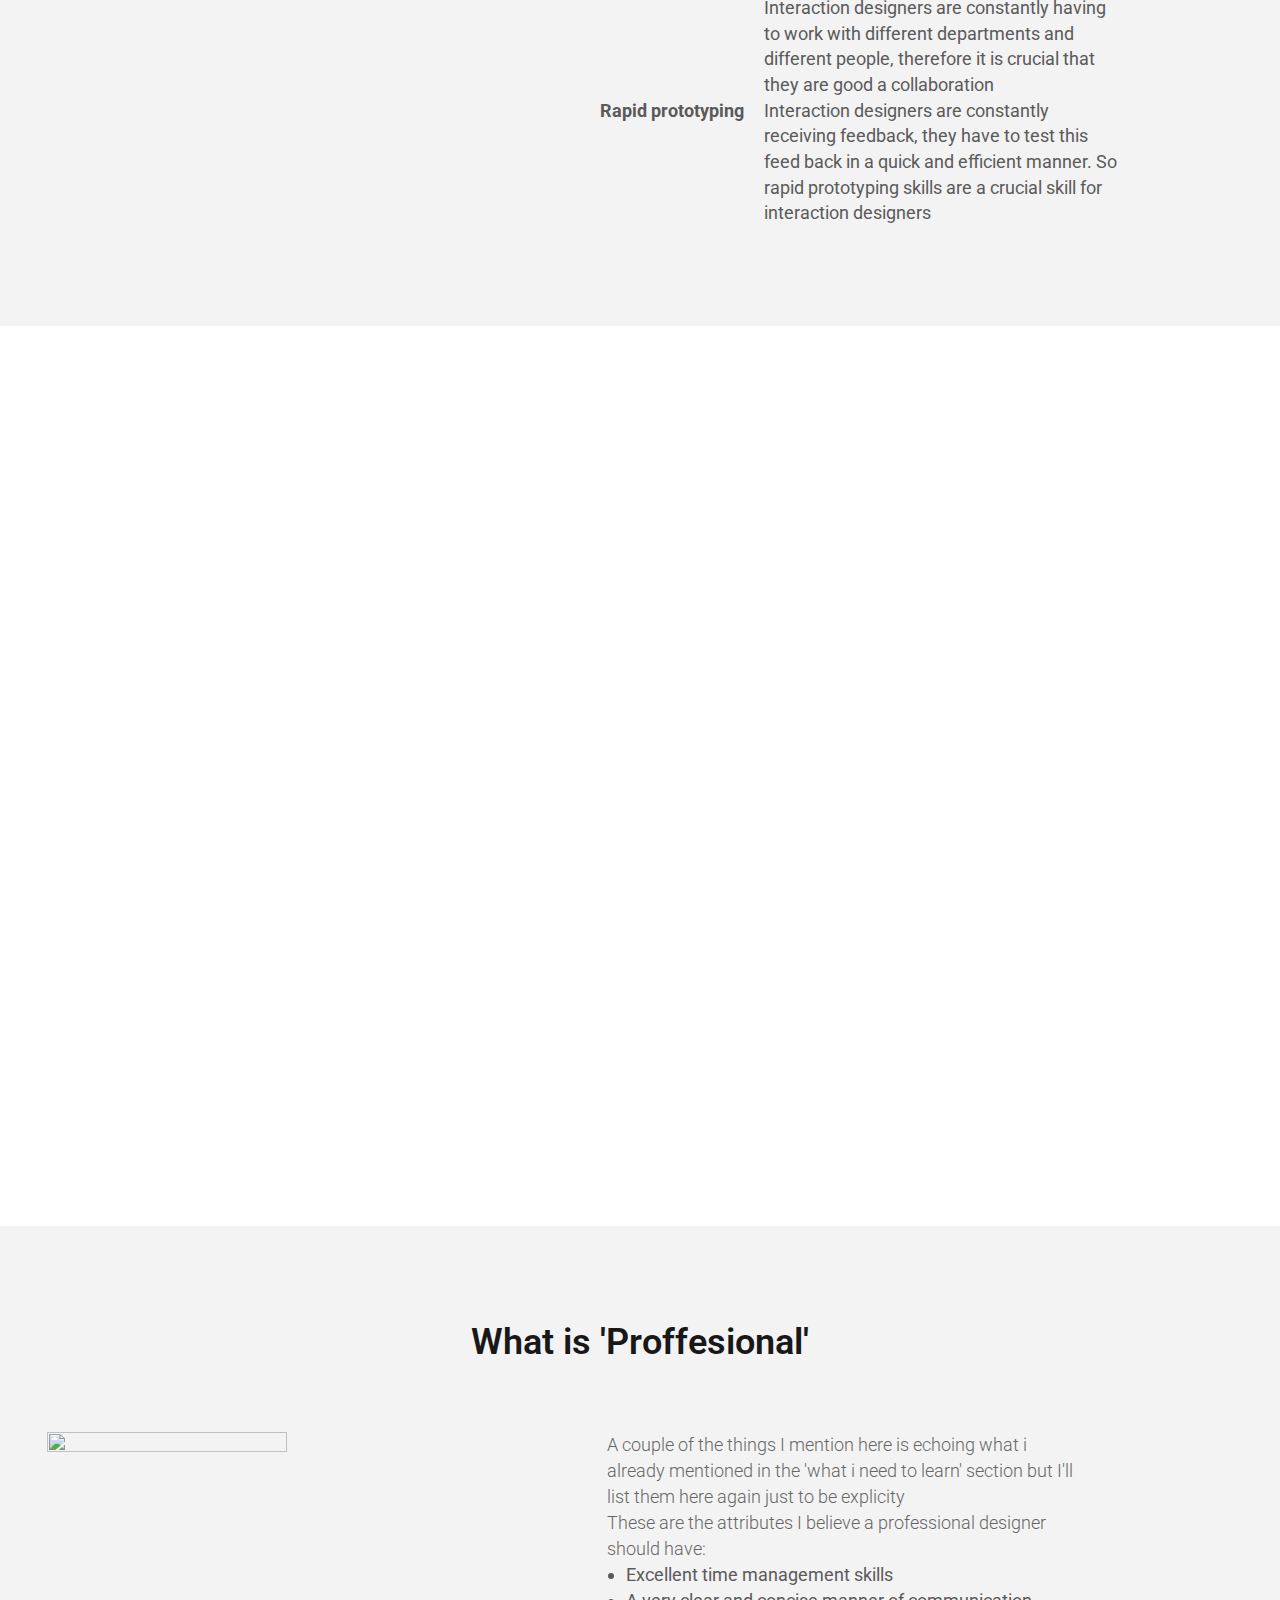
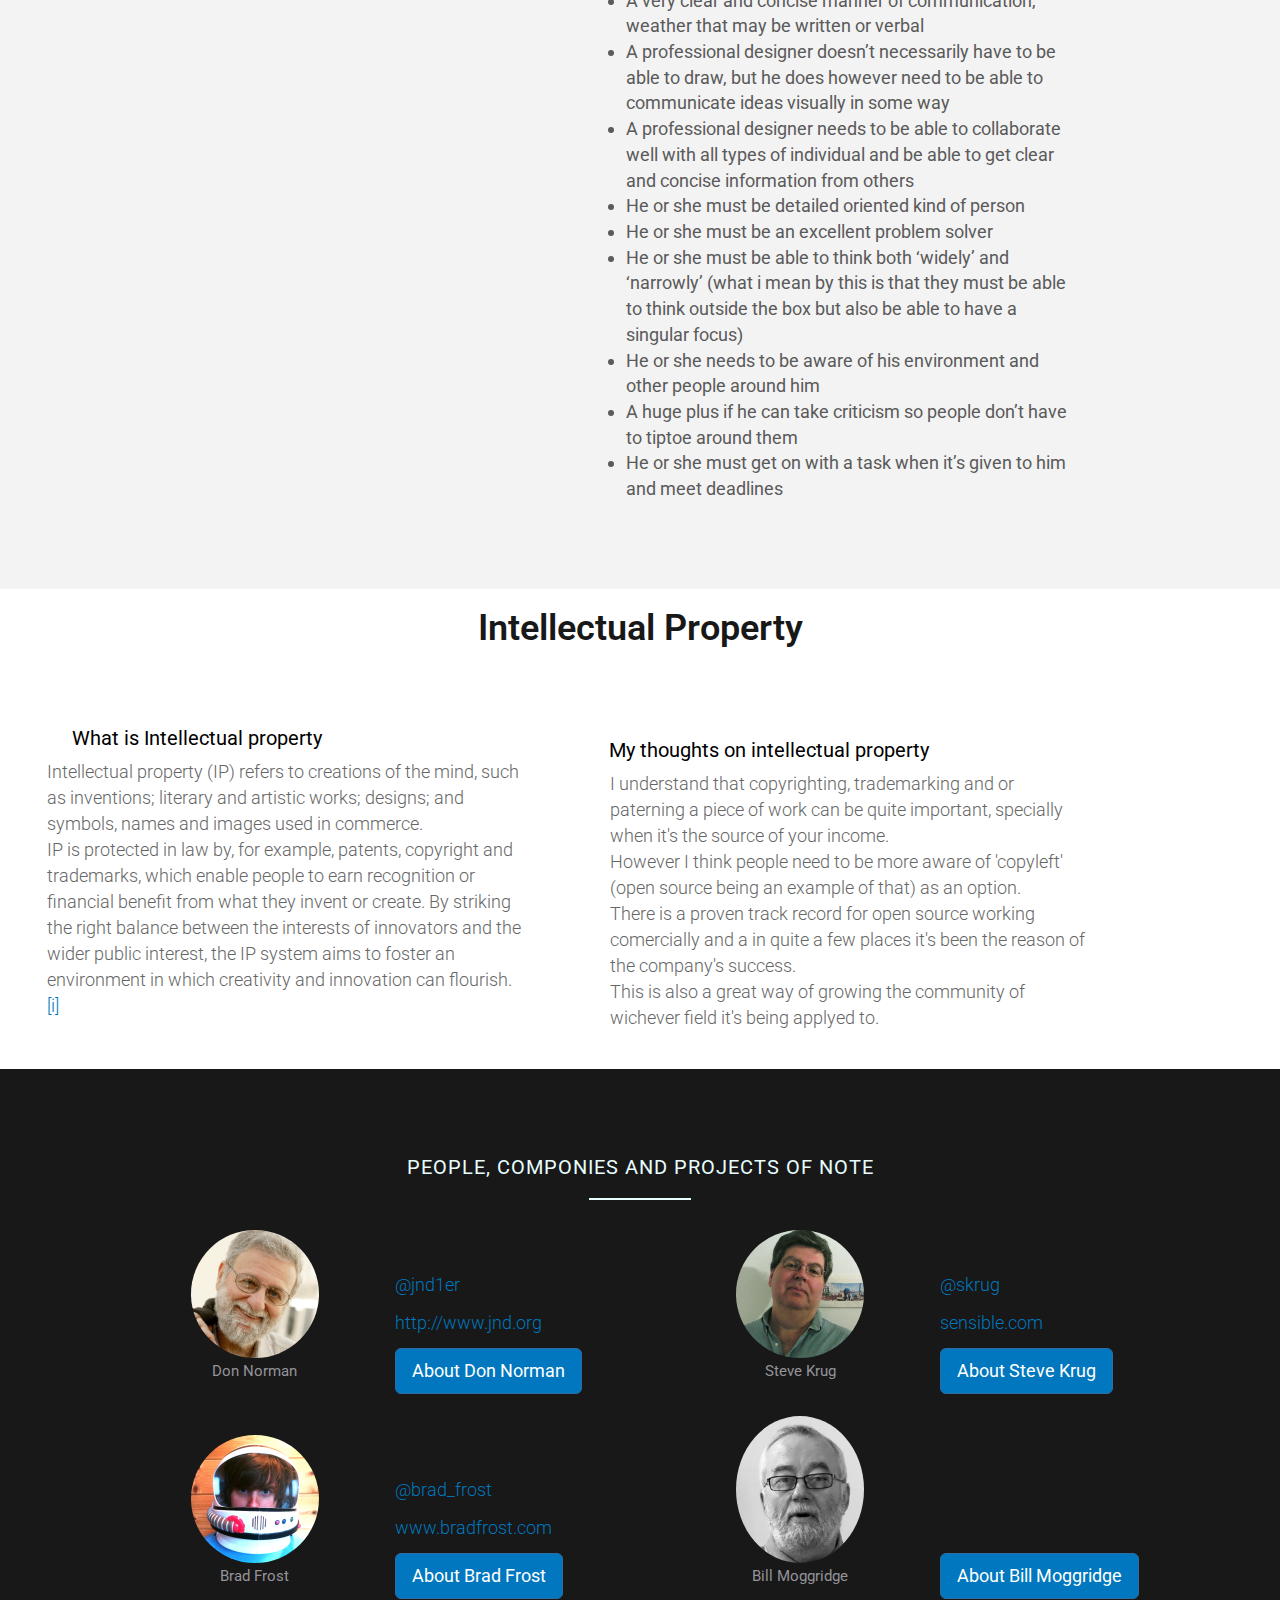
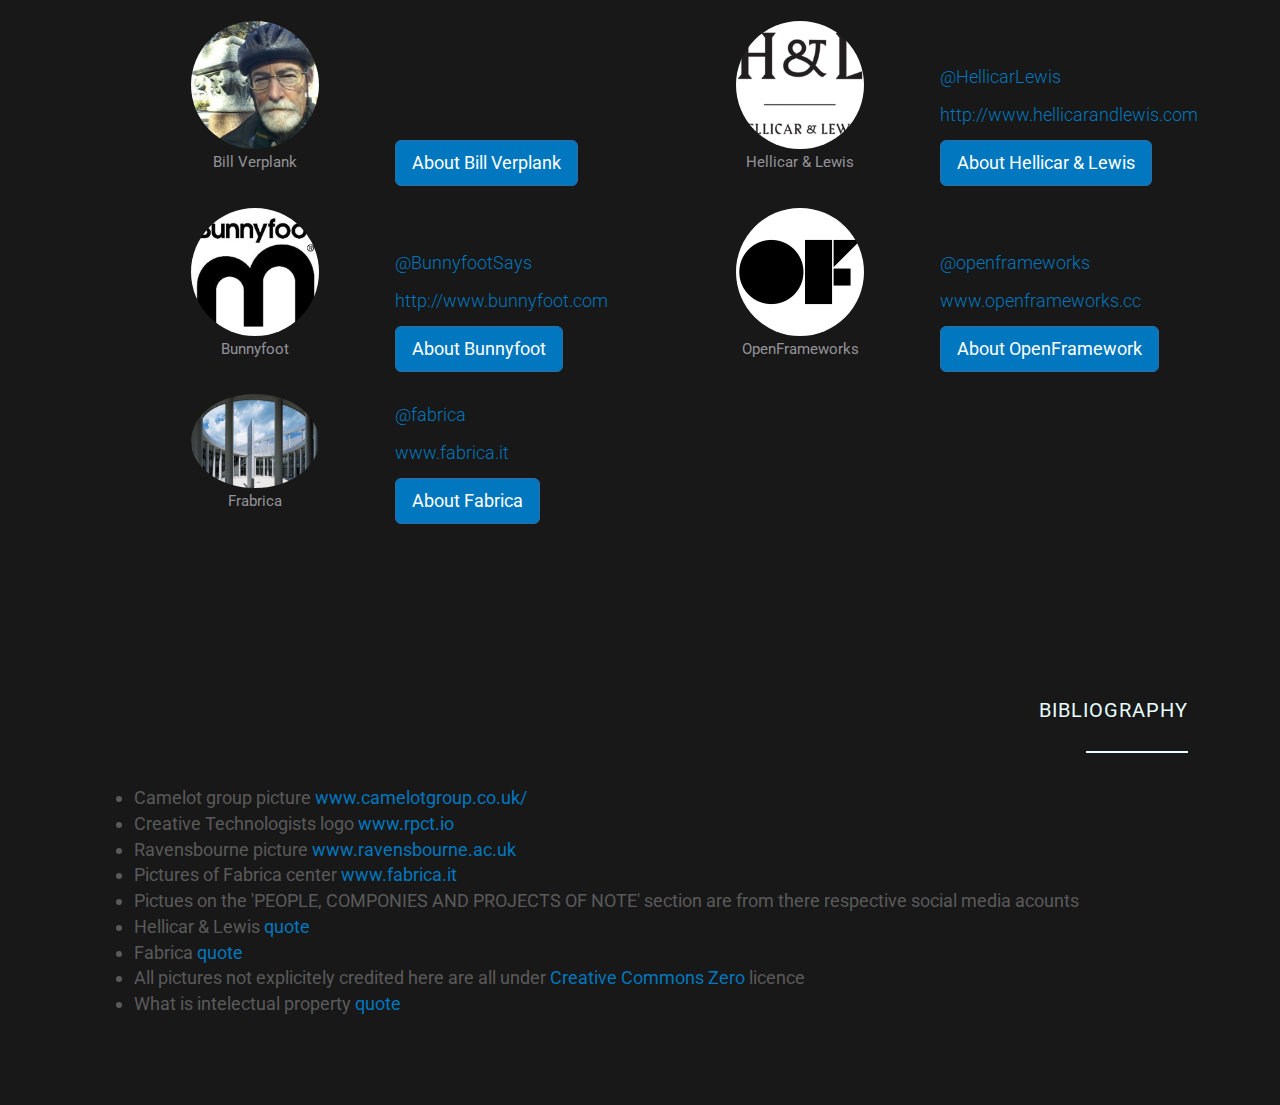
==== commit 7feed033: "added new 'sections'" ====
--- a/index.html
+++ b/index.html
@@ -184,7 +184,7 @@
                                         <p>
                                                 Hellicar&Lewis is a craft, design and technology studio. We design experiences over a variety of mediums that put the user first. We believe if you gift users with systems that augment their existing behaviour they will reward you with their attention.
                                                 <br><br>
-                                                We are inspired by the <a href="https://en.wikipedia.org/wiki/John_Lasseter">John Lasseter quote</a>: “The art challenges the technology, and the technology inspires the art.”
+                                                We are inspired by the <a href="https://en.wikipedia.org/wiki/John_Lasseter">John Lasseter quote</a>: “The art challenges the technology, and the technology inspires the art.” <a href="#HLQuote">[i]</a>
                                         </p>
                                 </blockquote>
                         </div>
@@ -257,6 +257,7 @@
                                         </p>
                                         <p>
                                                 Fabrica aims to inspire a specific creative category of young “social catalysts” who, at the end of their experience at the centre, will continue their work independently.
+                                                <a href="#fabricaQuote">[i]</a>
                                         </p>
                                 </blockquote>
                         </div>
@@ -384,7 +385,7 @@
 
                 <div id="grey">
                         <div class="container">
-                                <h1>What is 'Poffesional'</h1>
+                                <h1>What is 'Proffesional'</h1>
 
                                 <img class="leftImg" src="https://images.unsplash.com/photo-1425421669292-0c3da3b8f529?ixlib=rb-0.3.5&q=80&fm=jpg&crop=entropy&s=7f71c8404395415d5b17074b4d5e975a">
 
@@ -412,14 +413,43 @@
                         </div><!--/container -->
                 </div><!--grey-->
 
+                <div id="" >
+                        <div class="container  noButt">
+                                <h1>Intellectual Property</h1>
+                                <div class="left">
+                                        <h4>What is Intellectual property</h4>
+                                        <p>
+                                                Intellectual property (IP) refers to creations of the mind, such as inventions; literary and artistic works; designs; and symbols, names and images used in commerce.
+                                                <br>
+                                                IP is protected in law by, for example, patents, copyright and trademarks, which enable people to earn recognition or financial benefit from what they invent or create.
+                                                By striking the right balance between the interests of innovators and the wider public interest, the IP system aims to foster an environment in which creativity and innovation can flourish. <a href="IPQuote">[i]</a>
+                                        </p>
+                                        <p>
+                                                <br>
+                                        </p>
+                                </div>
+                                <div class="right">
+                                        <h4>My thoughts on intellectual property</h4>
+                                        <p>
+                                                I understand that copyrighting, trademarking and or paterning a piece of work can be quite important, specially when it's the source of your income.
+                                        </p>
+                                        <p>
+                                                However I think people need to be more aware of 'copyleft' (open source being an example of that) as an option.<br>
+                                                There is a proven track record for open source working comercially and a in quite a few places it's been the reason of the company's success.<br>
+                                                This is also a great way of growing the community of wichever field it's being applyed to.
+                                        </p>
+                                        <p><br></p>
+                                </div>
+                        </div><!--/container -->
+                </div><!--grey-->
+
                 <!-- ********** creators SECTION - Part 2 ********** -->
                 <div id="blk">
                         <div class="container">
                                 <div class="row">
                                         <div class="col-md-6 col-md-offset-3 w">
-                                                <h5 class="centered">People, Componies and Projects</h5>
+                                                <h5 class="centered">People, Componies and Projects of Note</h5>
                                                 <hr class="aligncenter">
-
                                         </div>
                                 </div><!--/row -->
 
@@ -566,9 +596,37 @@
                                                                                                                 </div><!--/col-md-4-->
 
                                                                                                         </div><!--/row -->
-
-                                                                                                </div><!--/container -->
+                                                                                                </div>
                                                                                         </div><!--/blk -->
+                                                                                        <div id="blk">
+                                                                                                <div class="container">
+                                                                                                        <div class="container">
+                                                                                                                <div class="row">
+                                                                                                                        <div class="col-md-6 col-md-offset-3 w bibli">
+                                                                                                                                <h5 class="">Bibliography</h5>
+                                                                                                                                <hr class="">
+                                                                                                                        </div>
+                                                                                                                </div><!--/row -->
+                                                                                                                <div class="container">
+                                                                                                                        <p>
+                                                                                                                                <ul>
+                                                                                                                                        <li>Camelot group picture <a href="http://www.camelotgroup.co.uk/">www.camelotgroup.co.uk/</a></li>
+                                                                                                                                        <li>Creative Technologists logo <a href="http://www.rpct.io">www.rpct.io</a></li>
+                                                                                                                                        <li>Ravensbourne picture <a href="http://www.ravensbourne.ac.uk">www.ravensbourne.ac.uk</a></li>
+                                                                                                                                        <li>Pictures of Fabrica center <a href="http://www.fabrica.it">www.fabrica.it</a></li>
+                                                                                                                                        <li>Pictues on the 'PEOPLE, COMPONIES AND PROJECTS OF NOTE' section are from there respective social media acounts</li>
+                                                                                                                                        <li id="HLQuote">Hellicar & Lewis <a href="http://www.hellicarandlewis.com/">quote</a></li>
+                                                                                                                                        <li id="fabricaQuote">Fabrica <a href="http://www.fabrica.it/about/?lang=en_us">quote</a></li>
+                                                                                                                                        <li>All pictures not explicitely credited here are all under <a href="http://creativecommons.org/publicdomain/zero/1.0/">Creative Commons Zero</a>  licence</li>
+                                                                                                                                        <li id="IPQuote">What is intelectual property <a href="http://www.wipo.int/about-ip/en/">quote</a></li>
+                                                                                                                                </ul>
+                                                                                                                        </p>
+                                                                                                                </div>
+                                                                                                        </div><!--/container -->
+                                                                                                </div>
+                                                                                        </div>
+
+
 
 
 
--- a/stylesheets/rpct-style.css
+++ b/stylesheets/rpct-style.css
@@ -770,3 +770,19 @@
         float: left;
         margin-top: 5%;
 }
+
+p,ul,dl{
+        font-size: 18px;
+}
+
+.bibli{
+        float: right;
+}
+
+.bibli h5{
+        text-align: right;
+}
+
+.bibli hr{
+        float: right;
+}
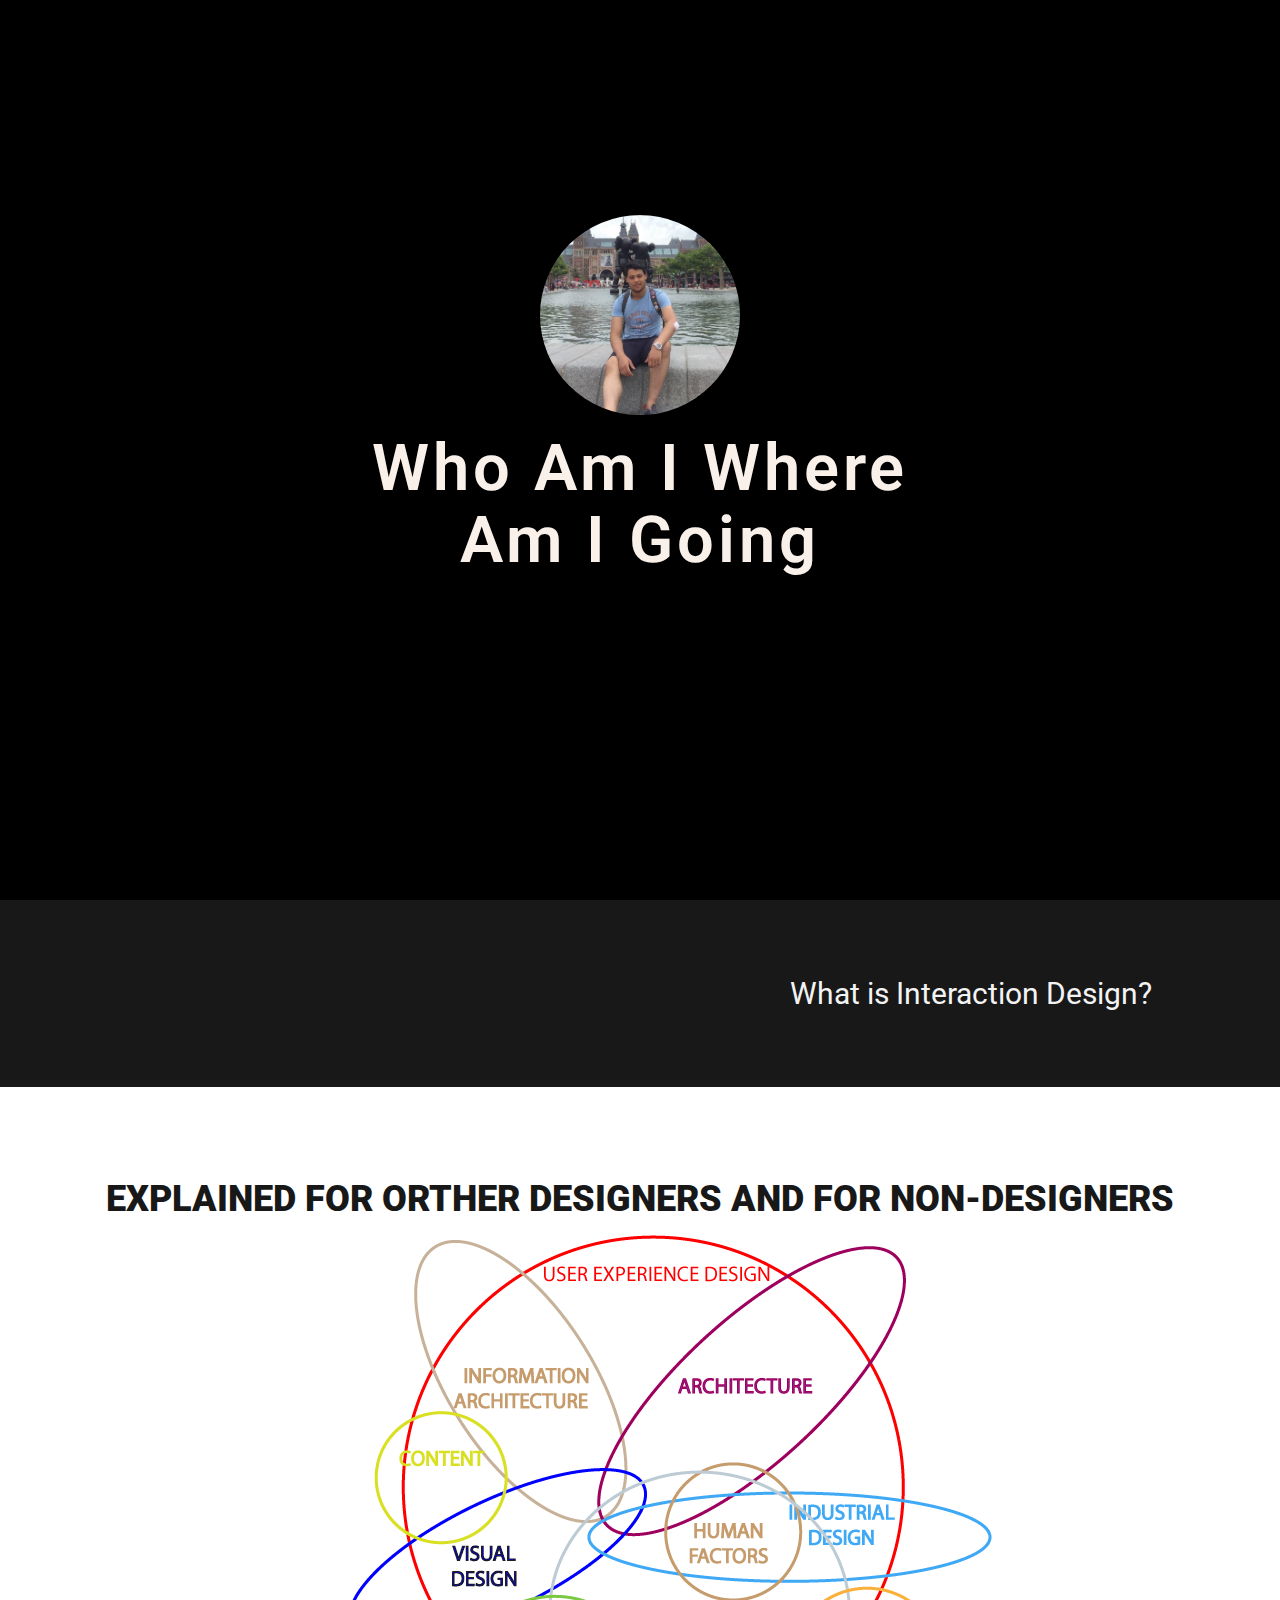
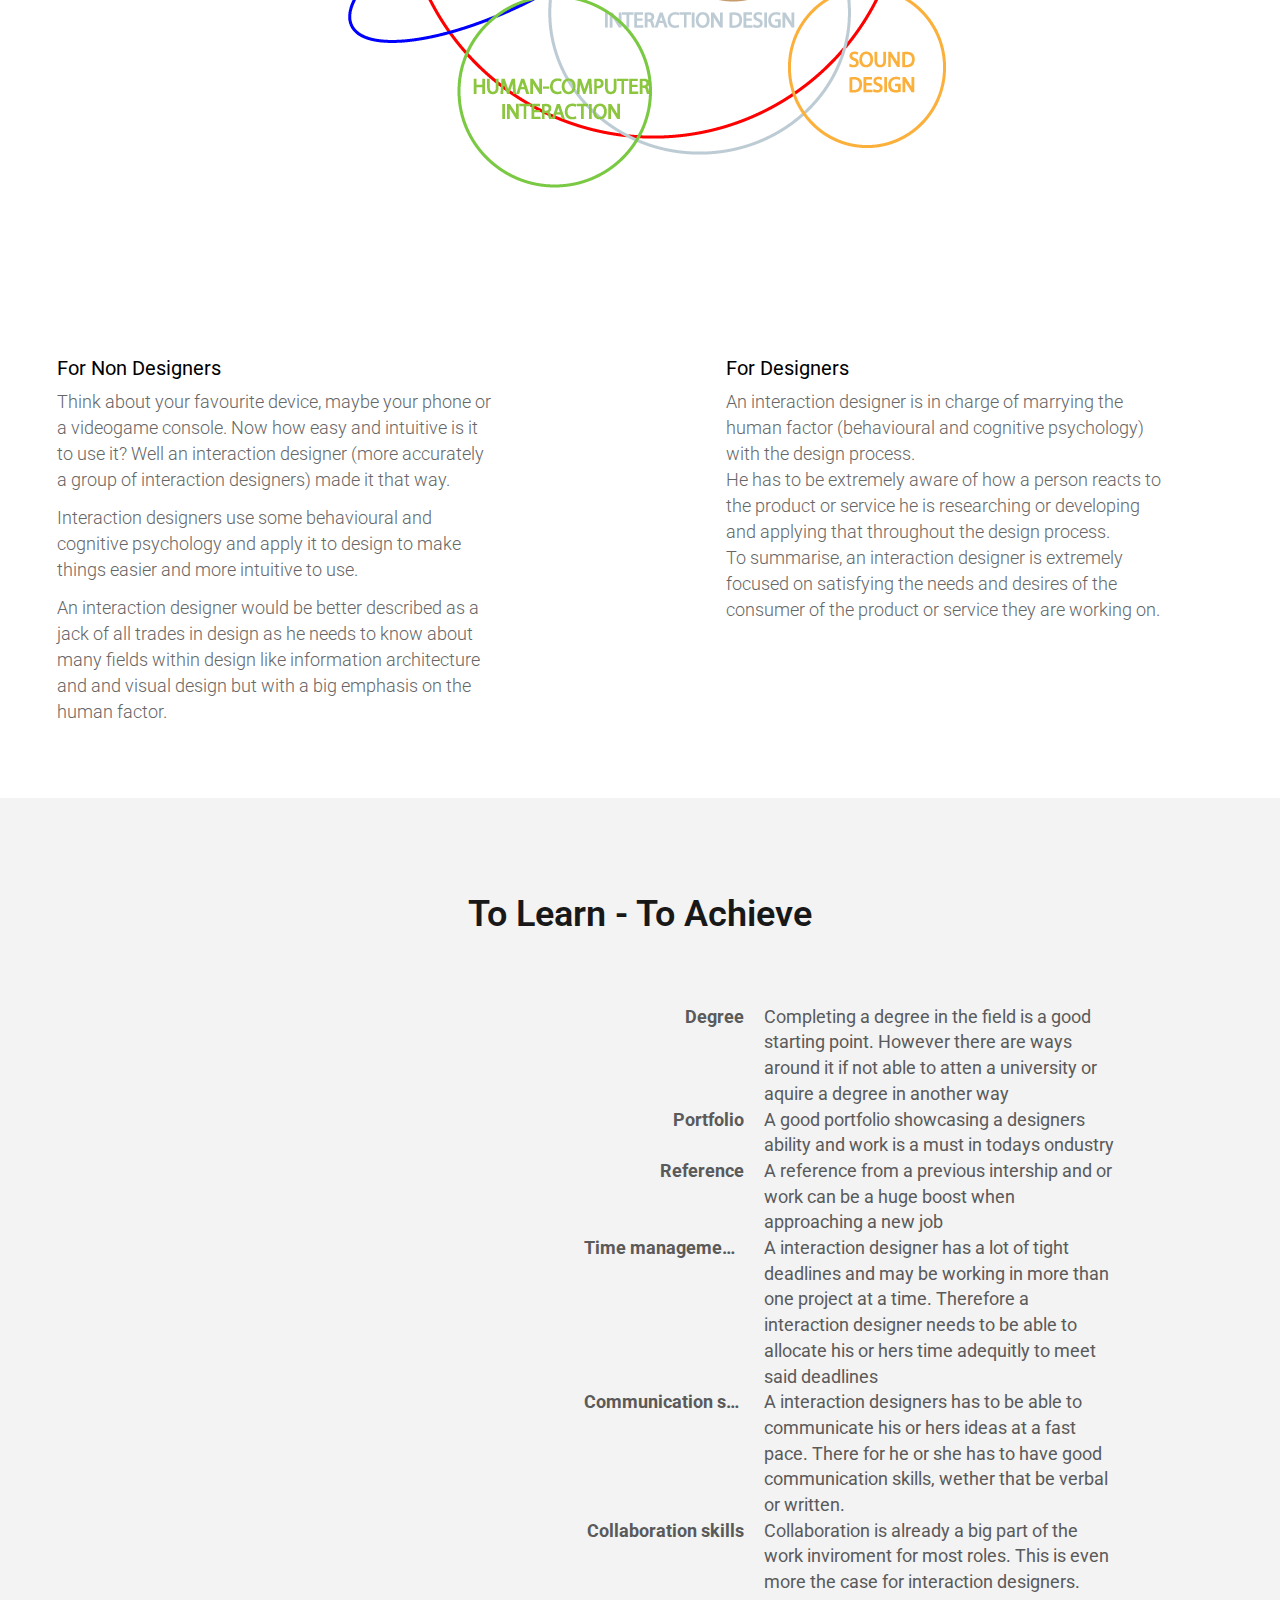
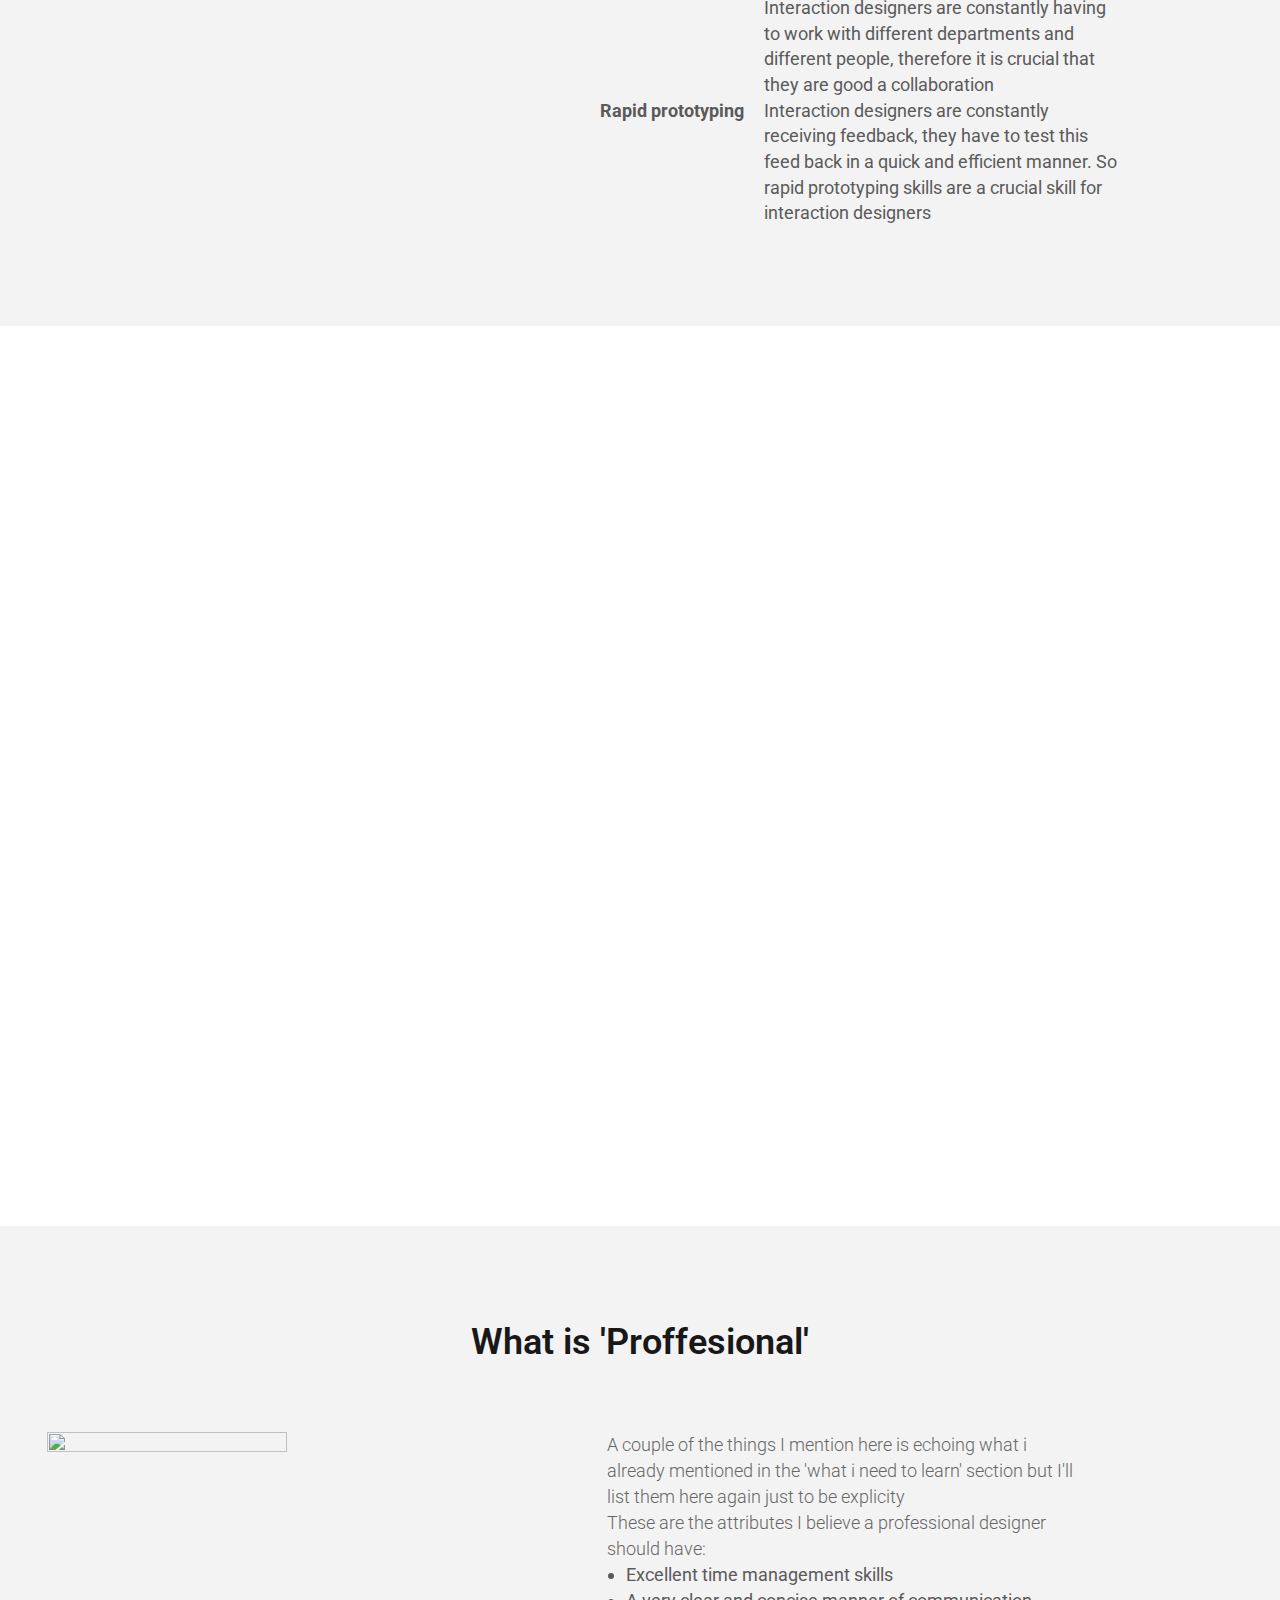
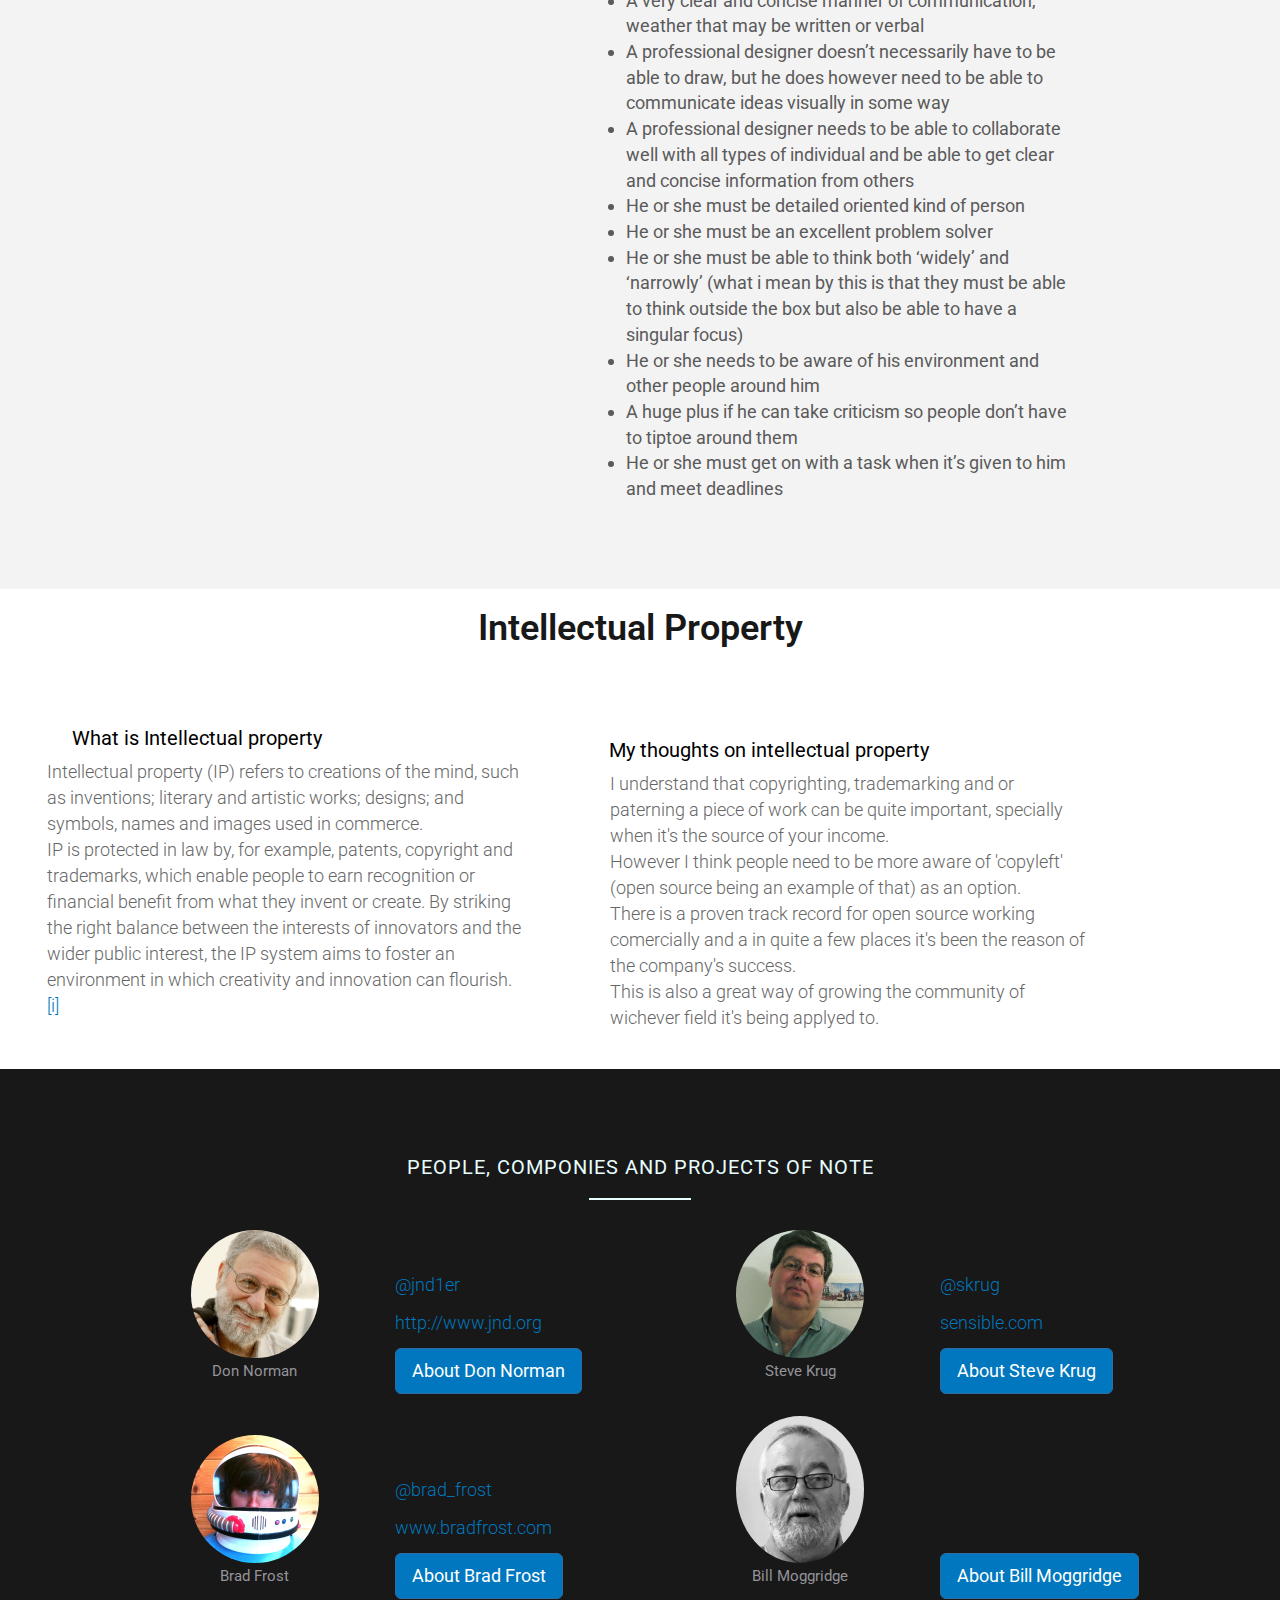
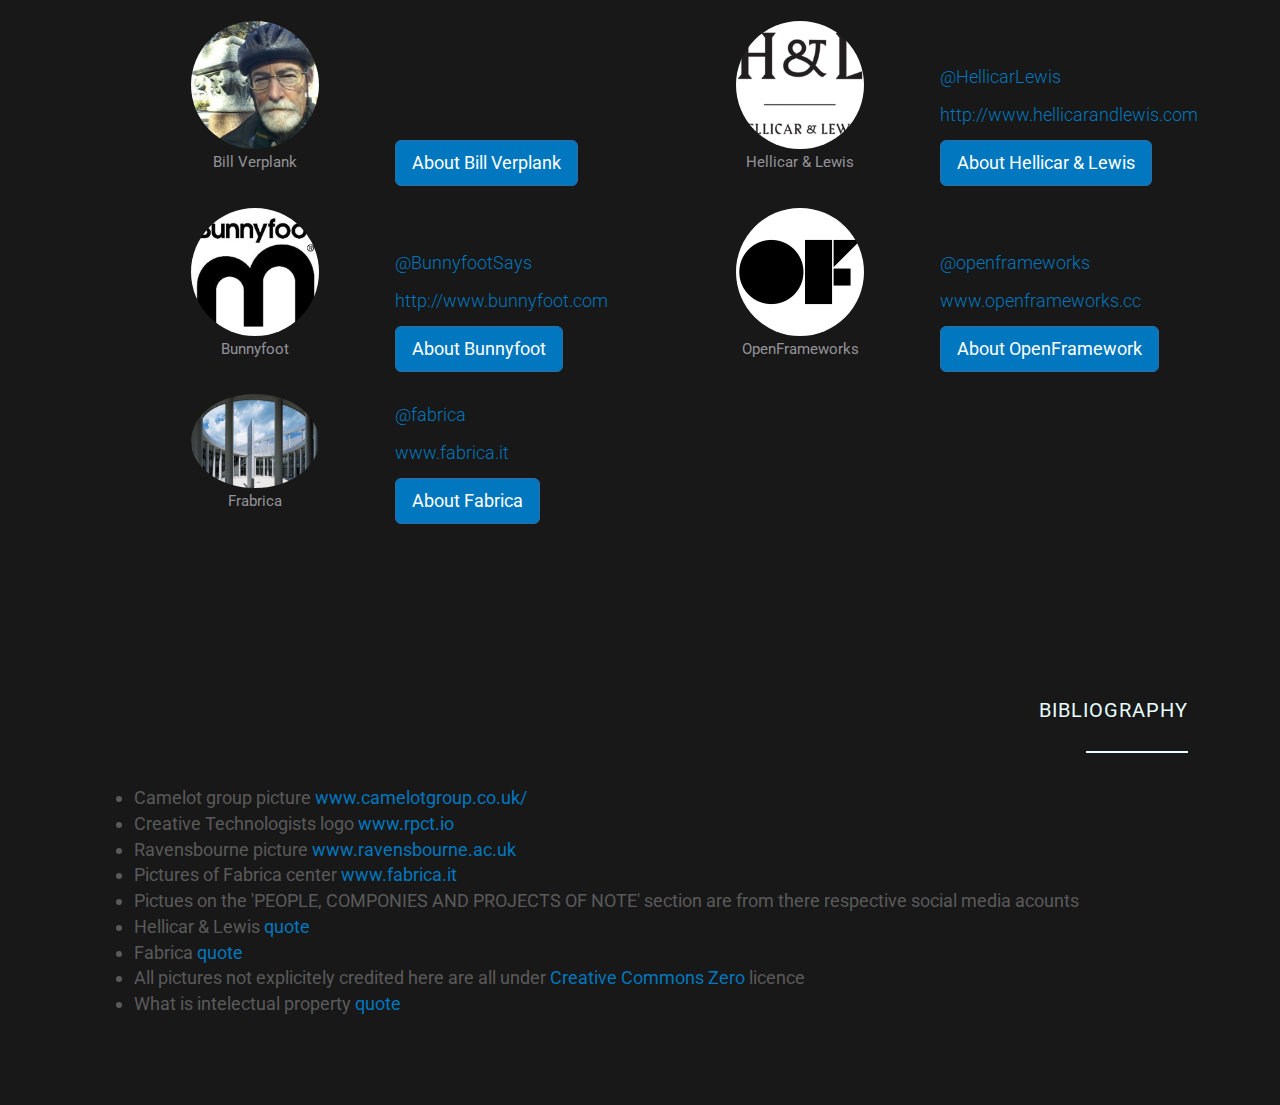
==== commit c7836f95: "fixed spelling mistake" ====
--- a/index.html
+++ b/index.html
@@ -295,7 +295,7 @@
                 <div class="row">
                         <div class="section-bg-color">
 
-                                <h1>Explained for orther designers and for none designers</h1>
+                                <h1>Explained for orther designers and for non-designers</h1>
 
 
                                 <!-- <h2 class="quote">Explained for orther designers and for none designers</h2> -->
